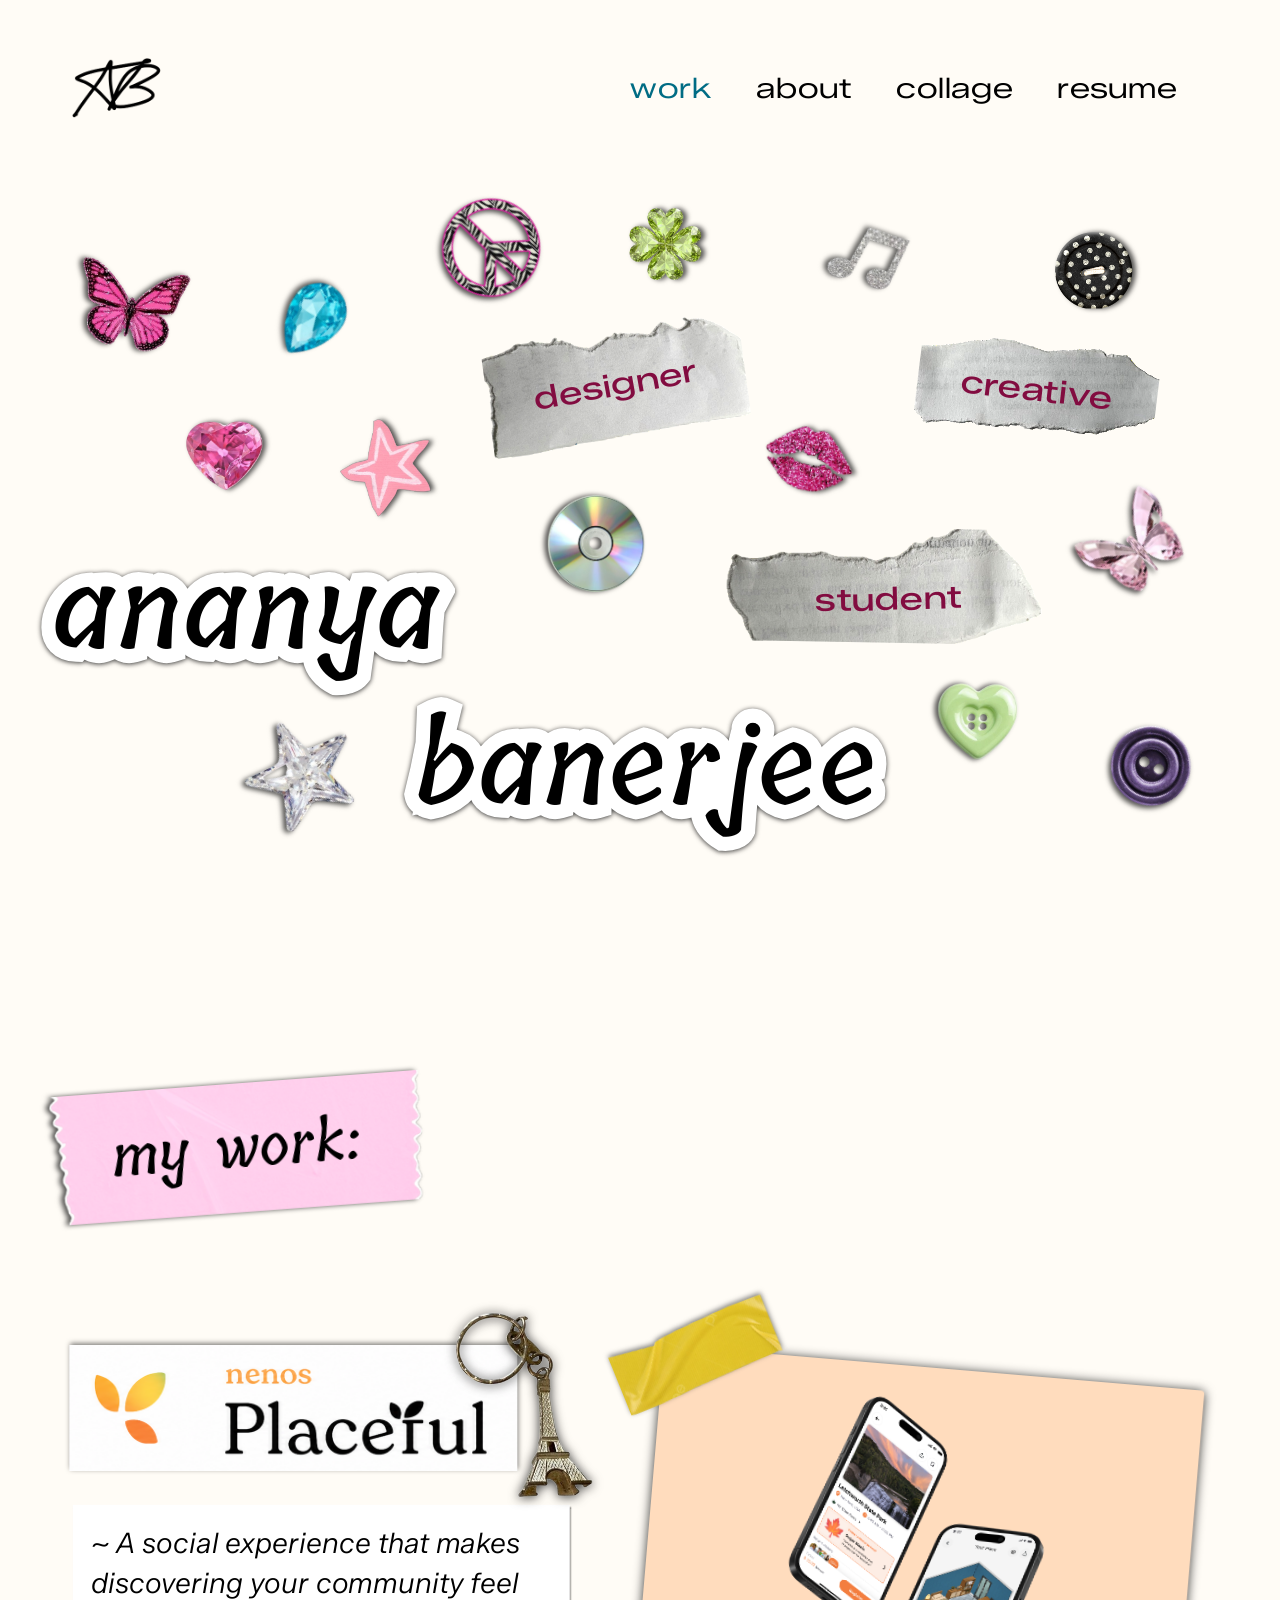
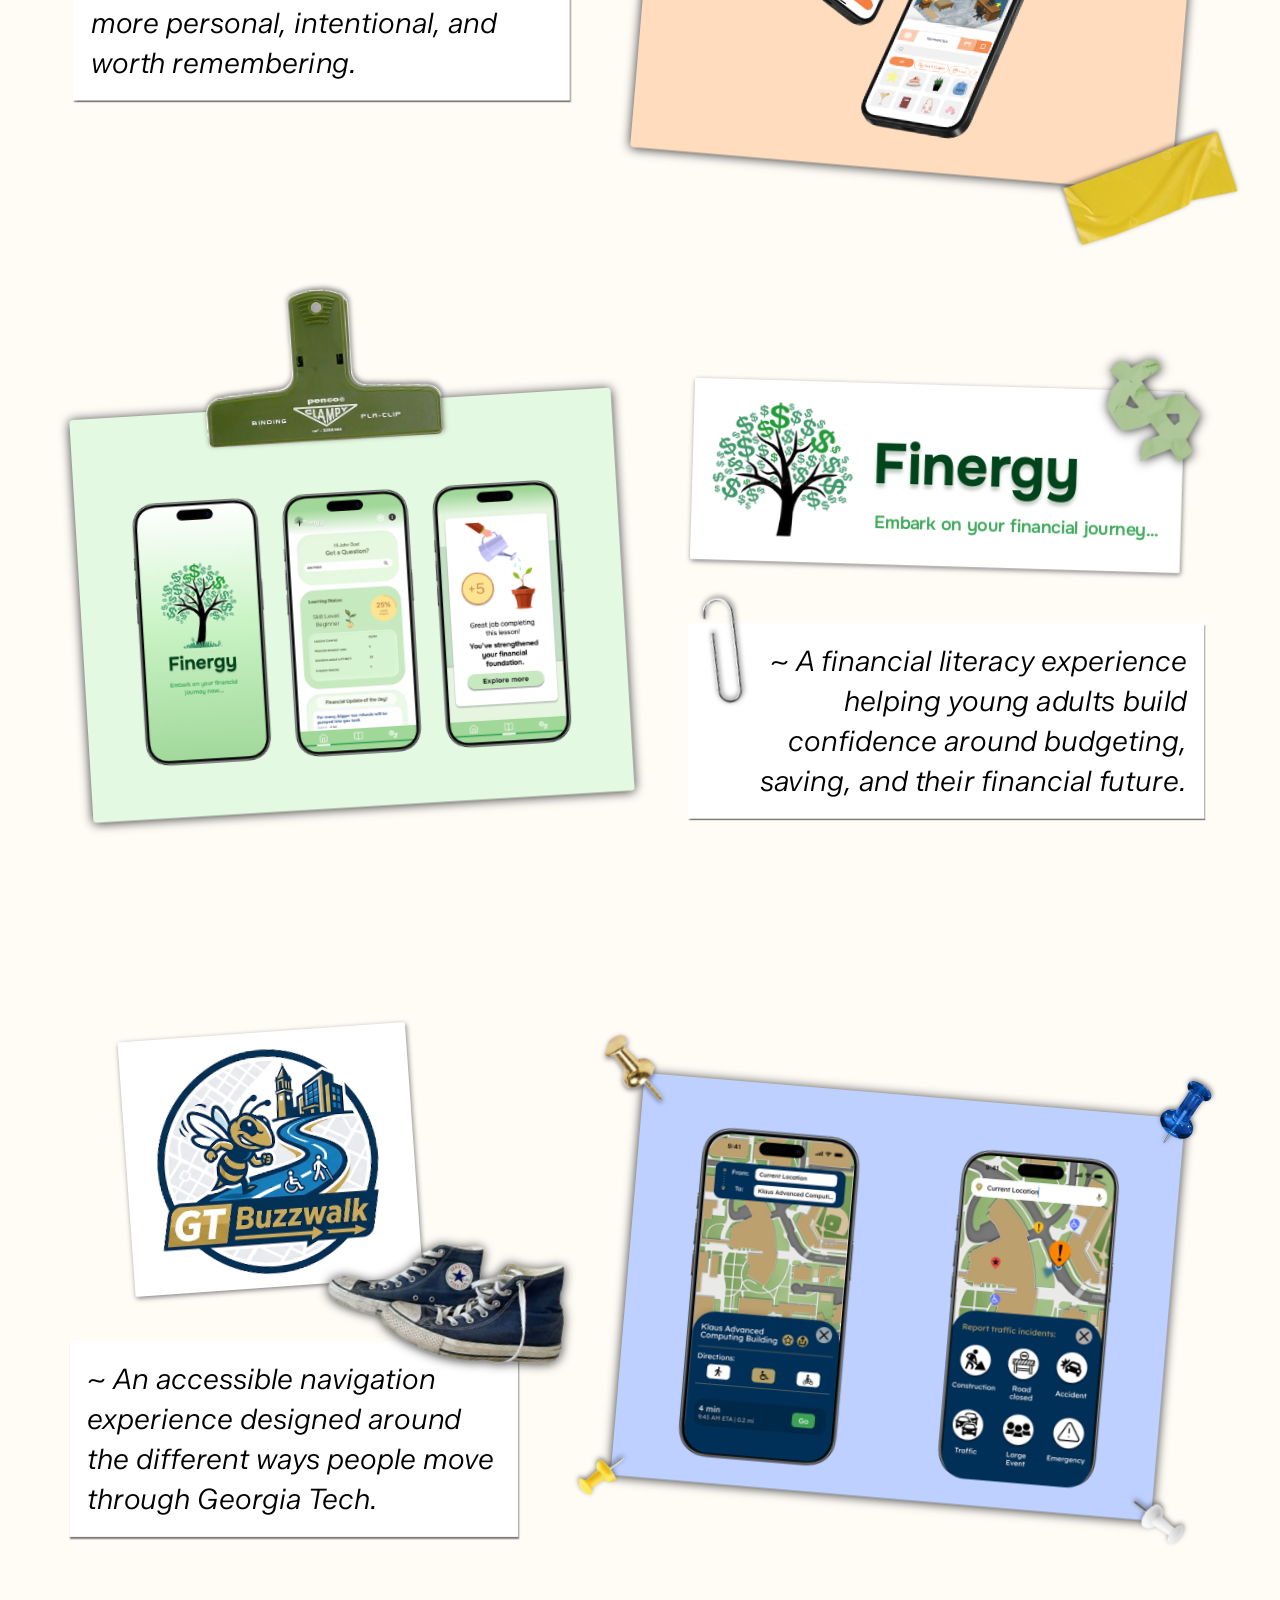
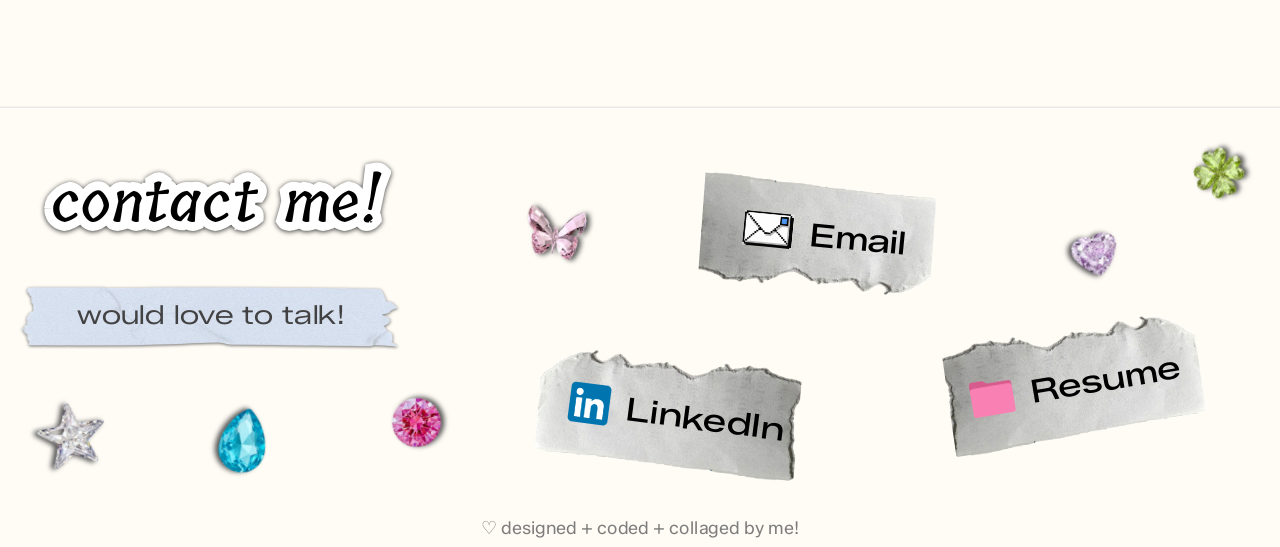
==== index.html @ a6834ad9 "first commit" ====
<!DOCTYPE html>
<html lang="en">
<head>
<meta charset="UTF-8">
<meta name="viewport" content="width=device-width, initial-scale=1.0">
<title>ananya banerjee — designer, student, creative</title>
<link rel="preconnect" href="https://fonts.googleapis.com">
<link rel="preconnect" href="https://fonts.gstatic.com" crossorigin>
<link href="https://fonts.googleapis.com/css2?family=Onest:wght@600;700&family=Tillana:wght@500&family=Zalando+Sans:ital,wght@0,300;0,400;1,300&family=Zalando+Sans+Expanded:wght@400;500&display=swap" rel="stylesheet">
<link rel="stylesheet" href="style.css">
</head>
<body>

<div class="canvas-wrap">
  <div class="page">

    <!-- ============ NAV ============ -->
    <nav class="nav">
      <div class="nav-logo"><img src="Assets/ab_star.png" alt="AB monogram logo"></div>
      <ul class="nav-links">
        <li><a href="index.html" class="nav-current">work</a></li>
        <li><a href="about.html">about</a></li>
        <li><a href="coming-soon.html?project=Collage">collage</a></li>
        <li>
          <a href="https://docs.google.com/document/d/1rjOiWTw3FA5mIrzkZx_TTW7is4Xb-dvMyha_8OCmCT4/edit?usp=sharing"
             target="_blank"
             rel="noopener noreferrer">
            resume
          </a>
        </li>
      </ul>
    </nav>

    <!-- ============ HERO: name ============ -->
    <h1 class="name-text" style="--l:58px;--t:607px;--w:492px;--h:159px;">ananya</h1>
    <p class="name-text" style="--l:466px;--t:783px;--w:602px;--h:159px;">banerjee</p>

    <!-- ============ HERO: torn paper scraps + tagline words (each pair
         verified by containment: word AABB must sit fully inside its
         paper's AABB) ============ -->
    <!-- paper_scrap_3 backs "designer" -->
    <div class="sk" style="--l:538.81px;--t:346.4px;--w:307.5px;--h:172.31px;">
      <div class="sk-i" style="--iw:134.09px;--ih:292.07px;--r:82.24deg;"><img class="paper" src="Assets/my own photos:assets/paper_scrap_3_cropped.png" alt=""></div>
    </div>
    <div class="sk" style="--l:594px;--t:391px;--w:197.11px;--h:83.11px;">
      <p class="tag-word" style="--iw:191.26px;--ih:50.15px;--r:-10.16deg;">designer</p>
    </div>

    <!-- paper_scrap_1 backs "creative" -->
    <div class="sk" style="--l:1026.78px;--t:367.91px;--w:281.26px;--h:140.08px;">
      <div class="sk-i" style="--iw:108.05px;--ih:270.13px;--r:-83.02deg;"><img class="paper" src="Assets/my own photos:assets/paper_scrap_1_cropped.png" alt=""></div>
    </div>
    <div class="sk" style="--l:1060px;--t:401px;--w:214.82px;--h:73.9px;">
      <p class="tag-word" style="--iw:210.47px;--ih:50.15px;--r:6.57deg;">creative</p>
    </div>

    <!-- paper_scrap_2 backs "student" -->
    <div class="sk" style="--l:814.6px;--t:591.18px;--w:360.8px;--h:134.64px;">
      <div class="sk-i" style="--iw:128.57px;--ih:358.6px;--r:90.97deg;"><img class="paper" src="Assets/my own photos:assets/paper_scrap_2_cropped.png" alt=""></div>
    </div>
    <div class="sk" style="--l:889px;--t:645.35px;--w:221.35px;--h:55.14px;">
      <p class="tag-word" style="--iw:220.27px;--ih:50.15px;--r:-1.3deg;">student</p>
    </div>

    <!-- ============ HERO: trinkets / stickers ============ -->
    <div class="sk shadow-r" style="--l:381px;--t:470.17px;--w:105px;--h:113px;"><img src="Assets/star_light_pink.png" alt=""></div>

    <div class="sk" style="--l:237px;--t:769px;--w:204.04px;--h:204.04px;">
      <div class="sk-i shadow-l" style="--iw:152.6px;--ih:152.6px;--r:-26deg;"><img src="Assets/star_gem.png" alt=""></div>
    </div>

    <div class="sk" style="--l:474.32px;--t:200px;--w:157.36px;--h:157.36px;">
      <div class="sk-i shadow-l" style="--iw:111.27px;--ih:111.27px;--r:-45.54deg;"><img src="Assets/peace_zebra.png" alt=""></div>
    </div>

    <!-- pink_butterfly 1 -> uses the gem-textured butterfly asset (distinct from the photographic one used twice elsewhere) -->
    <div class="sk" style="--l:1192.48px;--t:529.03px;--w:167.34px;--h:165.66px;">
      <div class="sk-i shadow-l" style="--iw:126.08px;--ih:110.02px;--r:-40.77deg;"><img src="Assets/butterfly_gem.png" alt=""></div>
    </div>

    <div class="sk" style="--l:921.62px;--t:231.69px;--w:115.11px;--h:113.96px;">
      <div class="sk-i shadow-l" style="--iw:90.02px;--ih:88.06px;--r:20.45deg;"><img src="Assets/music_double.png" alt=""></div>
    </div>

    <div class="sk shadow-r" style="--l:708px;--t:234px;--w:81px;--h:81px;"><img src="Assets/lucky_gem.png" alt=""></div>

    <div class="sk shadow-r" style="--l:1187px;--t:261.17px;--w:87px;--h:86px;"><img src="Assets/button.png" alt=""></div>

    <div class="sk shadow-l" style="--l:607px;--t:548.17px;--w:130px;--h:126px;"><img src="Assets/cd.png" alt=""></div>

    <!-- gem.png: cropped/zoomed per Figma's own treatment so the faceted crystal fills its sticker instead of floating in padding -->
    <div class="sk" style="--l:294.56px;--t:302.16px;--w:113.26px;--h:118.06px;">
      <div class="sk-i shadow-r" style="--iw:72.32px;--ih:93.41px;--r:-144.27deg;">
        <div class="crop"><img src="Assets/gem.png" alt="" style="left:-41.7%;top:-24.57%;width:184.5%;height:142.86%;"></div>
      </div>
    </div>

    <div class="sk" style="--l:1230.63px;--t:797.1px;--w:128.32px;--h:128.34px;">
      <div class="sk-i shadow-l" style="--iw:90.99px;--ih:90.69px;--r:-47.67deg;"><img src="Assets/purp_button.png" alt=""></div>
    </div>

    <div class="sk" style="--l:848.53px;--t:465.41px;--w:124.18px;--h:101.82px;">
      <div class="sk-i shadow-r" style="--iw:110.82px;--ih:82.83px;--r:10.61deg;"><img src="Assets/lips.png" alt=""></div>
    </div>

    <div class="sk shadow-l" style="--l:1053px;--t:764px;--w:95px;--h:91px;">
      <div class="crop"><img src="Assets/green_heart.png" alt="" style="left:-50%;top:-51.04%;width:198.41%;height:207.47%;"></div>
    </div>

    <!-- pink_gem.png: same crop treatment, makes the heart read bigger/bolder like its neighbors -->
    <div class="sk shadow-r" style="--l:204px;--t:470px;--w:95px;--h:85px;">
      <div class="crop"><img src="Assets/pink_gem.png" alt="" style="left:-44.11%;top:-56.17%;width:190.11%;height:212.77%;"></div>
    </div>

    <div class="sk shadow-l" style="--l:93px;--t:289px;--w:122px;--h:107px;"><img src="Assets/pink_butterfly.png" alt=""></div>
    <div class="sk" style="--l:789px;--t:868px;--w:25px;--h:32px;background:#fff;"></div>

    <!-- ============ MY WORK banner ============ -->
    <div class="sk" style="--l:53.11px;--t:1203.66px;--w:427.57px;--h:175.73px;">
      <div class="sk-i work-banner shadow-l" style="--iw:417.93px;--ih:145px;--r:-4.27deg;">
        <img src="Assets/my_work_banner.png" alt="" class="banner-bg">
        <span class="work-title">my work:</span>
      </div>
    </div>

    <!-- ============ PLACEFUL (peach board) ============ -->
    <a href="placeful.html" aria-label="View the Placeful case study" style="display:contents;">
    <div class="sk" style="--l:709px;--t:1513px;--w:646.27px;--h:504.04px;">
      <div class="sk-i project-board shadow-card" style="--iw:610px;--ih:454px;--r:4.86deg;background:#FFDCBD;">
        <div class="crop" style="position:absolute;left:153.85px;top:31.08px;width:301.62px;height:390.98px;">
          <img src="Assets/iphone16_placeful.png" alt="Placeful app screenshots on iPhone" style="left:-48.95%;top:-6.57%;width:194.57%;height:112.57%;">
        </div>
      </div>
    </div>
    </a>
    <div class="sk" style="--l:682.4px;--t:1455.4px;--w:199.2px;--h:138.08px;">
      <div class="sk-i shadow-tu" style="--iw:184.97px;--ih:73.94px;--r:-22.09deg;"><img src="Assets/yellow_tape.png" alt=""></div>
    </div>
    <div class="sk" style="--l:1194.4px;--t:1948.08px;--w:199.2px;--h:128.94px;">
      <div class="sk-i shadow-td" style="--iw:185.39px;--ih:73.64px;--r:161.4deg;"><img src="Assets/yellow_tape.png" alt=""></div>
    </div>
    <a href="placeful.html" aria-label="View the Placeful case study" style="display:contents;">
    <div class="sk contain shadow-tu" style="--l:78px;--t:1513px;--w:504px;--h:142px;">
      <div class="crop"><img src="Assets/placeful_logo.png" alt="Placeful logo" style="left:-28.05%;top:-93.37%;width:237.51%;height:281.28%;"></div>
    </div>
    </a>
    <div class="quote-box shadow-quote" style="left:82px;top:1693px;width:559px;">
      <p>~ A social experience that makes discovering your community feel more personal, intentional, and worth remembering.</p>
    </div>
    <div class="sk shadow-card" style="--l:507px;--t:1475px;--w:162px;--h:218px;">
      <div class="crop"><img src="Assets/eiffel.png" alt="" style="left:-30.22%;top:-26.39%;width:141.04%;height:183.06%;"></div>
    </div>

    <!-- ============ FINERGY (green board) ============ -->
    <a href="coming-soon.html?project=Finergy" aria-label="View the Finergy project (coming soon)" style="display:contents;">
    <div class="sk" style="--l:78px;--t:2236px;--w:636.19px;--h:489.85px;">
      <div class="sk-i project-board shadow-card" style="--iw:610px;--ih:454px;--r:-3.45deg;background:#E3F9E1;">
        <div class="crop" style="position:absolute;left:55.34px;top:95.73px;width:497.46px;height:303.33px;">
          <img src="Assets/portfolio_cover_finergy.png" alt="Finergy app screenshots" style="left:-8.87%;top:-17.7%;width:115.66%;height:135%;">
        </div>
      </div>
    </div>
    </a>
    <div class="sk" style="--l:224px;--t:2118px;--w:275.76px;--h:186.99px;">
      <div class="sk-i shadow-tu" style="--iw:265.94px;--ih:171.3px;--r:-3.45deg;"><img src="Assets/olive_clip.png" alt=""></div>
    </div>
    <a href="coming-soon.html?project=Finergy" aria-label="View the Finergy project (coming soon)" style="display:contents;">
    <div class="sk" style="--l:776px;--t:2225px;--w:556.72px;--h:220.01px;">
      <div class="sk-i project-card shadow-td" style="--iw:551px;--ih:204px;--r:1.67deg;">
        <img src="Assets/finergy_tree_icon.png" alt="" class="proj-icon contain" style="left:23px;top:12px;width:158px;height:163px;">
        <p class="proj-brand-title" style="left:186px;top:51px;width:265.28px;">Finergy</p>
        <p class="proj-brand-sub" style="left:204px;top:144px;width:323.91px;">Embark on your financial journey...</p>
      </div>
    </div>
    </a>
    <div class="quote-box shadow-quote" style="left:774px;top:2501px;width:581px;text-align:right;">
      <p>~ A financial literacy experience helping young adults build confidence around budgeting, saving, and their financial future.</p>
    </div>
    <div class="sk" style="--l:766.8px;--t:2434.2px;--w:91.95px;--h:178.04px;">
      <div class="sk-i shadow-tu" style="--iw:82.5px;--ih:173.75px;--r:3.16deg;"><img src="Assets/half_paperclip.png" alt=""></div>
    </div>
    <div class="sk" style="--l:1202px;--t:2171px;--w:183.99px;--h:186.97px;">
      <div class="sk-i shadow-card" style="--iw:117px;--ih:146px;--r:-40.83deg;"><img src="Assets/money.png" alt=""></div>
    </div>

    <!-- ============ GT BUZZWALK (blue board) ============ -->
    <a href="coming-soon.html?project=GT%20Buzzwalk" aria-label="View the GT Buzzwalk project (coming soon)" style="display:contents;">
    <div class="sk" style="--l:687px;--t:3007.09px;--w:646.27px;--h:504.04px;">
      <div class="sk-i project-board shadow-card" style="--iw:610px;--ih:454px;--r:4.86deg;background:#BDD0FF;">
        <div class="crop" style="position:absolute;left:61.01px;top:47.91px;width:490px;height:380px;">
          <img src="Assets/portfolio_cover_buzzwalk.png" alt="GT Buzzwalk app screenshots" style="left:-23.61%;top:-17.33%;width:147.84%;height:135.45%;">
        </div>
      </div>
    </div>
    </a>
    <a href="coming-soon.html?project=GT%20Buzzwalk" aria-label="View the GT Buzzwalk project (coming soon)" style="display:contents;">
    <div class="sk" style="--l:132px;--t:2950px;--w:343.58px;--h:309.3px;">
      <div class="sk-i project-card shadow-td" style="--iw:324px;--ih:287px;--r:-4.08deg;">
        <div class="crop" style="position:absolute;left:27px;top:10px;width:270px;height:267px;">
          <img src="Assets/buzzwalk_icon.png" alt="GT Buzzwalk logo" style="left:-64.89%;top:-12.13%;width:227.56%;height:125.62%;">
        </div>
      </div>
    </div>
    </a>
    <div class="quote-box shadow-quote" style="left:78px;top:3309px;width:505px;">
      <p>~ An accessible navigation experience designed around the different ways people move through Georgia Tech.</p>
    </div>
    <div class="sk" style="--l:639px;--t:3419px;--w:75.63px;--h:80.4px;">
      <div class="sk-i shadow-td" style="--iw:55px;--ih:64px;--r:-157.01deg;"><img src="Assets/yellow_push.png" alt=""></div>
    </div>
    <div class="sk shadow-tu" style="--l:1300px;--t:3014px;--w:66px;--h:74px;"><img src="Assets/blue_push.png" alt=""></div>
    <div class="sk" style="--l:671px;--t:2961px;--w:89.98px;--h:78.27px;">
      <div class="sk-i flip shadow-tu" style="--iw:76px;--ih:58px;--r:17.6deg;"><img src="Assets/gold_pin.png" alt=""></div>
    </div>
    <div class="sk" style="--l:1266px;--t:3472px;--w:77.61px;--h:77.61px;">
      <div class="sk-i flip shadow-td" style="--iw:63px;--ih:63px;--r:-15.58deg;"><img src="Assets/white_push.png" alt=""></div>
    </div>
    <div class="sk" style="--l:352.62px;--t:3169.53px;--w:301.03px;--h:184.9px;">
      <div class="sk-i flip shadow-card" style="--iw:282.58px;--ih:144.04px;--r:-171.35deg;">
        <div class="crop"><img src="Assets/converse.png" alt="" style="left:-36.36%;top:-112.74%;width:162.34%;height:318.47%;"></div>
      </div>
    </div>

    <!-- ============ FOOTER / CONTACT ============ -->
    <footer class="site-footer">
      <p class="footer-title">contact me!</p>

      <div class="sk" style="--l:784.56px;--t:70.39px;--w:269.65px;--h:145.45px;">
        <div class="sk-i flip" style="--iw:126.8px;--ih:261.13px;--r:-85.83deg;"><img class="paper" src="Assets/my own photos:assets/paper_scrap_3_cropped.png" alt=""></div>
      </div>
      <div class="sk" style="--l:834.6px;--t:113.61px;--w:169.57px;--h:59px;">
        <div class="sk-i contact-link" style="--iw:166.18px;--ih:43.24px;--r:5.51deg;">
          <div class="crop" style="width:55.51px;height:39.72px;flex-shrink:0;"><img src="Assets/email_icon.png" alt="" style="left:-23.28%;top:-50.2%;width:143.68%;height:200.8%;"></div>
          <span>Email</span>
        </div>
      </div>

      <div class="sk" style="--l:600.63px;--t:266.2px;--w:302.67px;--h:156.97px;">
        <div class="sk-i flip" style="--iw:133.09px;--ih:292.62px;--r:94.77deg;"><img class="paper" src="Assets/my own photos:assets/paper_scrap_3_cropped.png" alt=""></div>
      </div>
      <div class="sk" style="--l:638.17px;--t:307.8px;--w:227.6px;--h:73.77px;">
        <a href="https://www.linkedin.com/in/ananyaba/"
           target="_blank"
           rel="noopener noreferrer"
           style="text-decoration:none; color:inherit;">
        <div class="sk-i contact-link" style="--iw:223.62px;--ih:45.39px;--r:7.39deg;">
          <img src="Assets/linkedin_icon.png" alt="" class="contact-icon contain" style="width:45px;height:45px;">
          <span>LinkedIn</span>
        </div>
      </div>

      <div class="sk" style="--l:1057.45px;--t:224.78px;--w:300.77px;--h:171.45px;">
        <div class="sk-i" style="--iw:132.44px;--ih:284.89px;--r:81.86deg;"><img class="paper" src="Assets/my own photos:assets/paper_scrap_3_cropped.png" alt=""></div>
      </div>
      <div class="sk" style="--l:1088.65px;--t:268.81px;--w:238.37px;--h:83.39px;">
        <div class="sk-i contact-link" style="--iw:234.14px;--ih:45.03px;--r:-9.59deg;">
          <div class="crop" style="width:48px;height:41px;flex-shrink:0;"><img src="Assets/folder_pink.png" alt="" style="left:-14.66%;top:-25%;width:129.31%;height:150%;"></div>
          <span>Resume</span>
        </div>
      </div>

      <div class="sk" style="--l:579px;--t:89px;--w:92.19px;--h:104.3px;">
        <div class="sk-i shadow-r" style="--iw:76.36px;--ih:91.6px;--r:10.82deg;"><img src="Assets/butterfly_gem.png" alt=""></div>
      </div>
      <div class="sk" style="--l:1200px;--t:132.05px;--w:67.22px;--h:67.22px;">
        <div class="sk-i shadow-l" style="--iw:54.29px;--ih:54.29px;--r:-16.1deg;"><img src="Assets/heart_gem.png" alt=""></div>
      </div>

      <div class="sk" style="--l:5.2px;--t:181.07px;--w:463.2px;--h:109.86px;filter:drop-shadow(0px 1px 2px rgba(0, 0, 0, 0.6));"><img src="Assets/blue_tape.png" alt="" style="object-fit:fill;"></div>
      <p class="footer-tape-text" style="left:80.07px;top:213.59px;width:313.46px;">would love to talk!</p>

      <div class="sk" style="--l:30px;--t:320px;--w:100.88px;--h:100.88px;">
        <div class="sk-i shadow-l" style="--iw:93.04px;--ih:92.04px;--r:-11deg;"><img src="Assets/star_gem.png" alt=""></div>
      </div>
      <div class="sk" style="--l:209.58px;--t:307.58px;--w:129.06px;--h:129.06px;">
        <div class="sk-i shadow-l" style="--iw:110.34px;--ih:110.34px;--r:10.8deg;"><img src="Assets/gem.png" alt=""></div>
      </div>
      <div class="sk" style="--l:1337px;--t:39px;--w:68.84px;--h:68.84px;">
        <div class="sk-i shadow-r" style="--iw:55.43px;--ih:55.43px;--r:-16.43deg;"><img src="Assets/lucky_gem.png" alt=""></div>
      </div>
      <div class="sk" style="--l:434px;--t:320px;--w:68.84px;--h:68.84px;">
        <div class="sk-i shadow-r" style="--iw:54.59px;--ih:54.59px;--r:-18.09deg;"><img src="Assets/pink_circle_gem.png" alt=""></div>
      </div>

      <p class="footer-signoff" style="left:528px;top:461px;width:384px;">&#9825; designed + coded + collaged by me!</p>
    </footer>

  </div>
</div>

<script>
(function () {
  // Uniform desktop/laptop canvas scaling: keeps every collage element at
  // its exact relative position/spacing regardless of monitor width, by
  // scaling the whole fixed 1440x4215 canvas to match the viewport width.
  // This is layout math, not a UI feature — the drag/hover/shuffle
  // interactivity pass is separate. Below 768px this is skipped entirely;
  // that range gets its own restack/thin-density mobile treatment later.
  var DESIGN_WIDTH = 1440;
  var DESIGN_HEIGHT = 4215;
  var MOBILE_BREAKPOINT = 768;
  var wrap = document.querySelector('.canvas-wrap');

  function applyCanvasScale() {
    var vw = window.innerWidth;
    if (vw < MOBILE_BREAKPOINT) {
      document.documentElement.style.removeProperty('--canvas-scale');
      wrap.style.height = '';
      wrap.style.overflow = '';
      return;
    }
    var scale = vw / DESIGN_WIDTH;
    document.documentElement.style.setProperty('--canvas-scale', scale);
    wrap.style.height = Math.round(DESIGN_HEIGHT * scale) + 'px';
    wrap.style.overflow = 'hidden';
  }

  applyCanvasScale();
  window.addEventListener('resize', applyCanvasScale);
})();
</script>

</body>
</html>
---- style.css ----
/* ===== Design tokens (from creative brief) ===== */
:root {
  --pink: #FFE8F5;
  --cream: #FFFCF6;
  --white: #FFFFFF;
  --black: #000000;
  --burgundy: #820C40;
  --teal: #006C84;
  --light-blue: #73DEFF;

  --font-display: 'Tillana', serif;
  --font-accent: 'Zalando Sans Expanded', sans-serif;
  --font-body: 'Zalando Sans', sans-serif;
  --font-brand: 'Onest', sans-serif;

  --page-w: 1440;
  --page-h: 4215;
}

* { box-sizing: border-box; }

body {
  margin: 0;
  background: var(--cream);
  color: var(--black);
}

img { max-width: none; }

/* =====================================================================
   Fixed 1440x4215 art-directed canvas, scaled uniformly to match the
   browser window width on desktop/laptop screens (>=768px) so every
   element keeps its exact relative position/spacing on any monitor.
   The scale factor (--canvas-scale) is computed in the small script
   at the bottom of the page and applied via transform:scale — layout
   math (not a "feature"), so it runs regardless of JS being otherwise
   reserved for the later drag/hover/shuffle interactivity pass.
   Below 768px this scaling is skipped entirely; that range gets its
   own restack/thin-density mobile treatment in a separate pass, and
   falls back to horizontal scroll of the untouched canvas until then.
   ===================================================================== */
.canvas-wrap {
  width: 100%;
  position: relative;
  overflow-x: auto;
}
.page {
  position: relative;
  width: calc(var(--page-w) * 1px);
  height: calc(var(--page-h) * 1px);
  background: var(--cream);
  overflow: hidden;
  transform: scale(var(--canvas-scale, 1));
  transform-origin: top left;
}

/* ===== Nav ===== */
.nav {
  position: absolute;
  left: 3px;
  top: 0;
  width: 1437px;
  height: 196px;
  display: flex;
  align-items: center;
  gap: 460px;
  padding: 35px 53px;
}
.nav-logo { width: 148px; height: 126px; flex-shrink: 0; }
.nav-logo img { width: 100%; height: 100%; object-fit: contain; }
.nav-links {
  display: flex;
  align-items: center;
  gap: 50px;
  margin: 0 0 0 45px;
  padding: 0;
  list-style: none;
  font-family: var(--font-accent);
  font-weight: 400;
  font-size: 32px;
  letter-spacing: 0.72px;
}
.nav-links a {
  color: var(--black);
  text-decoration: none;
}
.nav-links a:hover,
.nav-links a:focus-visible {
  text-decoration: underline;
}
.nav-links a.nav-current { color: var(--teal); }
.nav-links a:focus-visible {
  outline: 2px solid var(--burgundy);
  outline-offset: 4px;
}

/* ===== Die-cut sticker text =====
   True vector outline via -webkit-text-stroke (smooth curves, unlike the
   old stacked-text-shadow ring which faceted/scalloped on curved glyphs).
   paint-order puts the stroke behind the fill so it reads as an outline
   hugging the letterforms rather than a stroke sitting on top of them.
   The lift shadow stays a separate filter:drop-shadow — applied after
   the stroke+fill are composited, so it shadows the whole sticker shape
   (letters + white outline) as one silhouette. */
.name-text {
  position: absolute;
  left: var(--l);
  top: var(--t);
  width: var(--w);
  height: var(--h);
  margin: 0;
  display: flex;
  align-items: center;
  font-family: var(--font-display);
  font-weight: 500;
  font-size: 128px;
  line-height: 1;
  letter-spacing: 2.56px;
  color: var(--black);
  filter: drop-shadow(0px 1px 3px rgba(0, 0, 0, 0.8));
  -webkit-text-stroke: 32px #fff;
  paint-order: stroke fill;
}

/* ===== Hero tagline words (outer .sk positions the AABB; this inner
   element is sized to the pre-rotation intrinsic box and rotated,
   centered within the AABB by the outer's flex layout) ===== */
.tag-word {
  position: relative;
  flex-shrink: 0;
  width: var(--iw);
  height: var(--ih);
  margin: 0;
  display: flex;
  align-items: center;
  justify-content: center;
  font-family: var(--font-accent);
  font-weight: 500;
  font-size: 36px;
  letter-spacing: 0.72px;
  color: var(--burgundy);
  transform: rotate(var(--r, 0deg));
  z-index: 3;
}

/* ===== Sticker system ===== */
.sk {
  position: absolute;
  left: var(--l);
  top: var(--t);
  width: var(--w);
  height: var(--h);
  display: flex;
  align-items: center;
  justify-content: center;
}
.sk > img {
  display: block;
  width: 100%;
  height: 100%;
  object-fit: cover;
  pointer-events: none;
}
.sk.contain > img { object-fit: contain; }

.sk-i {
  position: relative;
  flex-shrink: 0;
  width: var(--iw);
  height: var(--ih);
  transform: rotate(var(--r, 0deg));
}
.sk-i.flip { transform: rotate(var(--r, 0deg)) scaleY(-1); }
.sk-i img {
  display: block;
  width: 100%;
  height: 100%;
  object-fit: cover;
  pointer-events: none;
}

/* Crops out padding baked into a source image by zooming/offsetting it
   within an overflow:hidden frame, matching each asset's Figma crop. */
.crop {
  position: relative;
  width: 100%;
  height: 100%;
  overflow: hidden;
}
.crop img {
  position: absolute;
  max-width: none;
  display: block;
  object-fit: fill;
}

/* Torn-paper photos read a little washed out against the cream page —
   boost brightness/contrast so the texture and edges show up clearly. */
.paper { filter: brightness(1.125) contrast(1.08); }

/* drop-shadow (not box-shadow) so the shadow hugs each sticker's actual
   non-transparent pixels (the white die-cut ring included) instead of its
   rectangular image bounding box. Exact values per Figma's two named
   effect styles: "home page items left" (shadow-l) and "home page right"
   (shadow-r), each sticker keeping whichever one Figma assigned it. */
.shadow-r   { filter: drop-shadow(4px 0px 3px rgba(0, 0, 0, 0.67)); }
.shadow-l   { filter: drop-shadow(-4px 0px 3px rgba(0, 0, 0, 0.67)); }
.shadow-tu  { filter: drop-shadow(1px -2px 3px rgba(0, 0, 0, 0.5)); }
.shadow-td  { filter: drop-shadow(1px 2px 3px rgba(0, 0, 0, 0.5)); }
.shadow-card { filter: drop-shadow(0px 1px 6px rgba(0, 0, 0, 0.8)); }
.shadow-quote{ box-shadow: 1px 2px 1.5px rgba(0, 0, 0, 0.5); }

/* ===== "my work:" banner ===== */
.work-banner {
  display: flex;
  align-items: center;
  justify-content: center;
  overflow: hidden;
}
.work-banner .banner-bg {
  position: absolute;
  inset: 0;
  width: 100%;
  height: 100%;
  object-fit: cover;
  z-index: 0;
}
.work-title {
  position: relative;
  z-index: 1;
  font-family: var(--font-display);
  font-weight: 500;
  font-size: 64px;
  letter-spacing: 1.28px;
  color: var(--black);
  text-align: center;
}

/* ===== Project boards (phone screenshots on colored card) ===== */
.project-board {
  position: relative;
  overflow: hidden;
  border-radius: 4px;
}
.proj-img {
  position: absolute;
  object-fit: cover;
  pointer-events: none;
}
.proj-img.contain { object-fit: contain; }

/* ===== Project name cards (white cards w/ logo + brand text) ===== */
.project-card {
  position: relative;
  background: var(--white);
  overflow: hidden;
  border-radius: 2px;
}
.proj-icon {
  position: absolute;
  pointer-events: none;
}
.proj-brand-title {
  position: absolute;
  margin: 0;
  font-family: var(--font-brand);
  font-weight: 700;
  font-size: 64px;
  color: #00441b;
  text-align: center;
  letter-spacing: -0.3px;
  text-shadow: 0px 4px 4px rgba(13, 53, 11, 0.25);
}
.proj-brand-sub {
  position: absolute;
  margin: 0;
  font-family: var(--font-brand);
  font-weight: 600;
  font-size: 20px;
  color: #41ab5d;
  text-align: center;
  letter-spacing: -0.3px;
}

/* ===== Quote boxes ===== */
.quote-box {
  position: absolute;
  background: var(--white);
  padding: 20px;
  min-height: 220px;
  display: flex;
  align-items: center;
}
.quote-box p {
  margin: 0;
  font-family: var(--font-body);
  font-style: italic;
  font-weight: 300;
  font-size: 32px;
  line-height: 45px;
  color: var(--black);
}

/* ===== Footer / contact ===== */
.site-footer {
  position: absolute;
  left: 0;
  bottom: 0;
  width: 1440px;
  height: 495px;
  background: var(--cream);
  border-top: 1px solid #ddd;
  overflow: hidden;
}
.footer-title {
  position: absolute;
  left: 57px;
  top: 73px;
  width: 393px;
  height: 68px;
  margin: 0;
  display: flex;
  align-items: center;
  font-family: var(--font-display);
  font-weight: 500;
  font-size: 64px;
  letter-spacing: 1.28px;
  color: var(--black);
  filter: drop-shadow(0px 1px 3px rgba(0, 0, 0, 0.8));
  -webkit-text-stroke: 20px #fff;
  paint-order: stroke fill;
}
.contact-link {
  display: flex;
  align-items: center;
  gap: 20px;
}
.contact-link span {
  font-family: var(--font-accent);
  font-weight: 500;
  font-size: 36px;
  letter-spacing: 0.72px;
  color: var(--black);
  white-space: nowrap;
}
.contact-icon { flex-shrink: 0; }
.footer-tape-text {
  position: absolute;
  margin: 0;
  font-family: var(--font-accent);
  font-weight: 400;
  font-size: 29.69px;
  letter-spacing: 0.594px;
  color: #424242;
  text-align: center;
}
.footer-signoff {
  position: absolute;
  margin: 0;
  font-family: var(--font-body);
  font-weight: 400;
  font-size: 20px;
  color: #7d7d7d;
  text-align: center;
}

/* ===== Coming soon / placeholder page ===== */
.coming-soon-main {
  position: relative;
  min-height: 60vh;
  display: flex;
  flex-direction: column;
  align-items: center;
  justify-content: center;
  text-align: center;
  gap: 28px;
  padding: 110px 24px 140px;
  overflow: hidden;
}
.coming-soon-tape {
  position: absolute;
  top: 46px;
  left: 50%;
  width: 190px;
  transform: translateX(-50%) rotate(-3deg);
  filter: drop-shadow(0px 1px 2px rgba(0, 0, 0, 0.5));
  pointer-events: none;
}
.coming-soon-tape img { display: block; width: 100%; }
.coming-soon-title {
  position: relative;
  margin: 0;
  font-family: var(--font-display);
  font-weight: 500;
  font-size: 64px;
  letter-spacing: 1.28px;
  color: var(--black);
  filter: drop-shadow(0px 1px 3px rgba(0, 0, 0, 0.8));
  -webkit-text-stroke: 20px var(--white);
  paint-order: stroke fill;
}
.coming-soon-message {
  position: relative;
  margin: 0;
  max-width: 480px;
  font-family: var(--font-body);
  font-weight: 300;
  font-size: 24px;
  line-height: 36px;
  color: var(--black);
}
.coming-soon-gem {
  position: absolute;
  width: 68px;
  pointer-events: none;
}
.coming-soon-gem img { display: block; width: 100%; }
.coming-soon-gem--1 {
  top: 130px;
  right: 18%;
  transform: rotate(-14deg);
  filter: drop-shadow(4px 0px 3px rgba(0, 0, 0, 0.67));
}
.coming-soon-gem--2 {
  bottom: 90px;
  left: 16%;
  width: 56px;
  transform: rotate(12deg);
  filter: drop-shadow(-4px 0px 3px rgba(0, 0, 0, 0.67));
}
.coming-soon-main .ty-view-more {
  margin-top: 0;
}

/* ===== About page: intro name + description ===== */
.about-name-label {
  margin: 0;
  font-family: var(--font-body);
  font-weight: 500;
  font-size: 40px;
  line-height: 1;
  color: var(--burgundy);
  text-align: center;
}
.about-name {
  margin: 0;
  font-family: var(--font-display);
  font-weight: 500;
  font-size: 96px;
  line-height: 1;
  letter-spacing: 1.92px;
  color: var(--black);
  text-align: center;
  -webkit-text-stroke: 24px #fff;
  paint-order: stroke fill;
  filter: drop-shadow(0px 1px 3px rgba(0, 0, 0, 0.8));
}
.desc-card {
  position: absolute;
  background: rgba(255, 239, 244, 0.7);
  box-shadow: 0px 1px 3px rgba(0, 0, 0, 0.5);
  padding: 60px 45px;
  display: flex;
  flex-direction: column;
  justify-content: center;
  gap: 29px;
  font-family: var(--font-body);
  font-weight: 100;
  font-size: 24px;
  line-height: 34px;
  color: #424242;
  text-align: center;
}
.desc-card p { margin: 0; }
.desc-card .med { font-weight: 500; }
.desc-card .accent { font-weight: 600; font-style: italic; color: var(--burgundy); }

/* ===== About page: section labels ===== */
.label-plain {
  position: absolute;
  background: var(--white);
  box-shadow: 1px 2px 1.5px rgba(0, 0, 0, 0.5);
  padding: 15px 20px;
  margin: 0;
  font-family: var(--font-accent);
  font-weight: 400;
  font-size: 36px;
  letter-spacing: 0.72px;
  color: var(--black);
  white-space: nowrap;
}
.label-italic {
  position: absolute;
  background: var(--white);
  box-shadow: 1px 2px 1.5px rgba(0, 0, 0, 0.5);
  padding: 15px 20px;
  margin: 0;
  font-family: var(--font-body);
  font-weight: 300;
  font-style: italic;
  font-size: 36px;
  color: var(--black);
  white-space: nowrap;
}

/* ===== About page: blurb paragraph ===== */
.blurb {
  position: absolute;
  margin: 0;
  font-family: var(--font-body);
  font-weight: 200;
  font-size: 24px;
  line-height: 34px;
  color: var(--black);
}
.blurb .med { font-weight: 500; }
.blurb-accent {
  position: absolute;
  margin: 0;
  font-family: var(--font-body);
  font-weight: 300;
  font-style: italic;
  font-size: 24px;
  line-height: 34px;
  color: var(--burgundy);
}

/* ===== About page: experience card ===== */
.exp-outer {
  position: absolute;
  box-shadow: 1px 2px 3px rgba(0, 0, 0, 0.5);
  overflow: hidden;
  display: flex;
  align-items: flex-start;
  padding: 53px 50px 52px 49px;
}
.shadow-sm { filter: drop-shadow(0px 1px 3px rgba(0, 0, 0, 0.5)); }
.exp-outer > img.bg {
  position: absolute;
  inset: 0;
  width: 100%;
  height: 100%;
  object-fit: cover;
  pointer-events: none;
}
.exp-panel {
  position: relative;
  background: rgba(255, 240, 240, 0.85);
  box-shadow: 0px 1px 4px rgba(0, 0, 0, 0.5);
  display: flex;
  align-items: center;
  justify-content: center;
  padding: 62px 57px;
  overflow: hidden;
}
.exp-list {
  display: flex;
  flex-direction: column;
  align-items: flex-end;
  gap: 95px;
  width: 763px;
}
.exp-item {
  display: flex;
  flex-direction: column;
  align-items: flex-start;
  width: 100%;
}
.exp-title-row {
  display: flex;
  align-items: center;
  gap: 18px;
}
.exp-logo {
  width: 45px;
  height: 45px;
  flex-shrink: 0;
  filter: drop-shadow(1px 1px 3px rgba(0, 0, 0, 0.3));
}
.exp-logo img { width: 100%; height: 100%; object-fit: cover; display: block; }
.exp-company {
  margin: 0;
  font-family: var(--font-accent);
  font-weight: 300;
  font-size: 32px;
  line-height: 45px;
  color: var(--black);
  white-space: nowrap;
}
.exp-subtitle-row {
  display: flex;
  justify-content: space-between;
  width: 100%;
  font-family: var(--font-body);
  font-weight: 300;
  font-size: 24px;
  line-height: 45px;
  color: #424242;
  white-space: nowrap;
}
.exp-date { font-style: italic; }

/* ===== About page: personal photos ===== */
.photo-frame {
  position: absolute;
  filter: drop-shadow(1px 2px 3px rgba(0, 0, 0, 0.5));
  overflow: hidden;
}
.photo-frame img {
  display: block;
  width: 100%;
  height: 100%;
  object-fit: cover;
}
.photo-frame.rounded { border-radius: 2px; }

/* ===== Accessibility ===== */
a:focus-visible,
button:focus-visible {
  outline: 2px solid var(--burgundy);
  outline-offset: 3px;
}

@media (prefers-reduced-motion: reduce) {
  * { scroll-behavior: auto !important; }
}

/* =====================================================================
   Placeful case study
   ===================================================================== */
.cs-body {
  background: var(--white);
  --placeful-dark-contrast: #984700;
  --placeful-dark-contrast-3: #d9733d;
  --placeful-highlight: #fa5f14;
  --placeful-highlight-2: #f3661b;
  --placeful-base: #fffbf7;
  --placeful-base-2: #fffbec;
  --placeful-card-title: #d97721;
  /* The case study is authored 1:1 against the Figma frame's literal px
     values (1440px-wide canvas), which reads oversized in a normal browser
     viewport — unlike index/about, this page has no fixed art-board to
     scale-to-fit. `zoom` shrinks the whole subtree uniformly (unlike
     `transform: scale`, it also affects layout, so no leftover empty
     space) while leaving every underlying px value matched to Figma. */
  zoom: 0.65;
}

/* ===== Main site nav (case study pages) ===== */
.site-nav {
  width: 100%;
  background: var(--cream);
  display: flex;
  align-items: center;
  justify-content: space-between;
  padding: 35px 53px;
}
.nav-logo-cs {
  width: 98px;
  height: 83px;
  flex-shrink: 0;
}
.nav-logo-cs img {
  display: block;
  width: 100%;
  height: 100%;
  object-fit: cover;
}
.site-nav ul {
  display: flex;
  align-items: center;
  gap: 50px;
  margin: 0;
  padding: 0;
  list-style: none;
  font-family: var(--font-accent);
  font-weight: 400;
  font-size: 30px;
  letter-spacing: 0.6px;
}
.site-nav ul a {
  color: var(--black);
  text-decoration: none;
}
.site-nav ul a:hover,
.site-nav ul a:focus-visible {
  text-decoration: underline;
}
.site-nav ul a.nav-current { color: var(--teal); }
.site-nav ul a:focus-visible {
  outline: 2px solid var(--burgundy);
  outline-offset: 4px;
}

.cs-section {
  padding: 0 24px;
}

/* Case-study pages are fluid-width (unlike index/about's fixed 1440
   art-board), so the shared 1440x495 .site-footer needs its own
   positioned, correctly-sized anchor to pin against. */
.cs-footer-band {
  width: 100%;
  background: var(--cream);
  display: flex;
  justify-content: center;
  margin-top: 143px;
}
.cs-footer-anchor {
  position: relative;
  width: 1440px;
  max-width: 100%;
  height: 495px;
}
/* Only the very first section needs top clearance below the subnav —
   every other gap in this page is an explicit margin (matched to Figma)
   on the first element of that section, so a blanket section padding
   would double up with it at every section boundary. */
#background {
  padding-top: 80px;
}

/* ===== Case study secondary nav (Background/Research/.../Reflection) ===== */
.cs-subnav-wrap {
  position: sticky;
  top: 0;
  z-index: 10;
  display: flex;
  justify-content: center;
  padding: 24px 24px 0;
  pointer-events: none;
}
.cs-subnav-wrap .cs-subnav {
  pointer-events: auto;
}
.cs-subnav {
  display: flex;
  align-items: center;
  gap: 50px;
  max-width: 1133px;
  padding: 20px 40px;
  background: var(--white);
  border-radius: 20px;
  box-shadow: 0px 1px 4px rgba(0, 0, 0, 0.3);
  overflow-x: auto;
}
.cs-subnav button {
  all: unset;
  cursor: pointer;
  flex-shrink: 0;
  font-family: var(--font-body);
  font-weight: 400;
  font-size: 24px;
  line-height: 45px;
  letter-spacing: 0.48px;
  text-transform: uppercase;
  white-space: nowrap;
  color: var(--black);
}
.cs-subnav button.active {
  font-weight: 600;
  color: var(--placeful-dark-contrast-3);
}
.cs-subnav button:focus-visible {
  outline: 2px solid var(--burgundy);
  outline-offset: 3px;
}

/* ===== Background section: intro ===== */
.cs-intro {
  max-width: 1210px;
  margin: 0 auto;
  display: flex;
  flex-direction: column;
  align-items: center;
  gap: 64px;
}

.intro-hero {
  position: relative;
  width: 100%;
  height: 657px;
  background: #fffbf7;
  border-radius: 20px;
  overflow: hidden;
}

.intro-layer {
  position: absolute;
  overflow: hidden;
}
.intro-layer img {
  position: absolute;
  display: block;
  max-width: none;
  pointer-events: none;
}

/* large wavy-line pattern, right side */
.intro-bg-r { left: 473px; top: 0; width: 777px; height: 657px; }
.intro-bg-r img { left: -165.53%; top: 0; width: 265.53%; height: 100%; }

/* phone mockups */
.intro-phones {
  left: 373px;
  top: 60px;
  width: 411px;
  height: 537px;
  filter: drop-shadow(8px 10px 25px rgba(0, 0, 0, 0.55));
}
.intro-phones img { left: -50.61%; top: -7.64%; width: 198.54%; height: 113.97%; }

/* wavy-line pattern, top-left corner */
.intro-bg-tl { left: 0; top: 0; width: 179px; height: 313px; }
.intro-bg-tl img { left: -0.06%; top: -57.53%; width: 1340.74%; height: 247.1%; }

/* wavy-line pattern, bottom-left corner */
.intro-bg-bl { left: 0; top: 381px; width: 445px; height: 276px; }
.intro-bg-bl img { left: -0.03%; top: -207.9%; width: 573.09%; height: 308.09%; }

/* small leaf logo watermark */
.intro-leaf { left: 265px; top: 96px; width: 82px; height: 87px; opacity: 0.5; }
.intro-leaf img { left: -176.94%; top: -149.13%; width: 1305.78%; height: 393.41%; }

.intro-details {
  width: 100%;
  margin: 0 auto;
  display: flex;
  flex-direction: column;
  align-items: center;
  gap: 45px;
}
.intro-title {
  margin: 0;
  width: 100%;
  font-family: var(--font-accent);
  font-weight: 400;
  font-size: 32px;
  line-height: 45px;
  letter-spacing: 0.64px;
  color: var(--black);
  text-align: center;
}
.intro-meta {
  display: flex;
  align-items: flex-start;
  justify-content: center;
  gap: 125px;
  width: 100%;
}
.intro-col {
  display: flex;
  flex-direction: column;
  gap: 7px;
}
.intro-col.role { width: 175px; }
.intro-col.tools { width: 122px; }
.intro-col.team { width: 182px; }
.intro-col.duration { width: 134px; }
.intro-col-label {
  margin: 0;
  width: 100%;
  font-family: var(--font-accent);
  font-weight: 600;
  font-size: 24px;
  line-height: 45px;
  letter-spacing: 0.48px;
  color: var(--black);
}
.intro-col-body {
  width: 100%;
  font-family: var(--font-body);
  font-weight: 300;
  font-size: 20px;
  letter-spacing: 0.4px;
  color: var(--placeful-dark-contrast);
}
.intro-col-body p { margin: 0; line-height: 40px; }
.intro-col-body--duration p { line-height: 35px; width: 173px; }

/* ===== Background section: copy + "From Bloom to Placeful" ===== */
.cs-bg-content {
  max-width: 1210px;
  margin: 64px auto 0;
}
.cs-divider {
  width: 100%;
  height: 1px;
  background: #848484;
  border: none;
  margin: 0;
}
.cs-h1 {
  margin: 0;
  font-family: var(--font-accent);
  font-weight: 400;
  font-size: 32px;
  line-height: 45px;
  letter-spacing: 0.64px;
  color: var(--black);
}
.hl {
  font-family: var(--font-body);
  font-weight: 500;
  font-size: 24px;
  letter-spacing: 0.48px;
  color: var(--placeful-dark-contrast-3);
}
.hl-bright {
  font-family: var(--font-body);
  font-weight: 500;
  font-size: 24px;
  letter-spacing: 0.48px;
  color: var(--placeful-highlight);
}
.nenos-logo-inline {
  position: relative;
  float: left;
  overflow: hidden;
  width: 123px;
  height: 33px;
  margin: 4px 15px 0 32px;
}
.nenos-logo-inline img {
  position: absolute;
  display: block;
  max-width: none;
  left: -5.69%;
  top: -30.61%;
  width: 112.2%;
  height: 167.27%;
}

.cs-bg-top {
  display: flex;
  flex-direction: column;
  gap: 43px;
  margin-top: 67px;
}
.cs-bg-group {
  display: flex;
  flex-direction: column;
  gap: 60px;
}
.cs-bg-paras {
  margin: 0;
  padding-left: 22px;
  display: flex;
  flex-direction: column;
  gap: 36px;
  list-style: disc;
  font-family: var(--font-body);
  font-weight: 300;
  font-size: 20px;
  line-height: 40px;
  letter-spacing: 0.4px;
  color: var(--black);
}
.cs-pill-wrap {
  display: flex;
  justify-content: center;
}
.cs-pill {
  margin: 0;
  background: var(--placeful-base);
  border-radius: 20px;
  padding: 20px 35px;
  font-family: var(--font-body);
  font-weight: 300;
  font-size: 20px;
  line-height: 40px;
  letter-spacing: 0.4px;
  color: var(--black);
  filter: drop-shadow(0px 3px 5.5px rgba(177, 87, 39, 0.54));
}

.cs-bloom-block { margin-top: 76px; margin-bottom: 106px; }
.cs-bloom-row {
  display: flex;
  align-items: center;
  gap: 152px;
}
.cs-bloom-text {
  display: flex;
  flex-direction: column;
  gap: 32px;
  width: 611px;
  flex-shrink: 0;
}
.cs-bullets {
  margin: 0;
  padding-left: 22px;
  display: flex;
  flex-direction: column;
  gap: 18px;
  font-family: var(--font-body);
  font-weight: 300;
  font-size: 20px;
  line-height: 40px;
  letter-spacing: 0.4px;
  color: var(--black);
}
.cs-bloom-img {
  width: 252px;
  flex-shrink: 0;
}
.cs-bloom-img img {
  display: block;
  width: 100%;
  height: auto;
}

/* ===== The Problem section ===== */
.cs-problem-wrap {
  max-width: 1210px;
  margin: 98px auto 0;
}
.cs-problem {
  width: 895px;
  max-width: 100%;
  margin: 0 auto 98px;
  display: flex;
  flex-direction: column;
  align-items: center;
  gap: 80px;
}
.cs-problem-header {
  display: flex;
  flex-direction: column;
  align-items: center;
  gap: 45px;
  width: 100%;
}
.cs-problem-title {
  margin: 0;
  width: 100%;
  font-family: var(--font-accent);
  font-weight: 600;
  font-size: 32px;
  line-height: 45px;
  letter-spacing: 0.64px;
  color: var(--black);
  text-align: center;
}
.cs-problem-desc {
  width: 100%;
  background: var(--placeful-base);
  border-radius: 20px;
  padding: 30px 20px;
  filter: drop-shadow(0px 3px 5.5px rgba(177, 87, 39, 0.54));
  text-align: center;
}
.cs-problem-desc p { margin: 0; font-family: var(--font-body); }
.desc-muted {
  font-weight: 400;
  font-size: 28px;
  line-height: 45px;
  letter-spacing: 0.56px;
  color: #7d7d7d;
}
.desc-accent {
  font-weight: 500;
  font-size: 32px;
  line-height: 50px;
  letter-spacing: 0.64px;
  color: var(--placeful-dark-contrast-3);
}

.cs-problem-cards {
  display: flex;
  flex-direction: column;
  gap: 40px;
  width: 699px;
  max-width: 100%;
}
.cs-problem-card {
  width: 100%;
  background: #fff;
  border-radius: 20px;
  padding: 20px 30px;
  filter: drop-shadow(0px 1px 2.5px rgba(177, 122, 39, 0.7));
  display: flex;
  justify-content: center;
}
.cs-problem-card-inner {
  display: flex;
  align-items: center;
  gap: 30px;
}
.cs-problem-icon { flex-shrink: 0; display: block; }
.cs-problem-card-text p {
  margin: 0;
  font-family: var(--font-body);
  font-weight: 300;
  font-size: 20px;
  line-height: 40px;
  letter-spacing: 0.4px;
  color: var(--black);
}
.cs-problem-card-text p.cs-problem-card-title {
  font-weight: 500;
  font-size: 24px;
  line-height: 35px;
  letter-spacing: 0.48px;
  color: var(--placeful-card-title);
}

/* ===== The Solution (part 1) ===== */
.cs-solution-wrap {
  max-width: 1018px;
  margin: 105px auto 0;
}
.cs-solution-head {
  width: 639px;
  max-width: 100%;
  margin: 0 auto;
  display: flex;
  flex-direction: column;
  align-items: center;
  gap: 45px;
}
.cs-solution-desc {
  width: 100%;
  background: var(--placeful-base);
  border-radius: 20px;
  padding: 25px 20px;
  filter: drop-shadow(0px 3px 5.5px rgba(177, 87, 39, 0.54));
  text-align: center;
}
.cs-solution-desc p {
  margin: 0;
  font-family: var(--font-body);
  letter-spacing: 0.64px;
}
.sol-desc-line1 {
  font-weight: 400;
  font-size: 28px;
  line-height: 50px;
  letter-spacing: 0.56px;
  color: #7d7d7d;
}
.sol-desc-line2 {
  font-weight: 600;
  font-style: italic;
  font-size: 36px;
  line-height: 50px;
  letter-spacing: 0.72px;
  color: var(--placeful-dark-contrast-3);
}

.cs-solution-copy {
  margin: 60px 0 0;
  font-family: var(--font-body);
  font-weight: 300;
  font-size: 20px;
  line-height: 40px;
  letter-spacing: 0.4px;
  color: var(--black);
}
.placeful-logo-inline {
  float: left;
  width: 177px;
  margin: -6px 15px -4px 0;
}
.placeful-logo-inline img {
  display: block;
  width: 100%;
  height: auto;
}

.cs-solution-row {
  margin-top: 60px;
  display: flex;
  gap: 115px;
}
.cs-solution-room {
  position: relative;
  width: 375px;
  height: 336px;
  margin-top: 36px;
  flex-shrink: 0;
  overflow: hidden;
  filter: drop-shadow(0px 0px 8px rgba(0, 0, 0, 0.12));
}
.cs-solution-room img.room-main {
  position: absolute;
  display: block;
  max-width: none;
  left: -13.4%;
  top: -2.53%;
  width: 126.02%;
  height: 105.54%;
}
.cs-solution-room-sticker {
  position: absolute;
  left: 168px;
  top: 49px;
  width: 25px;
  height: 42px;
  overflow: hidden;
  display: block;
  filter: drop-shadow(-1px 1px 4px rgba(0, 0, 0, 0.24));
}
.cs-solution-room-sticker img {
  position: absolute;
  display: block;
  max-width: none;
  left: -8%;
  top: -1.49%;
  width: 116%;
  height: 102.99%;
}

.cs-solution-mementos {
  position: relative;
  width: 527px;
  height: 371px;
  flex-shrink: 0;
  overflow: hidden;
  border-radius: 20px;
}
.cs-solution-mementos img {
  position: absolute;
  display: block;
  max-width: none;
  left: 0;
  top: -3.16%;
  width: 100%;
  height: 108.62%;
}

/* ===== Center of Places ===== */
.cs-places-wrap {
  max-width: 1018px;
  margin: 96px auto 149px;
  display: flex;
  flex-direction: column;
  align-items: center;
  gap: 55px;
}
.cs-places-desc {
  width: 100%;
  display: flex;
  flex-direction: column;
  align-items: flex-start;
  gap: 25px;
}
.cs-places-heading {
  margin: 0;
  display: flex;
  align-items: center;
  gap: 6px;
  font-family: var(--font-body);
  font-weight: 400;
  font-size: 24px;
  line-height: 35px;
  letter-spacing: 0.48px;
  color: var(--black);
}
.cs-places-logo-inline {
  display: block;
  width: 120px;
  flex-shrink: 0;
}
.cs-places-logo-inline img {
  display: block;
  width: 100%;
  height: auto;
}
.cs-places-serif {
  font-family: 'Newsreader', serif;
  font-weight: 600;
  font-size: 32px;
  color: #f3661b;
}
.cs-places-copy {
  margin: 0;
  width: 100%;
  font-family: var(--font-body);
  font-weight: 300;
  font-size: 20px;
  line-height: 40px;
  letter-spacing: 0.4px;
  color: var(--black);
}
.cs-places-flow {
  margin: 0;
  background: var(--placeful-base);
  border-radius: 20px;
  padding: 20px 35px;
  filter: drop-shadow(0px 3px 5.5px rgba(177, 87, 39, 0.54));
  font-family: var(--font-body);
  font-weight: 400;
  font-size: 24px;
  line-height: 40px;
  letter-spacing: 0.48px;
  color: var(--black);
  text-align: center;
  white-space: normal;
}
.cs-places-flow .arrow { color: #f3661b; }

/* ===== Our Challenge ===== */
.cs-challenge-band {
  background: var(--placeful-base);
  margin-left: -24px;
  margin-right: -24px;
  padding-left: 24px;
  padding-right: 24px;
}
.cs-challenge-wrap {
  max-width: 1210px;
  margin: 0 auto;
  display: flex;
  flex-direction: column;
  align-items: center;
  gap: 141px;
}
.cs-challenge {
  width: 740px;
  max-width: 100%;
  display: flex;
  flex-direction: column;
  align-items: center;
  gap: 45px;
}
.cs-challenge-card {
  width: 100%;
  background: #fff;
  border-radius: 20px;
  padding: 20px 30px;
  filter: drop-shadow(0px 1px 2.5px rgba(177, 122, 39, 0.7));
}
.cs-challenge-card p {
  margin: 0 auto;
  max-width: 652px;
  font-family: var(--font-body);
  font-weight: 300;
  font-size: 24px;
  line-height: 35px;
  letter-spacing: 0.48px;
  color: var(--black);
  text-align: center;
}
.cs-challenge-serif { font-size: 32px; }
.cs-challenge-hl {
  font-family: var(--font-body);
  font-weight: 600;
  color: var(--placeful-card-title);
}

/* ===== Initial Research: User Personas ===== */
.cs-research-wrap {
  max-width: 1210px;
  margin: 167px auto 0;
}
.cs-personas {
  margin-top: 45px;
}
.cs-personas-title {
  margin: 0;
  font-family: var(--font-body);
  font-weight: 400;
  font-size: 24px;
  line-height: 40px;
  letter-spacing: 0.48px;
  color: var(--black);
  text-align: left;
}
.cs-personas-desc {
  margin: 0;
  width: 305px;
  max-width: 100%;
  padding-left: 24px;
  font-family: var(--font-body);
  font-weight: 300;
  font-size: 20px;
  line-height: 40px;
  letter-spacing: 0.4px;
  color: var(--black);
  text-align: center;
  list-style-position: inside;
}
.cs-persona-row {
  display: flex;
  margin-top: 60px;
}
.cs-persona-row--left { justify-content: flex-start; }
.cs-persona-row--right { justify-content: flex-end; }
.cs-persona-row--jodie {
  align-items: flex-start;
  gap: 41px;
}
.cs-persona-row--jodie .cs-personas-desc {
  margin-top: 117px;
}
.cs-persona-row img {
  display: block;
  width: 620px;
  max-width: 100%;
  height: auto;
  border-radius: 12px;
  box-shadow: 0 1px 3px 0 rgba(0, 0, 0, 0.5);
}

/* ===== User Journey ===== */
.cs-journey {
  margin-top: 130.64px;
}
.cs-journey-img {
  margin-top: 33px;
  width: 100%;
  max-width: 1070px;
}
.cs-journey-img img {
  display: block;
  width: 100%;
  height: auto;
  border-radius: 10px;
  box-shadow: 0px 1px 3px 0px rgba(0, 0, 0, 0.5);
}

/* ===== User Flows ===== */
.cs-flows-wrap {
  margin-top: 104px;
}
.cs-flows-row {
  margin-top: 33px;
  display: flex;
  flex-wrap: wrap;
  align-items: flex-start;
  gap: 63px;
}
.cs-flows-col {
  display: flex;
  flex-direction: column;
}
.cs-flows-col-left { width: 469px; max-width: 100%; }
.cs-flows-col-right { width: 537px; max-width: 100%; margin-top: 6px; }
.cs-flows-desc {
  margin: 0;
  padding-left: 24px;
  font-family: var(--font-body);
  font-weight: 300;
  font-size: 20px;
  line-height: 40px;
  letter-spacing: 0.4px;
  color: var(--black);
}
.cs-flow-img {
  position: relative;
  overflow: hidden;
  border-radius: 10px;
  box-shadow: 0px 1px 3px 0px rgba(0, 0, 0, 0.5);
}
.cs-flow-img img {
  position: absolute;
  display: block;
  max-width: none;
}
.cs-flow-img--1 {
  margin-top: 39px;
  width: 467px;
  max-width: 100%;
  aspect-ratio: 467 / 511;
}
.cs-flow-img--1 img { left: -59.64%; top: -19.43%; width: 411.96%; height: 133.42%; }

.cs-flow-img--2 {
  width: 537px;
  max-width: 100%;
  aspect-ratio: 537 / 356;
}
.cs-flow-img--2 img { left: -160.18%; top: -30.36%; width: 389.61%; height: 208.45%; }

.cs-flow-img--3 {
  margin-top: 54px;
  width: 491px;
  max-width: 100%;
  aspect-ratio: 491 / 378;
}
.cs-flow-img--3 img { left: -333.09%; top: -34.43%; width: 452.86%; height: 208.45%; }

/* ===== Key Question ===== */
.cs-key-question-wrap {
  margin-top: 194px;
  display: flex;
  justify-content: center;
}
.cs-key-question {
  width: 785px;
  max-width: 100%;
  background: var(--placeful-base);
  border-radius: 20px;
  padding: 30px 20px;
  filter: drop-shadow(0px 3px 5.5px rgba(177, 87, 39, 0.54));
  text-align: center;
}
.kq-label {
  margin: 0;
  font-family: var(--font-body);
  font-weight: 300;
  font-size: 24px;
  line-height: 35px;
  letter-spacing: 0.48px;
  color: var(--black);
}
.kq-text {
  margin: 15px 0 0;
  font-family: var(--font-body);
  font-weight: 600;
  font-style: italic;
  font-size: 32px;
  line-height: 45px;
  letter-spacing: 0.64px;
  color: var(--placeful-dark-contrast-3);
}

.cs-final-divider-wrap {
  max-width: 1210px;
  margin: 141px auto 0;
}

/* ===== Research: Divide and Conquer ===== */
.cs-divide-wrap {
  max-width: 1210px;
  margin: 131px auto 0;
}
.cs-divide-content { margin-top: 45px; }
.cs-divide-intro {
  margin: 0;
  font-family: var(--font-body);
  font-weight: 300;
  font-size: 24px;
  line-height: 35px;
  letter-spacing: 0.48px;
  color: var(--black);
}
.hl-focus {
  font-family: var(--font-body);
  font-weight: 500;
  font-size: 32px;
  letter-spacing: 0.64px;
  color: var(--placeful-dark-contrast-3);
}
.hl-assigned {
  font-family: var(--font-body);
  font-weight: 600;
  font-size: 32px;
  letter-spacing: 0.64px;
  color: var(--placeful-card-title);
}
.cs-focus-row {
  margin-top: 30px;
  display: flex;
  justify-content: center;
  gap: 70px;
  flex-wrap: wrap;
}
.cs-focus-col {
  width: 270px;
  display: flex;
  flex-direction: column;
  align-items: center;
  gap: 30px;
}
.cs-focus-title {
  margin: 0;
  font-family: var(--font-body);
  font-weight: 300;
  font-size: 24px;
  line-height: 35px;
  letter-spacing: 0.48px;
  color: var(--black);
  text-align: center;
}
.cs-focus-card {
  width: 100%;
  background: #fff;
  border-radius: 27px;
  padding: 14px 18px;
  filter: drop-shadow(0px 3px 5.5px rgba(177, 87, 39, 0.54));
}
.cs-focus-card--active { background: #ffead8; }
.cs-focus-card p {
  margin: 0;
  font-family: var(--font-body);
  font-weight: 300;
  font-size: 20px;
  line-height: 30px;
  letter-spacing: 0.4px;
  color: #424242;
  text-align: center;
}
.cs-focus-card--active p { color: var(--black); }

.cs-assigned-content { margin-top: 65px; }
.cs-icon-row {
  margin-top: 30px;
  display: flex;
  justify-content: center;
  gap: 70px;
  flex-wrap: wrap;
}
.cs-icon-card {
  width: 277px;
  max-width: 100%;
  background: #fff5d6;
  border-radius: 18px;
  padding: 40px 20px;
  filter: drop-shadow(0px 0.91px 2.274px rgba(177, 122, 39, 0.7));
  display: flex;
  flex-direction: column;
  align-items: center;
  gap: 18px;
}
.cs-icon-card-icon { width: 90px; height: 90px; }
.cs-icon-card-title {
  margin: 0;
  font-family: var(--font-body);
  font-weight: 500;
  font-size: 22px;
  line-height: 36px;
  letter-spacing: 0.44px;
  color: var(--placeful-dark-contrast);
  text-align: center;
}

/* ===== Sub-Problem Statements ===== */
.cs-subproblems-wrap {
  max-width: 1210px;
  margin: 80px auto 0;
}
.cs-subproblems {
  margin: 45px 0 0;
  padding-left: 24px;
  display: flex;
  flex-direction: column;
  gap: 45px;
  list-style: disc;
  font-family: var(--font-body);
  font-weight: 300;
  font-size: 24px;
  line-height: 40px;
  letter-spacing: 0.48px;
  color: var(--black);
}
.hl-sub {
  font-family: var(--font-body);
  font-weight: 500;
  font-size: 28px;
  letter-spacing: 0.56px;
  color: var(--placeful-card-title);
}

.cs-research-close-wrap {
  max-width: 1210px;
  margin: 125px auto 0;
}

/* ===== Wireframes ===== */
.cs-mockups-wrap {
  max-width: 1210px;
  margin: 115px auto 0;
}
.cs-lofi-wrap {
  max-width: 1210px;
  margin: 149px auto 0;
}
.cs-wireframe-img {
  position: relative;
  margin-top: 50px;
  overflow: hidden;
  border-radius: 10px;
  box-shadow: 0px 1px 3px 0px rgba(0, 0, 0, 0.5);
}
.cs-wireframe-img img {
  position: absolute;
  display: block;
  max-width: none;
}
.cs-wireframe-img--1 {
  width: 1065px;
  max-width: 100%;
  aspect-ratio: 1065 / 716;
}
.cs-wireframe-img--1 img { left: -5.32%; top: -6.14%; width: 108.17%; height: 118.59%; }

.cs-wireframe-img--2 {
  margin-top: 49px;
  width: 1065px;
  max-width: 100%;
  aspect-ratio: 1065 / 766;
}
.cs-wireframe-img--2 img { left: -2.43%; top: -4.29%; width: 104.51%; height: 107.14%; }

/* ===== Mid-Fidelity Prototype ===== */
.cs-midfi-wrap {
  max-width: 1210px;
  margin: 140px auto 0;
}
.cs-midfi-row {
  margin-top: 45px;
  display: flex;
  justify-content: center;
  flex-wrap: wrap;
  gap: 70px;
}
.cs-midfi-card {
  width: 265px;
  display: flex;
  flex-direction: column;
  align-items: center;
}
.cs-midfi-card img {
  display: block;
  width: 265px;
  border-radius: 39px;
}
.cs-midfi-caption {
  margin: 33px 0 0;
  font-family: var(--font-body);
  font-weight: 400;
  font-size: 24px;
  line-height: 40px;
  letter-spacing: 0.48px;
  color: var(--placeful-dark-contrast);
  text-align: center;
}

/* ===== Key flows ===== */
.cs-keyflows-wrap {
  max-width: 1210px;
  margin: 90px auto 0;
}
.cs-midfi-intro {
  margin: 0;
  font-family: var(--font-body);
  font-weight: 400;
  font-size: 24px;
  line-height: 40px;
  letter-spacing: 0.48px;
  color: var(--black);
}
.cs-keyflows-card {
  margin-top: 49px;
  width: 917px;
  max-width: 100%;
  background: var(--placeful-base);
  border-radius: 10px;
  padding: 16px;
  filter: drop-shadow(0px 3px 5.5px rgba(177, 87, 39, 0.54));
}
.cs-keyflows-list {
  margin: 0;
  padding-left: 24px;
  display: flex;
  flex-direction: column;
  gap: 25px;
  list-style: disc;
  font-family: var(--font-body);
  font-weight: 300;
  font-size: 20px;
  line-height: 40px;
  letter-spacing: 0.4px;
  color: var(--black);
}
.hl-keyflow {
  font-family: var(--font-body);
  font-weight: 500;
  font-size: 22px;
  letter-spacing: 0.44px;
  color: var(--placeful-card-title);
}

.cs-wireframes-close-wrap {
  max-width: 1210px;
  margin: 121px auto 0;
}

/* ===== Testing: Usability Testing ===== */
.cs-usability-wrap {
  max-width: 1210px;
  margin: 101px auto 0;
}
.cs-usability-row {
  display: flex;
  align-items: center;
  gap: 36px;
  flex-wrap: wrap;
}
.cs-usability-text { width: 554px; max-width: 100%; }
.cs-usability-intro {
  margin: 30px 0 0;
  padding-left: 40px;
  font-family: var(--font-body);
  font-weight: 400;
  font-size: 24px;
  line-height: 40px;
  letter-spacing: 0.48px;
  color: var(--black);
}
.hl-usability {
  font-weight: 600;
  font-size: 28px;
  color: var(--placeful-dark-contrast-3);
}
.cs-usability-list {
  margin: 6px 0 0;
  padding-left: 117px;
  display: flex;
  flex-direction: column;
  gap: 10px;
  list-style: disc;
  font-family: var(--font-body);
  font-weight: 400;
  font-size: 24px;
  line-height: 40px;
  color: var(--black);
}
.cs-usability-img {
  width: 494px;
  max-width: 100%;
  flex-shrink: 0;
  border-radius: 10px;
  overflow: hidden;
  box-shadow: 1px 1px 3px 0px rgba(0, 0, 0, 0.3);
}
.cs-usability-img img {
  display: block;
  width: 100%;
  height: auto;
}

/* ===== Testing: Key Insights ===== */
.cs-insights-wrap {
  max-width: 1210px;
  margin: 161px auto 0;
}
.cs-insight-row {
  margin-top: 90px;
  display: flex;
  align-items: center;
  justify-content: center;
  gap: 70px;
  flex-wrap: wrap;
}
.cs-insights-wrap > .cs-insight-row:first-of-type { margin-top: 45px; }
.cs-insight-row--reverse { flex-direction: row-reverse; }
.cs-insight-img {
  flex-shrink: 0;
  max-width: 100%;
  border-radius: 10px;
  overflow: hidden;
  box-shadow: 0px 1px 3px 0px rgba(0, 0, 0, 0.5);
}
.cs-insight-img img {
  display: block;
  width: 100%;
  height: auto;
}
.cs-insight-card {
  width: 692px;
  max-width: 100%;
  background: var(--placeful-base-2);
  border-radius: 20px;
  padding: 30px 25px;
  filter: drop-shadow(0px 3px 5.5px rgba(177, 87, 39, 0.54));
  display: flex;
  flex-direction: column;
  gap: 20px;
  text-align: center;
}
.cs-insight-title {
  margin: 0;
  font-family: var(--font-body);
  font-weight: 600;
  font-size: 32px;
  line-height: 40px;
  color: var(--placeful-card-title);
}
.cs-insight-body {
  margin: 0;
  font-family: var(--font-body);
  font-weight: 400;
  font-size: 24px;
  line-height: 40px;
  letter-spacing: 0.48px;
  color: var(--black);
}

.cs-testing-close-wrap {
  max-width: 1210px;
  margin: 184px auto 0;
}

/* ===== Final: Key Changes ===== */
.cs-changes-wrap {
  max-width: 1210px;
  margin: 90px auto 0;
}
.fc-row {
  display: flex;
  align-items: center;
  justify-content: space-between;
  flex-wrap: wrap;
}
.fc-heading {
  margin: 0;
  font-family: var(--font-body);
  font-weight: 200;
  font-size: 32px;
  line-height: 45px;
  color: var(--black);
}
.fc-desc {
  margin: 0;
  font-family: var(--font-body);
  font-weight: 300;
  font-size: 24px;
  line-height: 40px;
  color: #424242;
}
.fc-desc strong { font-weight: 500; }
.fc-arrow { display: block; width: 46px; height: 46px; flex-shrink: 0; }
.fc-img {
  display: block;
  max-width: 100%;
  box-shadow: 0px 1px 3px 0px rgba(0, 0, 0, 0.5);
}

.cs-final-close-wrap {
  max-width: 1210px;
  margin: 115px auto 0;
}

/* ===== Final Hi-Fidelity Designs ===== */
.cs-hifi-wrap {
  max-width: 1210px;
  margin: 95px auto 0;
}
.cs-hifi-bg {
  margin-top: 70px;
  background: var(--placeful-base);
  border-radius: 20px;
  filter: drop-shadow(0px 3px 5.5px rgba(177, 87, 39, 0.54));
  padding: 130px 105px;
}
.cs-hifi-rows {
  max-width: 1001px;
  margin: 0 auto;
  display: flex;
  flex-direction: column;
  gap: 160px;
}
.hifi-row {
  display: flex;
  align-items: center;
  justify-content: center;
  gap: 188px;
  flex-wrap: wrap;
}
.hifi-row--reverse { flex-direction: row-reverse; }
.hifi-video {
  flex-shrink: 0;
  border-radius: 39px;
  overflow: hidden;
}
.hifi-video video {
  display: block;
  width: 100%;
  height: 100%;
  object-fit: cover;
}
.hifi-text {
  width: 496px;
  max-width: 100%;
  display: flex;
  flex-direction: column;
  align-items: flex-end;
  text-align: right;
  gap: 40px;
}
/* Even rows (video on the right): solid left-aligned card, no glass blur */
.hifi-row--reverse .hifi-text {
  align-items: flex-start;
  text-align: left;
}
.hifi-header { width: 100%; }
.hifi-title {
  margin: 0;
  font-family: var(--font-body);
  font-weight: 400;
  font-size: 32px;
  line-height: 45px;
  color: var(--black);
}
.hifi-subtitle {
  margin: 8px 0 0;
  font-family: var(--font-body);
  font-weight: 300;
  font-size: 20px;
  line-height: 40px;
  letter-spacing: 0.4px;
  color: #7d7d7d;
}
.hifi-card {
  width: 100%;
  background: rgba(255, 255, 255, 0.8);
  backdrop-filter: blur(4px);
  -webkit-backdrop-filter: blur(4px);
  border-radius: 20px;
  padding: 30px 25px;
  box-shadow: 0px 2px 6px 0px rgba(177, 87, 39, 0.54);
  display: flex;
  flex-direction: column;
  gap: 10px;
}
.hifi-row--reverse .hifi-card {
  background: #fff;
  backdrop-filter: none;
  -webkit-backdrop-filter: none;
  box-shadow: 0px 2px 3px 0px rgba(177, 87, 39, 0.54);
}
.hifi-card p {
  margin: 0;
  font-family: var(--font-body);
  font-weight: 300;
  font-size: 20px;
  line-height: 40px;
  letter-spacing: 0.4px;
  color: var(--black);
}
.hifi-card--sm p {
  font-size: 18px;
  line-height: 33px;
  letter-spacing: 0.36px;
}

.cs-hifi-close-wrap {
  max-width: 1210px;
  margin: 162px auto 0;
}

/* ===== Reflection: Project Hand-Off ===== */
.cs-handoff-wrap {
  max-width: 1210px;
  margin: 45px auto 0;
}
.handoff-block {
  margin-top: 115px;
  display: flex;
  flex-direction: column;
  align-items: center;
  gap: 40px;
}
.cs-handoff-wrap > .handoff-block:first-of-type { margin-top: 77px; }
.handoff-img {
  display: block;
  width: 100%;
  max-width: 100%;
  height: auto;
}
.handoff-fan {
  position: relative;
  width: 1111px;
  max-width: 100%;
  height: 364px;
}
.handoff-card {
  position: absolute;
  overflow: hidden;
  border-radius: 20px;
  box-shadow: 0px 1px 3px 0px rgba(0, 0, 0, 0.5);
}
.handoff-card img {
  position: absolute;
  display: block;
  max-width: none;
}
.handoff-card--feature3 {
  left: 0;
  top: 20.7px;
  width: 316px;
  height: 328px;
  transform: rotate(-2.81deg);
}
.handoff-card--feature3 img { left: -32.28%; top: -4.61%; width: 165.51%; height: 104.66%; }

.handoff-card--cover {
  left: 370px;
  top: 5px;
  width: 361px;
  height: 323px;
}
.handoff-card--cover img { left: -18.84%; top: -10.86%; width: 144.88%; height: 110.89%; }

.handoff-card--testing {
  left: 786.6px;
  top: 10px;
  width: 325px;
  height: 338px;
  transform: rotate(2.81deg);
}
.handoff-card--testing img { left: -28.95%; top: -5.92%; width: 160.97%; height: 105.92%; }

.handoff-fan--2 { width: 1074px; height: 388.6px; }
.handoff-card--prd {
  left: 18.3px;
  top: 0;
  width: 307px;
  height: 374px;
  transform: rotate(2.81deg);
}
.handoff-card--prd img { left: -4.43%; top: 0; width: 117.21%; height: 100%; }

.handoff-card--handoffdoc {
  left: 370px;
  top: 21.3px;
  width: 364px;
  height: 346px;
}
.handoff-card--handoffdoc img { left: -28.05%; top: -7.35%; width: 155.71%; height: 107.35%; }

.handoff-card--designfile {
  left: 779px;
  top: 17.3px;
  width: 277px;
  height: 368px;
  box-shadow: 0 1px 3px 0 rgba(0, 0, 0, 0.5);
  transform: rotate(-2.81deg);
}
.handoff-card--designfile img { left: 0; top: 0; width: 100%; height: 100%; object-fit: cover; }

.handoff-fan--3 { width: 1061px; height: 720px; }
.handoff-card--presentation {
  left: -9px;
  top: -16.7px;
  width: 477px;
  height: 268px;
  transform: rotate(-4.11deg);
}
.handoff-card--presentation img { left: 0; top: 0; width: 100%; height: 100%; object-fit: cover; }

.handoff-card--slidepres {
  left: 542.7px;
  top: -18.4px;
  width: 474px;
  height: 266px;
  transform: rotate(5.82deg);
}
.handoff-card--slidepres img { left: 0; top: 0; width: 100%; height: 100%; object-fit: cover; }

.handoff-card--sum26 {
  left: 28.9px;
  top: 312px;
  width: 482px;
  height: 369px;
  transform: rotate(-3.23deg);
}
.handoff-card--sum26 img { left: 0; top: 0; width: 100%; height: 100%; object-fit: cover; }

.handoff-logos {
  position: absolute;
  left: 617.5px;
  top: 310.5px;
  width: 413px;
  display: flex;
  flex-direction: column;
  align-items: center;
  gap: 33px;
  transform: rotate(5.34deg);
}
.handoff-logo-card {
  width: 100%;
  background: #fff;
  border-radius: 10px;
  box-shadow: 0px 1px 1.5px 0px rgba(0, 0, 0, 0.5);
}
.handoff-logo-card--hpe {
  padding: 20px 25px;
  display: flex;
  align-items: center;
  justify-content: center;
}
.handoff-logo-card--hpe img { display: block; width: 100%; height: auto; }
.handoff-logo-card--bloomberg {
  padding: 10px;
}
.handoff-logo-card--bloomberg > div {
  position: relative;
  width: 100%;
  aspect-ratio: 435 / 129;
  border-radius: 10px;
  overflow: hidden;
}
.handoff-logo-card--bloomberg img {
  position: absolute;
  display: block;
  max-width: none;
  left: 0;
  top: -111.63%;
  width: 100%;
  height: 337.21%;
}
.handoff-appstore-row {
  display: flex;
  align-items: center;
  justify-content: center;
  gap: 56px;
  flex-wrap: wrap;
  width: 100%;
}
.handoff-appstore-shot {
  width: 457px;
  max-width: 100%;
  border-radius: 10px;
  overflow: hidden;
  box-shadow: 0px 1px 3px 0px rgba(0, 0, 0, 0.5);
}
.handoff-appstore-shot img { display: block; width: 100%; height: auto; }
.handoff-caption {
  margin: 0;
  padding-left: 24px;
  width: 100%;
  max-width: 1025px;
  font-family: var(--font-body);
  font-weight: 300;
  font-size: 24px;
  line-height: 35px;
  letter-spacing: 0.48px;
  color: var(--black);
  list-style: disc;
}

.cs-reflection-close-wrap {
  max-width: 1210px;
  margin: 156px auto 0;
}

/* ===== Key Takeaways ===== */
.cs-takeaways-wrap {
  max-width: 1210px;
  margin: 111px auto 0;
}
.cs-takeaways-bg {
  margin: 47px auto 0;
  width: 1085px;
  max-width: 100%;
  background: var(--placeful-base);
  border-radius: 20px;
  filter: drop-shadow(0px 3px 5.5px rgba(177, 87, 39, 0.54));
  padding: 40px 40px;
  display: flex;
  flex-direction: column;
  justify-content: center;
  align-items: center;
  gap: 50px;
}
.takeaway-card {
  width: 1018;
  background: rgba(255, 255, 255, 0.8);
  border-radius: 10px;
  box-shadow: 0px 1px 5px 0px rgba(177, 122, 39, 0.7);
  padding: 10px;
  display: flex;
  flex-direction: column;
  gap: 15px;
}
.takeaway-title {
  margin: 0;
  padding-left: 36px;
  font-family: var(--font-body);
  font-weight: 500;
  font-size: 24px;
  line-height: 40px;
  letter-spacing: 0.48px;
  color: var(--placeful-highlight-2);
}
.takeaway-body {
  margin: 0;
  padding-left: 30px;
  display: flex;
  flex-direction: column;
  font-family: var(--font-body);
  font-weight: 300;
  font-size: 20px;
  line-height: 40px;
  letter-spacing: 0.4px;
  color: #424242;
  list-style: disc;
}

.cs-final-close-wrap-2 {
  max-width: 1210px;
  margin: 115px auto 0;
}

/* ===== Reflection ===== */
.cs-reflection-wrap {
  max-width: 1210px;
  margin: 143px auto 0;
}
.cs-reflect-photo-group {
  width: 869px;
  max-width: 100%;
  margin: 45px auto 0;
  display: flex;
  flex-direction: column;
  align-items: center;
  gap: 40px;
}
.cs-reflect-photo {
  width: 100%;
  aspect-ratio: 869 / 462.79;
  border-radius: 10px;
  overflow: hidden;
  box-shadow: 0px 1px 6px 0px rgba(60, 26, 8, 0.8);
}
.cs-reflect-photo img {
  display: block;
  width: 100%;
  height: 100%;
  object-fit: cover;
}
.cs-reflect-quote {
  width: 100%;
  background: var(--placeful-base);
  border-radius: 20px;
  padding: 20px 25px;
  filter: drop-shadow(0px 1px 1.5px rgba(0, 0, 0, 0.5));
}
.cs-reflect-quote p {
  margin: 0;
  font-family: var(--font-body);
  font-weight: 300;
  font-size: 36px;
  line-height: 45px;
  color: var(--placeful-card-title);
  text-align: center;
}
.cs-reflect-italic {
  width: 1018px;
  max-width: 100%;
  margin: 50px auto 0;
  font-family: var(--font-body);
  font-weight: 500;
  font-style: italic;
  font-size: 24px;
  line-height: 35px;
  color: #424242;
  text-align: center;
}
.cs-reflect-body {
  width: 1018px;
  max-width: 100%;
  margin: 50px auto 0;
  font-family: var(--font-body);
  font-weight: 300;
  font-size: 20px;
  line-height: 40px;
  letter-spacing: 0.4px;
  color: var(--black);
  text-align: center;
}
.cs-reflect-body .hl-ital {
  font-weight: 500;
  font-style: italic;
  font-size: 24px;
  letter-spacing: 0.48px;
  color: var(--placeful-card-title);
}
.cs-reflect-body .hl-med {
  font-weight: 500;
  font-size: 24px;
  letter-spacing: 0.48px;
  color: var(--placeful-dark-contrast-3);
}

/* ===== Thank you message ===== */
.ty-container {
  position: relative;
  width: 1032px;
  max-width: 100%;
  height: 256px;
  margin: 200px auto 0;
}
.ty-card-wrap {
  position: absolute;
  left: 305px;
  top: 23px;
  width: 456.8px;
  height: 211.4px;
  display: flex;
  align-items: center;
  justify-content: center;
}
.ty-card {
  background: #fffcf6;
  padding: 20px;
  box-shadow: 1px 2px 1.5px rgba(0, 0, 0, 0.5);
  transform: rotate(4.65deg);
}
.ty-card p {
  margin: 0;
  width: 404px;
  max-width: 100%;
  font-family: var(--font-display);
  font-weight: 500;
  font-size: 48px;
  line-height: 68px;
  letter-spacing: 0.96px;
  color: var(--black);
  text-align: center;
}
.ty-arrow {
  position: absolute;
  width: 153.8px;
  height: 43.9px;
}
.ty-arrow img { display: block; width: 100%; height: 100%; }
.ty-arrow--right { left: 878px; top: 155px; }
.ty-arrow--left { left: 21px; top: 146px; }
.ty-arrow--left img { transform: scaleX(-1); }

.ty-finergy-wrap {
  position: absolute;
  left: 2px;
  top: 29px;
  width: 201.8px;
  height: 79.75px;
  display: flex;
  align-items: center;
  justify-content: center;
}
.ty-finergy {
  position: relative;
  width: 199.7px;
  height: 73.95px;
  background: #fff;
  box-shadow: 0px 1px 3px 0px rgba(0, 0, 0, 0.5);
  overflow: hidden;
  transform: rotate(1.67deg);
}
.ty-finergy-icon {
  position: absolute;
  left: 8.3px;
  top: 4.3px;
  width: 57.3px;
  height: 59.1px;
  object-fit: contain;
  object-position: bottom;
}
.ty-finergy-title {
  position: absolute;
  left: 67px;
  top: 15px;
  width: 97px;
  margin: 0;
  font-family: var(--font-brand);
  font-weight: 700;
  font-size: 15px;
  line-height: 1.1;
  color: #00441b;
  text-align: center;
  text-shadow: 0px 1.45px 1.45px rgba(13, 53, 11, 0.25);
}
.ty-finergy-tag {
  position: absolute;
  left: 74px;
  top: 46px;
  width: 118px;
  margin: 0;
  font-family: var(--font-brand);
  font-weight: 600;
  font-size: 6.5px;
  color: #41ab5d;
  text-align: center;
}

.ty-buzzwalk-wrap {
  position: absolute;
  left: 891px;
  top: 7px;
  width: 130.8px;
  height: 117.8px;
  display: flex;
  align-items: center;
  justify-content: center;
}
.ty-buzzwalk {
  width: 123.4px;
  height: 109.3px;
  background: #fff;
  box-shadow: 0px 1px 3px 0px rgba(0, 0, 0, 0.5);
  overflow: hidden;
  transform: rotate(-4.08deg);
  display: flex;
  align-items: center;
  justify-content: center;
}
.ty-buzzwalk img { display: block; width: 90%; height: 90%; object-fit: contain; }

.ty-tape {
  position: absolute;
  width: 101.06px;
  height: 32.72px;
}
.ty-tape img { display: block; width: 100%; height: 100%; }
.ty-tape--1 { left: 680px; top: 214px; transform: rotate(-17.63deg); }
.ty-tape--2 { left: 289px; top: 4px; transform: rotate(-15.18deg) scaleY(-1); }

.ty-view-more {
  margin: 40px auto 0;
  font-family: var(--font-body);
  font-weight: 300;
  font-size: 24px;
  line-height: 35px;
  letter-spacing: 0.48px;
  color: #424242;
  text-align: center;
}
.ty-view-more a {
  color: inherit;
  text-decoration: none;
}
.ty-view-more a:hover,
.ty-view-more a:focus-visible {
  text-decoration: underline;
}
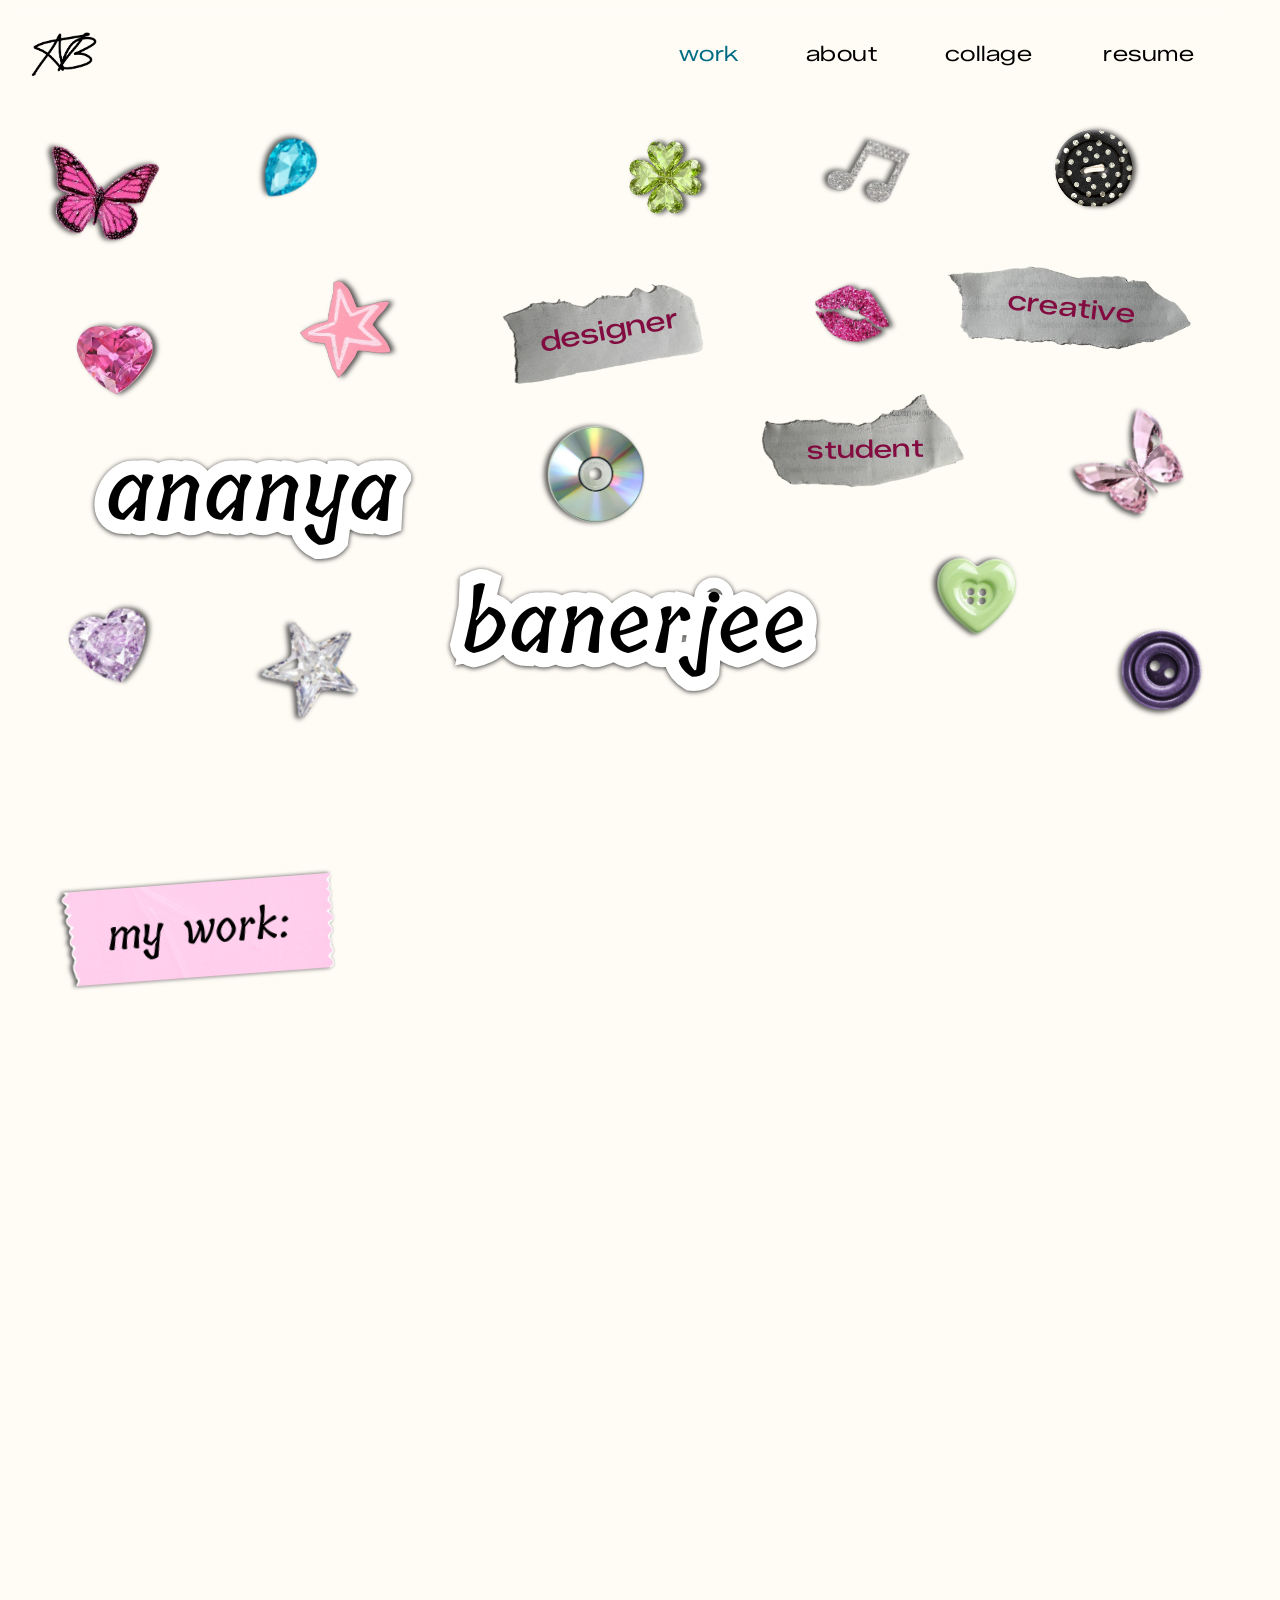
==== commit f9b8af50: "Update portfolio designs and interactions" ====
--- a/index.html
+++ b/index.html
@@ -8,21 +8,53 @@
 <link rel="preconnect" href="https://fonts.gstatic.com" crossorigin>
 <link href="https://fonts.googleapis.com/css2?family=Onest:wght@600;700&family=Tillana:wght@500&family=Zalando+Sans:ital,wght@0,300;0,400;1,300&family=Zalando+Sans+Expanded:wght@400;500&display=swap" rel="stylesheet">
 <link rel="stylesheet" href="style.css">
+<link rel="preload" href="Assets/ab_pink_star.png" as="image">
+<style>
+
+/* Home artwork shares the case-study footer’s desktop scale and side space. */
+.home-page .home-nav-wrap { width: 100%; overflow: hidden; }
+.home-page .home-nav-canvas { position: relative; width: 1440px; height: 107px; transform: scale(var(--home-nav-scale, 1)); transform-origin: top left; }
+.home-page .home-collage-wrap { margin-inline: auto; overflow: hidden; }
+.home-page .home-collage { height: 3720px; transform: scale(var(--home-content-scale, .65)) translateY(-1203.66px); transform-origin: top left; }
+.home-contact-band { position: relative; width: 100%; margin-top: 40px; background: var(--cream); }
+.home-contact-anchor { position: relative; height: 100%; margin-inline: auto; }
+.home-contact-anchor .site-footer { top: 0; bottom: auto; height: 523px; transform: scale(var(--home-content-scale, .65)); transform-origin: top left; }
+.home-contact-anchor .site-footer a { color: inherit; text-decoration: none; }
+.home-contact-anchor .site-footer a:hover span { text-decoration: underline; }
+.home-contact-anchor .site-footer a:focus-visible { outline: 3px solid #006c84; outline-offset: 6px; }
+.finergy-butterfly { border: 0; padding: 0; background: none; cursor: pointer; }
+.finergy-butterfly .sk-i { transition: rotate 180ms ease-out; rotate: 0deg; }
+@media (hover: hover) { .finergy-butterfly:hover .sk-i { rotate: 9deg; } }
+.finergy-butterfly:focus-visible { outline: 3px solid #006c84; outline-offset: 5px; border-radius: 12px; }
+.finergy-butterfly:focus-visible .sk-i { rotate: 9deg; }
+.finergy-butterfly.is-flying .sk-i { opacity: 0; }
+.finergy-contact-tape { position: absolute; left: 18px; top: 178px; width: 464px; height: 110px; display: grid; place-items: center; }
+.finergy-contact-tape > img { position: absolute; inset: 0; width: 100%; height: 100%; object-fit: fill; filter: drop-shadow(0 1px 2px #0009); pointer-events: none; }
+.finergy-contact-tape .footer-tape-text { position: relative; left: auto; top: auto; margin: 0; width: 100%; line-height: 1.3; text-align: center; }
+@media (prefers-reduced-motion: reduce) { .finergy-butterfly .sk-i { rotate: none; transition: none; } }
+
+/* Homepage Frame 1 and hero title, matched to Figma 374:923 / 374:1002. */
+.home-hero-wrap { display: flex; align-items: center; justify-content: center; overflow: hidden; margin-top: calc(10px * var(--home-hero-scale, 1)); }
+.home-hero-stage { position: relative; flex: none; overflow: hidden; }
+.home-hero-art { position: relative; width: 1440px; height: 775px; transform: scale(var(--home-hero-scale, 1)); transform-origin: top left; }
+.home-page .home-collage-wrap { margin-top: 80px; }
+
+.home-hero-art .name-text { font-size: 96px; letter-spacing: 1.92px; line-height: 15px; }
+</style>
+<link rel="icon" type="image/png" href="/Assets/ab_pink_star.png">
 </head>
-<body>
-
-<div class="canvas-wrap">
-  <div class="page">
-
+<body class="home-page">
+
+<div class="home-nav-wrap"><div class="home-nav-canvas">
     <!-- ============ NAV ============ -->
-    <nav class="nav">
-      <div class="nav-logo"><img src="Assets/ab_star.png" alt="AB monogram logo"></div>
+    <nav class="nav portfolio-nav">
+      <a class="nav-logo" href="index.html" aria-label="Go to home page"><img src="Assets/ab_star.png" alt="AB monogram logo"></a>
       <ul class="nav-links">
         <li><a href="index.html" class="nav-current">work</a></li>
         <li><a href="about.html">about</a></li>
         <li><a href="coming-soon.html?project=Collage">collage</a></li>
         <li>
-          <a href="https://docs.google.com/document/d/1rjOiWTw3FA5mIrzkZx_TTW7is4Xb-dvMyha_8OCmCT4/edit?usp=sharing"
+          <a href="https://docs.google.com/document/d/1TirXVIre3TSZLm0B2PwHUFP9qbT0IzNKVS-qZgrSqyw/edit?usp=sharing"
              target="_blank"
              rel="noopener noreferrer">
             resume
@@ -31,101 +63,44 @@
       </ul>
     </nav>
 
-    <!-- ============ HERO: name ============ -->
-    <h1 class="name-text" style="--l:58px;--t:607px;--w:492px;--h:159px;">ananya</h1>
-    <p class="name-text" style="--l:466px;--t:783px;--w:602px;--h:159px;">banerjee</p>
-
-    <!-- ============ HERO: torn paper scraps + tagline words (each pair
-         verified by containment: word AABB must sit fully inside its
-         paper's AABB) ============ -->
-    <!-- paper_scrap_3 backs "designer" -->
-    <div class="sk" style="--l:538.81px;--t:346.4px;--w:307.5px;--h:172.31px;">
-      <div class="sk-i" style="--iw:134.09px;--ih:292.07px;--r:82.24deg;"><img class="paper" src="Assets/my own photos:assets/paper_scrap_3_cropped.png" alt=""></div>
-    </div>
-    <div class="sk" style="--l:594px;--t:391px;--w:197.11px;--h:83.11px;">
-      <p class="tag-word" style="--iw:191.26px;--ih:50.15px;--r:-10.16deg;">designer</p>
-    </div>
-
-    <!-- paper_scrap_1 backs "creative" -->
-    <div class="sk" style="--l:1026.78px;--t:367.91px;--w:281.26px;--h:140.08px;">
-      <div class="sk-i" style="--iw:108.05px;--ih:270.13px;--r:-83.02deg;"><img class="paper" src="Assets/my own photos:assets/paper_scrap_1_cropped.png" alt=""></div>
-    </div>
-    <div class="sk" style="--l:1060px;--t:401px;--w:214.82px;--h:73.9px;">
-      <p class="tag-word" style="--iw:210.47px;--ih:50.15px;--r:6.57deg;">creative</p>
-    </div>
-
-    <!-- paper_scrap_2 backs "student" -->
-    <div class="sk" style="--l:814.6px;--t:591.18px;--w:360.8px;--h:134.64px;">
-      <div class="sk-i" style="--iw:128.57px;--ih:358.6px;--r:90.97deg;"><img class="paper" src="Assets/my own photos:assets/paper_scrap_2_cropped.png" alt=""></div>
-    </div>
-    <div class="sk" style="--l:889px;--t:645.35px;--w:221.35px;--h:55.14px;">
-      <p class="tag-word" style="--iw:220.27px;--ih:50.15px;--r:-1.3deg;">student</p>
-    </div>
-
-    <!-- ============ HERO: trinkets / stickers ============ -->
-    <div class="sk shadow-r" style="--l:381px;--t:470.17px;--w:105px;--h:113px;"><img src="Assets/star_light_pink.png" alt=""></div>
-
-    <div class="sk" style="--l:237px;--t:769px;--w:204.04px;--h:204.04px;">
-      <div class="sk-i shadow-l" style="--iw:152.6px;--ih:152.6px;--r:-26deg;"><img src="Assets/star_gem.png" alt=""></div>
-    </div>
-
-    <div class="sk" style="--l:474.32px;--t:200px;--w:157.36px;--h:157.36px;">
-      <div class="sk-i shadow-l" style="--iw:111.27px;--ih:111.27px;--r:-45.54deg;"><img src="Assets/peace_zebra.png" alt=""></div>
-    </div>
-
-    <!-- pink_butterfly 1 -> uses the gem-textured butterfly asset (distinct from the photographic one used twice elsewhere) -->
-    <div class="sk" style="--l:1192.48px;--t:529.03px;--w:167.34px;--h:165.66px;">
-      <div class="sk-i shadow-l" style="--iw:126.08px;--ih:110.02px;--r:-40.77deg;"><img src="Assets/butterfly_gem.png" alt=""></div>
-    </div>
-
-    <div class="sk" style="--l:921.62px;--t:231.69px;--w:115.11px;--h:113.96px;">
-      <div class="sk-i shadow-l" style="--iw:90.02px;--ih:88.06px;--r:20.45deg;"><img src="Assets/music_double.png" alt=""></div>
-    </div>
-
-    <div class="sk shadow-r" style="--l:708px;--t:234px;--w:81px;--h:81px;"><img src="Assets/lucky_gem.png" alt=""></div>
-
-    <div class="sk shadow-r" style="--l:1187px;--t:261.17px;--w:87px;--h:86px;"><img src="Assets/button.png" alt=""></div>
-
-    <div class="sk shadow-l" style="--l:607px;--t:548.17px;--w:130px;--h:126px;"><img src="Assets/cd.png" alt=""></div>
-
-    <!-- gem.png: cropped/zoomed per Figma's own treatment so the faceted crystal fills its sticker instead of floating in padding -->
-    <div class="sk" style="--l:294.56px;--t:302.16px;--w:113.26px;--h:118.06px;">
-      <div class="sk-i shadow-r" style="--iw:72.32px;--ih:93.41px;--r:-144.27deg;">
-        <div class="crop"><img src="Assets/gem.png" alt="" style="left:-41.7%;top:-24.57%;width:184.5%;height:142.86%;"></div>
-      </div>
-    </div>
-
-    <div class="sk" style="--l:1230.63px;--t:797.1px;--w:128.32px;--h:128.34px;">
-      <div class="sk-i shadow-l" style="--iw:90.99px;--ih:90.69px;--r:-47.67deg;"><img src="Assets/purp_button.png" alt=""></div>
-    </div>
-
-    <div class="sk" style="--l:848.53px;--t:465.41px;--w:124.18px;--h:101.82px;">
-      <div class="sk-i shadow-r" style="--iw:110.82px;--ih:82.83px;--r:10.61deg;"><img src="Assets/lips.png" alt=""></div>
-    </div>
-
-    <div class="sk shadow-l" style="--l:1053px;--t:764px;--w:95px;--h:91px;">
-      <div class="crop"><img src="Assets/green_heart.png" alt="" style="left:-50%;top:-51.04%;width:198.41%;height:207.47%;"></div>
-    </div>
-
-    <!-- pink_gem.png: same crop treatment, makes the heart read bigger/bolder like its neighbors -->
-    <div class="sk shadow-r" style="--l:204px;--t:470px;--w:95px;--h:85px;">
-      <div class="crop"><img src="Assets/pink_gem.png" alt="" style="left:-44.11%;top:-56.17%;width:190.11%;height:212.77%;"></div>
-    </div>
-
-    <div class="sk shadow-l" style="--l:93px;--t:289px;--w:122px;--h:107px;"><img src="Assets/pink_butterfly.png" alt=""></div>
-    <div class="sk" style="--l:789px;--t:868px;--w:25px;--h:32px;background:#fff;"></div>
-
-    <!-- ============ MY WORK banner ============ -->
-    <div class="sk" style="--l:53.11px;--t:1203.66px;--w:427.57px;--h:175.73px;">
-      <div class="sk-i work-banner shadow-l" style="--iw:417.93px;--ih:145px;--r:-4.27deg;">
-        <img src="Assets/my_work_banner.png" alt="" class="banner-bg">
-        <span class="work-title">my work:</span>
-      </div>
-    </div>
+</div></div>
+
+<section class="home-hero-wrap" aria-label="Ananya Banerjee — designer, student, creative"><div class="home-hero-stage"><div class="home-hero-art">
+    <h1 class="name-text" style="--l:119px;--t:357px;--w:492px;--h:159px;--hero-delay:0ms;"><span class="about-name-peel"><span class="about-name-front">ananya</span><span class="about-name-back" aria-hidden="true">ananya</span></span></h1>
+    <p class="name-text" style="--l:519px;--t:506px;--w:602px;--h:159px;--hero-delay:140ms;"><span class="about-name-peel"><span class="about-name-front">banerjee</span><span class="about-name-back" aria-hidden="true">banerjee</span></span></p>
+    <div class="home-tag-group home-tag-creative" data-hero-stage="intro" style="left:1030px;top:137px;width:340px;height:169.331px;--hero-delay:320ms;"><div class="sk" style="--hero-delay:320ms;--l:0.0000px;--t:0.0000px;--w:340px;--h:169.331px;"><div class="sk-i" style="--iw:130.619px;--ih:326.548px;--r:-83.02deg;"><img src="Assets/my own photos:assets/paper_scrap_1.png" alt=""></div></div><div class="sk" style="--hero-delay:320ms;--l:85.0500px;--t:60.0690px;--w:181.004px;--h:62.262px;"><p class="tag-word" style="--iw:177.335px;--ih:42.258px;--r:6.57deg;font-size:30.333px;letter-spacing:0.6067px;">creative</p></div></div>
+    <div class="home-tag-group home-tag-student" data-hero-stage="intro" style="left:820px;top:320px;width:306px;height:136.93px;--hero-delay:420ms;"><div class="sk" style="--hero-delay:420ms;--l:0.0000px;--t:0.0000px;--w:306px;--h:136.93px;"><div class="sk-i" style="--iw:131.809px;--ih:303.813px;--r:90.97deg;"><img src="Assets/my own photos:assets/paper_scrap_2.png" alt=""></div></div><div class="sk" style="--hero-delay:420ms;--l:65.4500px;--t:46.3610px;--w:175.807px;--h:43.798px;"><p class="tag-word" style="--iw:174.947px;--ih:39.834px;--r:-1.3deg;font-size:28.593px;letter-spacing:0.5719px;">student</p></div></div>
+    <div class="home-tag-group home-tag-designer" data-hero-stage="intro" style="left:523px;top:164px;width:326px;height:182.684px;--hero-delay:220ms;"><div class="sk" style="--hero-delay:220ms;--l:0.0000px;--t:0.0000px;--w:326px;--h:182.684px;"><div class="sk-i" style="--iw:142.165px;--ih:309.635px;--r:82.24deg;"><img src="Assets/my own photos:assets/paper_scrap_3.png" alt=""></div></div><div class="sk" style="--hero-delay:220ms;--l:76.2400px;--t:54.1555px;--w:171.353px;--h:72.249px;"><p class="tag-word" style="--iw:166.269px;--ih:43.599px;--r:-10.16deg;font-size:31.296px;letter-spacing:0.6259px;">designer</p></div></div>
+    <div class="sk shadow-r" data-hero-stage="decoration" style="--hero-delay:1000ms;--hero-hover-angle:45deg;--l:336px;--t:197px;--w:105px;--h:113px;"><img src="Assets/star_light_pink.png" alt=""></div>
+    <div class="sk" data-hero-stage="decoration" style="--hero-delay:1045ms;--hero-hover-angle:45deg;--l:260px;--t:543px;--w:180.513px;--h:180.513px;"><div class="sk-i shadow-l" style="--iw:134.998px;--ih:134.998px;--r:-26deg;"><img src="Assets/star_gem.png" alt=""></div></div>
+    <div class="sk" data-hero-stage="decoration" data-hero-flight="click" data-flight-direction="left" tabindex="0" role="button" aria-label="Let the gem butterfly fly" style="--hero-delay:1090ms;--hero-hover-angle:-45deg;--l:1192px;--t:325px;--w:167.335px;--h:165.658px;"><div class="sk-i shadow-l" style="--iw:126.084px;--ih:110.022px;--r:-40.77deg;"><img src="Assets/butterfly_gem.png" alt=""></div></div>
+    <div class="sk" data-hero-stage="decoration" style="--hero-delay:1135ms;--hero-hover-angle:-45deg;--l:921.62px;--t:16.69px;--w:115.112px;--h:113.96px;"><div class="sk-i shadow-l" style="--iw:90.021px;--ih:88.06px;--r:20.45deg;"><img src="Assets/music_double.png" alt=""></div></div>
+    <div class="sk shadow-r" data-hero-stage="decoration" style="--hero-delay:1180ms;--hero-hover-angle:45deg;--l:708px;--t:42px;--w:81px;--h:81px;"><img src="Assets/lucky_gem.png" alt=""></div>
+    <div class="sk shadow-r" data-hero-stage="decoration" style="--hero-delay:1225ms;--hero-hover-angle:45deg;--l:1187px;--t:29.17px;--w:87px;--h:86px;"><img src="Assets/button.png" alt=""></div>
+    <div class="sk shadow-l" data-hero-stage="decoration" data-hero-cd style="--hero-delay:1270ms;--hero-hover-angle:45deg;--l:607px;--t:353px;--w:130px;--h:126px;"><img src="Assets/cd.png" alt=""></div>
+    <div class="sk" data-hero-stage="decoration" style="--hero-delay:1315ms;--hero-hover-angle:45deg;--l:277px;--t:25px;--w:94.381px;--h:98.385px;"><div class="sk-i shadow-r" style="--iw:60.271px;--ih:77.84px;--r:-144.27deg;"><div class="crop"><img src="Assets/gem.png" alt="" style="left:-41.7%;top:-24.57%;width:184.5%;height:142.86%;"></div></div></div>
+    <div class="sk" data-hero-stage="decoration" style="--hero-delay:1360ms;--hero-hover-angle:-45deg;--l:1242px;--t:572px;--w:128.324px;--h:128.344px;"><div class="sk-i shadow-l" style="--iw:90.996px;--ih:90.693px;--r:-47.67deg;"><img src="Assets/purp_button.png" alt=""></div></div>
+    <div class="sk" data-hero-stage="decoration" style="--hero-delay:1405ms;--hero-hover-angle:-45deg;--l:905px;--t:192px;--w:107.383px;--h:88.049px;"><div class="sk-i shadow-r" style="--iw:95.832px;--ih:71.625px;--r:10.61deg;"><img src="Assets/lips.png" alt=""></div></div>
+    <div class="sk shadow-l" data-hero-stage="decoration" style="--hero-delay:1450ms;--hero-hover-angle:-45deg;--l:1052px;--t:506px;--w:95px;--h:91px;"><div class="crop"><img src="Assets/green_heart.png" alt="" style="left:-50%;top:-51.04%;width:198.41%;height:207.47%;"></div></div>
+    <div class="sk shadow-r" data-hero-stage="decoration" style="--hero-delay:1495ms;--hero-hover-angle:45deg;--l:81px;--t:245px;--w:95px;--h:85px;"><div class="crop"><img src="Assets/pink_gem.png" alt="" style="left:-44.11%;top:-56.17%;width:190.11%;height:212.77%;"></div></div>
+    <div class="sk shadow-l" data-hero-stage="decoration" data-hero-flight="click" data-flight-direction="right" tabindex="0" role="button" aria-label="Let the pink butterfly fly" style="--hero-delay:1540ms;--hero-hover-angle:45deg;--l:58px;--t:47px;--w:122px;--h:107px;"><img src="Assets/pink_butterfly.png" alt=""></div>
+    <div class="sk" data-hero-stage="decoration" style="--hero-delay:1585ms;--hero-hover-angle:-45deg;--l:68px;--t:553.93px;--w:114.917px;--h:114.917px;"><div class="sk-i shadow-r" style="--iw:92.822px;--ih:92.822px;--r:-16.1deg;"><img src="Assets/heart_gem.png" alt=""></div></div>
+</div></div></section>
+
+<div class="home-work-marker">
+  <div class="sk home-work-tape" style="--l:0px;--t:0px;--w:427.57px;--h:175.73px;">
+    <div class="sk-i work-banner shadow-l home-work-peel" style="--iw:417.93px;--ih:145px;--r:-4.27deg;">
+      <div class="home-work-face home-work-front"><img src="Assets/my_work_banner.png" alt="" class="banner-bg"><span class="work-title">my work:</span></div>
+      <div class="home-work-face home-work-back" aria-hidden="true"><img src="Assets/my_work_banner.png" alt="" class="banner-bg"><span class="work-title">my work:</span></div>
+    </div>
+  </div>
+</div>
+<main class="canvas-wrap home-collage-wrap">
+  <div class="page home-collage">
 
     <!-- ============ PLACEFUL (peach board) ============ -->
     <a href="placeful.html" aria-label="View the Placeful case study" style="display:contents;">
-    <div class="sk" style="--l:709px;--t:1513px;--w:646.27px;--h:504.04px;">
+    <div class="sk project-hover" style="--project-turn:4deg;--project-x:0px;--project-y:0px;--l:709px;--t:1513px;--w:646.27px;--h:504.04px;">
       <div class="sk-i project-board shadow-card" style="--iw:610px;--ih:454px;--r:4.86deg;background:#FFDCBD;">
         <div class="crop" style="position:absolute;left:153.85px;top:31.08px;width:301.62px;height:390.98px;">
           <img src="Assets/iphone16_placeful.png" alt="Placeful app screenshots on iPhone" style="left:-48.95%;top:-6.57%;width:194.57%;height:112.57%;">
@@ -140,20 +115,21 @@
       <div class="sk-i shadow-td" style="--iw:185.39px;--ih:73.64px;--r:161.4deg;"><img src="Assets/yellow_tape.png" alt=""></div>
     </div>
     <a href="placeful.html" aria-label="View the Placeful case study" style="display:contents;">
-    <div class="sk contain shadow-tu" style="--l:78px;--t:1513px;--w:504px;--h:142px;">
+    <div class="sk contain shadow-tu project-hover" style="--project-turn:-4deg;--project-x:0px;--project-y:0px;--l:78px;--t:1513px;--w:504px;--h:142px;">
       <div class="crop"><img src="Assets/placeful_logo.png" alt="Placeful logo" style="left:-28.05%;top:-93.37%;width:237.51%;height:281.28%;"></div>
     </div>
     </a>
     <div class="quote-box shadow-quote" style="left:82px;top:1693px;width:559px;">
       <p>~ A social experience that makes discovering your community feel more personal, intentional, and worth remembering.</p>
     </div>
-    <div class="sk shadow-card" style="--l:507px;--t:1475px;--w:162px;--h:218px;">
+    <div class="sk shadow-card project-hover" style="--project-turn:5deg;--project-x:0px;--project-y:6px;--l:507px;--t:1475px;--w:162px;--h:218px;">
       <div class="crop"><img src="Assets/eiffel.png" alt="" style="left:-30.22%;top:-26.39%;width:141.04%;height:183.06%;"></div>
     </div>
 
     <!-- ============ FINERGY (green board) ============ -->
-    <a href="coming-soon.html?project=Finergy" aria-label="View the Finergy project (coming soon)" style="display:contents;">
-    <div class="sk" style="--l:78px;--t:2236px;--w:636.19px;--h:489.85px;">
+    <div class="home-finergy-cluster project-hover" style="--project-turn:5deg;">
+    <a href="finergy.html" aria-label="View the Finergy case study" style="display:contents;">
+    <div class="sk" style="--l:0px;--t:118px;--w:636.19px;--h:489.85px;">
       <div class="sk-i project-board shadow-card" style="--iw:610px;--ih:454px;--r:-3.45deg;background:#E3F9E1;">
         <div class="crop" style="position:absolute;left:55.34px;top:95.73px;width:497.46px;height:303.33px;">
           <img src="Assets/portfolio_cover_finergy.png" alt="Finergy app screenshots" style="left:-8.87%;top:-17.7%;width:115.66%;height:135%;">
@@ -161,11 +137,12 @@
       </div>
     </div>
     </a>
-    <div class="sk" style="--l:224px;--t:2118px;--w:275.76px;--h:186.99px;">
+    <div class="sk" style="--l:146px;--t:0px;--w:275.76px;--h:186.99px;">
       <div class="sk-i shadow-tu" style="--iw:265.94px;--ih:171.3px;--r:-3.45deg;"><img src="Assets/olive_clip.png" alt=""></div>
     </div>
-    <a href="coming-soon.html?project=Finergy" aria-label="View the Finergy project (coming soon)" style="display:contents;">
-    <div class="sk" style="--l:776px;--t:2225px;--w:556.72px;--h:220.01px;">
+    </div>
+    <a href="finergy.html" aria-label="View the Finergy case study" style="display:contents;">
+    <div class="sk project-hover" style="--project-turn:-3deg;--project-x:6px;--project-y:0px;--l:776px;--t:2225px;--w:556.72px;--h:220.01px;">
       <div class="sk-i project-card shadow-td" style="--iw:551px;--ih:204px;--r:1.67deg;">
         <img src="Assets/finergy_tree_icon.png" alt="" class="proj-icon contain" style="left:23px;top:12px;width:158px;height:163px;">
         <p class="proj-brand-title" style="left:186px;top:51px;width:265.28px;">Finergy</p>
@@ -176,16 +153,16 @@
     <div class="quote-box shadow-quote" style="left:774px;top:2501px;width:581px;text-align:right;">
       <p>~ A financial literacy experience helping young adults build confidence around budgeting, saving, and their financial future.</p>
     </div>
-    <div class="sk" style="--l:766.8px;--t:2434.2px;--w:91.95px;--h:178.04px;">
+    <div class="sk project-hover" style="--project-turn:8deg;--project-x:0px;--project-y:0px;--l:766.8px;--t:2434.2px;--w:91.95px;--h:178.04px;">
       <div class="sk-i shadow-tu" style="--iw:82.5px;--ih:173.75px;--r:3.16deg;"><img src="Assets/half_paperclip.png" alt=""></div>
     </div>
-    <div class="sk" style="--l:1202px;--t:2171px;--w:183.99px;--h:186.97px;">
+    <div class="sk project-hover" style="--project-turn:-7deg;--project-x:0px;--project-y:0px;--l:1202px;--t:2171px;--w:183.99px;--h:186.97px;">
       <div class="sk-i shadow-card" style="--iw:117px;--ih:146px;--r:-40.83deg;"><img src="Assets/money.png" alt=""></div>
     </div>
 
     <!-- ============ GT BUZZWALK (blue board) ============ -->
     <a href="coming-soon.html?project=GT%20Buzzwalk" aria-label="View the GT Buzzwalk project (coming soon)" style="display:contents;">
-    <div class="sk" style="--l:687px;--t:3007.09px;--w:646.27px;--h:504.04px;">
+    <div class="sk project-hover" style="--project-turn:-4deg;--project-x:0px;--project-y:0px;--l:687px;--t:3007.09px;--w:646.27px;--h:504.04px;">
       <div class="sk-i project-board shadow-card" style="--iw:610px;--ih:454px;--r:4.86deg;background:#BDD0FF;">
         <div class="crop" style="position:absolute;left:61.01px;top:47.91px;width:490px;height:380px;">
           <img src="Assets/portfolio_cover_buzzwalk.png" alt="GT Buzzwalk app screenshots" style="left:-23.61%;top:-17.33%;width:147.84%;height:135.45%;">
@@ -194,7 +171,7 @@
     </div>
     </a>
     <a href="coming-soon.html?project=GT%20Buzzwalk" aria-label="View the GT Buzzwalk project (coming soon)" style="display:contents;">
-    <div class="sk" style="--l:132px;--t:2950px;--w:343.58px;--h:309.3px;">
+    <div class="sk project-hover" style="--project-turn:5deg;--project-x:0px;--project-y:0px;--l:132px;--t:2950px;--w:343.58px;--h:309.3px;">
       <div class="sk-i project-card shadow-td" style="--iw:324px;--ih:287px;--r:-4.08deg;">
         <div class="crop" style="position:absolute;left:27px;top:10px;width:270px;height:267px;">
           <img src="Assets/buzzwalk_icon.png" alt="GT Buzzwalk logo" style="left:-64.89%;top:-12.13%;width:227.56%;height:125.62%;">
@@ -215,110 +192,227 @@
     <div class="sk" style="--l:1266px;--t:3472px;--w:77.61px;--h:77.61px;">
       <div class="sk-i flip shadow-td" style="--iw:63px;--ih:63px;--r:-15.58deg;"><img src="Assets/white_push.png" alt=""></div>
     </div>
-    <div class="sk" style="--l:352.62px;--t:3169.53px;--w:301.03px;--h:184.9px;">
+    <div class="sk project-hover" style="--project-turn:0deg;--project-x:-12px;--project-y:0px;--l:352.62px;--t:3169.53px;--w:301.03px;--h:184.9px;">
       <div class="sk-i flip shadow-card" style="--iw:282.58px;--ih:144.04px;--r:-171.35deg;">
         <div class="crop"><img src="Assets/converse.png" alt="" style="left:-36.36%;top:-112.74%;width:162.34%;height:318.47%;"></div>
       </div>
     </div>
 
-    <!-- ============ FOOTER / CONTACT ============ -->
-    <footer class="site-footer">
-      <p class="footer-title">contact me!</p>
-
-      <div class="sk" style="--l:784.56px;--t:70.39px;--w:269.65px;--h:145.45px;">
-        <div class="sk-i flip" style="--iw:126.8px;--ih:261.13px;--r:-85.83deg;"><img class="paper" src="Assets/my own photos:assets/paper_scrap_3_cropped.png" alt=""></div>
-      </div>
-      <div class="sk" style="--l:834.6px;--t:113.61px;--w:169.57px;--h:59px;">
-        <div class="sk-i contact-link" style="--iw:166.18px;--ih:43.24px;--r:5.51deg;">
-          <div class="crop" style="width:55.51px;height:39.72px;flex-shrink:0;"><img src="Assets/email_icon.png" alt="" style="left:-23.28%;top:-50.2%;width:143.68%;height:200.8%;"></div>
-          <span>Email</span>
-        </div>
-      </div>
-
-      <div class="sk" style="--l:600.63px;--t:266.2px;--w:302.67px;--h:156.97px;">
-        <div class="sk-i flip" style="--iw:133.09px;--ih:292.62px;--r:94.77deg;"><img class="paper" src="Assets/my own photos:assets/paper_scrap_3_cropped.png" alt=""></div>
-      </div>
-      <div class="sk" style="--l:638.17px;--t:307.8px;--w:227.6px;--h:73.77px;">
-        <a href="https://www.linkedin.com/in/ananyaba/"
+
+
+  </div>
+</main>
+
+<div class="home-contact-band">
+<div class="home-contact-anchor">
+  <footer class="site-footer">
+    <p class="footer-title"><span class="about-name-peel"><span class="about-name-front">contact me!</span><span class="about-name-back" aria-hidden="true">contact me!</span></span></p>
+
+    <div class="sk" style="--l:799px;--t:64px;--w:315.384px;--h:170.124px;">
+      <div class="sk-i flip" style="--iw:148.305px;--ih:305.407px;--r:-85.83deg;"><img class="paper" src="Assets/my own photos:assets/paper_scrap_3_cropped.png" alt=""></div>
+    </div>
+    <div class="sk" style="--l:864.6px;--t:113.61px;--w:169.57px;--h:59px;">
+      <a href="mailto:ananyaban06@gmail.com" class="sk-i contact-link" style="--iw:166.18px;--ih:43.24px;--r:5.51deg;">
+        <div class="crop" style="width:55.51px;height:39.72px;flex-shrink:0;"><img src="Assets/email_icon.png" alt="" style="left:-23.28%;top:-50.2%;width:143.68%;height:200.8%;"></div>
+        <span>Email</span>
+      </a>
+    </div>
+
+    <div class="sk" style="--l:590px;--t:224px;--w:354px;--h:183.588px;">
+      <div class="sk-i flip" style="--iw:155.66px;--ih:342.238px;--r:94.77deg;"><img class="paper" src="Assets/my own photos:assets/paper_scrap_3_cropped.png" alt=""></div>
+    </div>
+    <div class="sk" style="--l:638.17px;--t:282.8px;--w:227.6px;--h:73.77px;">
+      <a href="https://www.linkedin.com/in/ananyaba/"
            target="_blank"
            rel="noopener noreferrer"
            style="text-decoration:none; color:inherit;">
-        <div class="sk-i contact-link" style="--iw:223.62px;--ih:45.39px;--r:7.39deg;">
-          <img src="Assets/linkedin_icon.png" alt="" class="contact-icon contain" style="width:45px;height:45px;">
-          <span>LinkedIn</span>
-        </div>
-      </div>
-
-      <div class="sk" style="--l:1057.45px;--t:224.78px;--w:300.77px;--h:171.45px;">
-        <div class="sk-i" style="--iw:132.44px;--ih:284.89px;--r:81.86deg;"><img class="paper" src="Assets/my own photos:assets/paper_scrap_3_cropped.png" alt=""></div>
-      </div>
-      <div class="sk" style="--l:1088.65px;--t:268.81px;--w:238.37px;--h:83.39px;">
-        <div class="sk-i contact-link" style="--iw:234.14px;--ih:45.03px;--r:-9.59deg;">
-          <div class="crop" style="width:48px;height:41px;flex-shrink:0;"><img src="Assets/folder_pink.png" alt="" style="left:-14.66%;top:-25%;width:129.31%;height:150%;"></div>
-          <span>Resume</span>
-        </div>
-      </div>
-
-      <div class="sk" style="--l:579px;--t:89px;--w:92.19px;--h:104.3px;">
-        <div class="sk-i shadow-r" style="--iw:76.36px;--ih:91.6px;--r:10.82deg;"><img src="Assets/butterfly_gem.png" alt=""></div>
-      </div>
-      <div class="sk" style="--l:1200px;--t:132.05px;--w:67.22px;--h:67.22px;">
-        <div class="sk-i shadow-l" style="--iw:54.29px;--ih:54.29px;--r:-16.1deg;"><img src="Assets/heart_gem.png" alt=""></div>
-      </div>
-
-      <div class="sk" style="--l:5.2px;--t:181.07px;--w:463.2px;--h:109.86px;filter:drop-shadow(0px 1px 2px rgba(0, 0, 0, 0.6));"><img src="Assets/blue_tape.png" alt="" style="object-fit:fill;"></div>
-      <p class="footer-tape-text" style="left:80.07px;top:213.59px;width:313.46px;">would love to talk!</p>
-
-      <div class="sk" style="--l:30px;--t:320px;--w:100.88px;--h:100.88px;">
-        <div class="sk-i shadow-l" style="--iw:93.04px;--ih:92.04px;--r:-11deg;"><img src="Assets/star_gem.png" alt=""></div>
-      </div>
-      <div class="sk" style="--l:209.58px;--t:307.58px;--w:129.06px;--h:129.06px;">
-        <div class="sk-i shadow-l" style="--iw:110.34px;--ih:110.34px;--r:10.8deg;"><img src="Assets/gem.png" alt=""></div>
-      </div>
-      <div class="sk" style="--l:1337px;--t:39px;--w:68.84px;--h:68.84px;">
-        <div class="sk-i shadow-r" style="--iw:55.43px;--ih:55.43px;--r:-16.43deg;"><img src="Assets/lucky_gem.png" alt=""></div>
-      </div>
-      <div class="sk" style="--l:434px;--t:320px;--w:68.84px;--h:68.84px;">
-        <div class="sk-i shadow-r" style="--iw:54.59px;--ih:54.59px;--r:-18.09deg;"><img src="Assets/pink_circle_gem.png" alt=""></div>
-      </div>
-
-      <p class="footer-signoff" style="left:528px;top:461px;width:384px;">&#9825; designed + coded + collaged by me!</p>
-    </footer>
-
-  </div>
+      <div class="sk-i contact-link" style="--iw:223.62px;--ih:45.39px;--r:7.39deg;">
+        <img src="Assets/linkedin_icon.png" alt="" class="contact-icon contain" style="width:45px;height:45px;">
+        <span>LinkedIn</span>
+      </div>
+      </a>
+    </div>
+
+    <div class="sk" style="--l:1024px;--t:207px;--w:351.782px;--h:200.53px;">
+      <div class="sk-i" style="--iw:154.894px;--ih:333.201px;--r:81.86deg;"><img class="paper" src="Assets/my own photos:assets/paper_scrap_3_cropped.png" alt=""></div>
+    </div>
+    <div class="sk" style="--l:1088.65px;--t:268.81px;--w:238.37px;--h:83.39px;">
+      <a href="https://docs.google.com/document/d/1TirXVIre3TSZLm0B2PwHUFP9qbT0IzNKVS-qZgrSqyw/edit?usp=sharing" target="_blank" rel="noopener noreferrer" class="sk-i contact-link" style="--iw:234.14px;--ih:45.03px;--r:-9.59deg;">
+        <div class="crop" style="width:48px;height:41px;flex-shrink:0;"><img src="Assets/folder_pink.png" alt="" style="left:-14.66%;top:-25%;width:129.31%;height:150%;"></div>
+        <span>Resume</span>
+      </a>
+    </div>
+
+    <button type="button" class="sk finergy-butterfly" aria-label="Let the butterfly fly" style="--l:579px;--t:89px;--w:92.19px;--h:104.3px;">
+      <span class="sk-i shadow-r" style="--iw:76.36px;--ih:91.6px;--r:10.82deg;"><img src="Assets/butterfly_gem.png" alt=""></span>
+    </button>
+    <div class="sk" style="--l:1200px;--t:132.05px;--w:67.22px;--h:67.22px;">
+      <div class="sk-i shadow-l" style="--iw:54.29px;--ih:54.29px;--r:-16.1deg;"><img src="Assets/heart_gem.png" alt=""></div>
+    </div>
+
+    <div class="finergy-contact-tape">
+      <img src="Assets/blue_tape.png" alt="">
+      <p class="footer-tape-text">would love to talk!</p>
+    </div>
+
+    <div class="sk" style="--l:30px;--t:320px;--w:100.88px;--h:100.88px;">
+      <div class="sk-i shadow-l" style="--iw:93.04px;--ih:92.04px;--r:-11deg;"><img src="Assets/star_gem.png" alt=""></div>
+    </div>
+    <div class="sk" style="--l:218px;--t:316px;--w:112.233px;--h:112.233px;">
+      <div class="sk-i shadow-l" style="--iw:95.951px;--ih:95.951px;--r:10.8deg;"><img src="Assets/gem.png" alt=""></div>
+    </div>
+    <div class="sk" style="--l:1337px;--t:39px;--w:68.84px;--h:68.84px;">
+      <div class="sk-i shadow-r" style="--iw:55.43px;--ih:55.43px;--r:-16.43deg;"><img src="Assets/lucky_gem.png" alt=""></div>
+    </div>
+    <div class="sk" style="--l:434px;--t:320px;--w:68.84px;--h:68.84px;">
+      <div class="sk-i shadow-r" style="--iw:54.59px;--ih:54.59px;--r:-18.09deg;"><img src="Assets/pink_circle_gem.png" alt=""></div>
+    </div>
+
+    <p class="footer-signoff" style="left:528px;top:458px;width:384px;">&#9825; designed + coded + collaged by me!</p>
+  </footer>
+</div>
 </div>
 
 <script>
 (function () {
-  // Uniform desktop/laptop canvas scaling: keeps every collage element at
-  // its exact relative position/spacing regardless of monitor width, by
-  // scaling the whole fixed 1440x4215 canvas to match the viewport width.
-  // This is layout math, not a UI feature — the drag/hover/shuffle
-  // interactivity pass is separate. Below 768px this is skipped entirely;
-  // that range gets its own restack/thin-density mobile treatment later.
   var DESIGN_WIDTH = 1440;
-  var DESIGN_HEIGHT = 4215;
-  var MOBILE_BREAKPOINT = 768;
-  var wrap = document.querySelector('.canvas-wrap');
-
+  var COLLAGE_HEIGHT = 3720 - 1203.66;
+  var HERO_HEIGHT = 775;
+  var MAX_CONTENT_SCALE = 0.65;
+  var wrap = document.querySelector('.home-collage-wrap');
+  var navWrap = document.querySelector('.home-nav-wrap');
+  var contact = document.querySelector('.home-contact-band');
+  var heroWrap = document.querySelector('.home-hero-wrap');
+  var heroStage = document.querySelector('.home-hero-stage');
   function applyCanvasScale() {
-    var vw = window.innerWidth;
-    if (vw < MOBILE_BREAKPOINT) {
-      document.documentElement.style.removeProperty('--canvas-scale');
-      wrap.style.height = '';
-      wrap.style.overflow = '';
-      return;
-    }
-    var scale = vw / DESIGN_WIDTH;
-    document.documentElement.style.setProperty('--canvas-scale', scale);
-    wrap.style.height = Math.round(DESIGN_HEIGHT * scale) + 'px';
-    wrap.style.overflow = 'hidden';
+    var vw = document.documentElement.clientWidth;
+    var gutter = vw >= 768 ? 48 : 16;
+    var navHeight = 107 * vw / DESIGN_WIDTH;
+    // Restore the hero’s original viewport-wide scale independently of the projects.
+    var heroScale = vw / DESIGN_WIDTH;
+    document.documentElement.style.setProperty('--home-hero-scale', heroScale);
+    heroWrap.style.height = HERO_HEIGHT * heroScale + 'px';
+    heroStage.style.width = DESIGN_WIDTH * heroScale + 'px';
+    heroStage.style.height = HERO_HEIGHT * heroScale + 'px';
+    var scale = Math.min(MAX_CONTENT_SCALE, Math.max(0, vw - gutter * 2) / DESIGN_WIDTH);
+    document.documentElement.style.setProperty('--home-content-scale', scale);
+    document.documentElement.style.setProperty('--home-nav-scale', vw / DESIGN_WIDTH);
+    wrap.style.width = DESIGN_WIDTH * scale + 'px';
+    wrap.style.height = COLLAGE_HEIGHT * scale + 'px';
+    navWrap.style.height = navHeight + 'px';
+    contact.style.height = 523 * scale + 'px';
+    document.querySelector('.home-contact-anchor').style.width = DESIGN_WIDTH * scale + 'px';
   }
-
   applyCanvasScale();
   window.addEventListener('resize', applyCanvasScale);
 })();
 </script>
 
+<script>
+(function () {
+  var button = document.querySelector('.finergy-butterfly');
+  var flying = false;
+  button.addEventListener('click', async function () {
+    if (flying) return;
+    flying = true;
+    var sticker = button.querySelector('.sk-i');
+    var rect = sticker.getBoundingClientRect();
+    var flyer = sticker.querySelector('img').cloneNode(true);
+    flyer.alt = '';
+    flyer.setAttribute('aria-hidden', 'true');
+    // Use a viewport overlay so the footer’s clipping and page zoom do not trap it.
+    Object.assign(flyer.style, {
+      position: 'fixed', left: rect.left + 'px', top: rect.top + 'px',
+      width: rect.width + 'px', height: rect.height + 'px', objectFit: 'contain',
+      pointerEvents: 'none', zIndex: '1000', filter: 'drop-shadow(4px 0 3px #0008)'
+    });
+    document.documentElement.appendChild(flyer);
+    button.classList.add('is-flying');
+    try {
+      var reduced = window.matchMedia('(prefers-reduced-motion: reduce)').matches;
+      var rise = -(rect.top + rect.height + 40);
+      var frames = reduced ? [{ opacity: 1 }, { opacity: 0 }] : [
+        { transform: 'translate(0, 0) rotate(20deg)', opacity: 1 },
+        { transform: 'translate(35px, ' + rise * 0.25 + 'px) rotate(-8deg)', opacity: 1, offset: 0.25 },
+        { transform: 'translate(-25px, ' + rise * 0.55 + 'px) rotate(12deg)', opacity: 1, offset: 0.55 },
+        { transform: 'translate(20px, ' + rise + 'px) rotate(-5deg)', opacity: 0 }
+      ];
+      await flyer.animate(frames, { duration: reduced ? 160 : 1600, easing: 'ease-in-out', fill: 'forwards' }).finished;
+    } catch (error) {
+      // Restore the original even if an animation is interrupted or unavailable.
+    } finally {
+      flyer.remove();
+      button.classList.remove('is-flying');
+      flying = false;
+    }
+  });
+})();
+</script>
+
+<script>
+(function () {
+  document.querySelectorAll('.home-hero-art .name-text').forEach(function (name) {
+    function ready() { name.classList.add('is-stuck'); }
+    name.addEventListener('animationend', function (event) {
+      if (event.target === name && event.animationName === 'about-name-stick') ready();
+    });
+    name.addEventListener('animationcancel', ready);
+    window.requestAnimationFrame(function () {
+      var entrance = name.getAnimations().find(function (animation) {
+        return animation.animationName === 'about-name-stick';
+      });
+      if (entrance) entrance.finished.then(ready, ready);
+      else ready();
+    });
+  });
+})();
+</script>
+
+<script>
+(function () {
+  var reduced = window.matchMedia('(prefers-reduced-motion: reduce)');
+  var cd = document.querySelector('[data-hero-cd]');
+  var spin = cd.querySelector('img').animate([{ rotate: '0deg' }, { rotate: '360deg' }], { duration: 2200, iterations: Infinity, easing: 'linear' });
+  spin.pause();
+  cd.addEventListener('pointerenter', function () { if (!reduced.matches) spin.play(); });
+  cd.addEventListener('pointerleave', function () { spin.pause(); });
+  reduced.addEventListener('change', function () { if (reduced.matches) spin.pause(); });
+  document.querySelectorAll('[data-hero-flight]').forEach(function (butterfly) {
+    var flying = false;
+    async function fly() {
+      if (flying || reduced.matches) return;
+      flying = true;
+      var image = butterfly.querySelector('img');
+      var rect = butterfly.getBoundingClientRect();
+      var flyer = image.cloneNode(true);
+      flyer.alt = '';
+      flyer.setAttribute('aria-hidden', 'true');
+      Object.assign(flyer.style, { position: 'fixed', left: rect.left + 'px', top: rect.top + 'px', width: rect.width + 'px', height: rect.height + 'px', objectFit: 'contain', pointerEvents: 'none', zIndex: '1000', filter: 'drop-shadow(0 3px 4px #0004)' });
+      document.documentElement.appendChild(flyer);
+      butterfly.classList.add('hero-is-flying');
+      var distance = butterfly.dataset.flightDirection === 'left'
+        ? -(rect.left + rect.width + 40)
+        : window.innerWidth - rect.left + rect.width + 40;
+      try {
+        await flyer.animate([
+          { transform: 'translate(0, 0) rotate(0deg)', opacity: 1 },
+          { transform: 'translate(' + distance * .3 + 'px, -45px) rotate(-12deg) scaleX(.7)', opacity: 1, offset: .3 },
+          { transform: 'translate(' + distance * .65 + 'px, -10px) rotate(9deg) scaleX(1)', opacity: 1, offset: .65 },
+          { transform: 'translate(' + distance + 'px, -65px) rotate(-5deg)', opacity: 0 }
+        ], { duration: 1800, easing: 'ease-in-out', fill: 'forwards' }).finished;
+      } catch (error) {
+        // Always restore the source if a flight is interrupted.
+      } finally {
+        flyer.remove(); butterfly.classList.remove('hero-is-flying'); flying = false;
+      }
+    }
+    butterfly.addEventListener('click', fly);
+    butterfly.addEventListener('keydown', function (event) {
+      if (event.key === 'Enter' || event.key === ' ') { event.preventDefault(); fly(); }
+    });
+  });
+})();
+</script>
+<script src="portfolio-interactions.js"></script>
 </body>
 </html>
--- a/style.css
+++ b/style.css
@@ -197,6 +197,7 @@
 /* Torn-paper photos read a little washed out against the cream page —
    boost brightness/contrast so the texture and edges show up clearly. */
 .paper { filter: brightness(1.125) contrast(1.08); }
+.site-footer img.paper { scale: .88; transform-origin: center; }
 
 /* drop-shadow (not box-shadow) so the shadow hugs each sticker's actual
    non-transparent pixels (the white die-cut ring included) instead of its
@@ -733,6 +734,18 @@
 .cs-subnav-wrap .cs-subnav {
   pointer-events: auto;
 }
+.cs-subnav-wrap::before {
+  content: '';
+  position: absolute;
+  inset: 0 0 -12px;
+  z-index: -1;
+  pointer-events: none;
+  background: rgba(255, 255, 255, .78);
+  -webkit-backdrop-filter: blur(12px);
+  backdrop-filter: blur(12px);
+  -webkit-mask-image: linear-gradient(to bottom, #000 0%, #000 calc(100% - 16px), transparent 100%);
+  mask-image: linear-gradient(to bottom, #000 0%, #000 calc(100% - 16px), transparent 100%);
+}
 .cs-subnav {
   display: flex;
   align-items: center;
@@ -2528,3 +2541,295 @@
 .ty-view-more a:focus-visible {
   text-decoration: underline;
 }
+
+
+/* Shared Home/About navigation — Figma 375:1079. */
+.nav.portfolio-nav { position: absolute; left: 17px; top: 14px; width: 1359.557px; height: 93px; padding: 0; gap: 0; justify-content: space-between; background: var(--cream); }
+.nav.portfolio-nav .nav-logo { position: relative; width: 109px; height: 93px; flex-shrink: 0; }
+.nav.portfolio-nav .nav-logo img { position: static; width: 100%; height: 100%; object-fit: cover; }
+.nav.portfolio-nav .nav-links { display: flex; margin: 0; width: 612.557px; gap: 42.836px; font-size: 24px; letter-spacing: .48px; }
+.nav.portfolio-nav .nav-links li { flex-shrink: 0; }
+.nav.portfolio-nav .nav-links li:nth-child(1) { width: 99.38px; }
+.nav.portfolio-nav .nav-links li:nth-child(2) { width: 113.944px; }
+.nav.portfolio-nav .nav-links li:nth-child(n+3) { width: 135.362px; }
+.nav.portfolio-nav .nav-links a { display: flex; align-items: center; height: 46.263px; line-height: 45px; }
+/* About hero only; the remaining About sections retain their layout. */
+.about-hero-intro { position: absolute; left: 757px; top: 154px; width: 631px; display: flex; flex-direction: column; gap: 27px; align-items: center; }
+.about-hero-heading { width: 474.871px; display: flex; flex-direction: column; align-items: center; gap: 11.489px; }
+.about-hero-heading .about-name-label { width: 100%; font-size: 30.637px; line-height: 15px; }
+.about-hero-heading .about-name { margin: 0; display: flex; align-items: center; justify-content: center; width: 100%; height: 112.016px; font-size: 84.251px; line-height: 14.361px; letter-spacing: 1.685px; }
+.about-hero-note { position: relative; width: 631px; height: 507px; }
+.about-hero-paper { position: absolute; left: 0; top: 80px; width: 631px; height: 427px; }
+.about-hero-paper > img { position: absolute; left: 0; top: 0; width: 631px; height: 423px; object-fit: cover; }
+.about-hero-paper .desc-card { position: absolute; left: 0; top: 0; width: 631px; padding: 31.481px 26.984px; gap: 26.084px; font-weight: 200; font-size: 21.587px; line-height: 30.582px; box-shadow: 0 .899px 2.698px #0008; }
+.about-hero-paper .about-hero-study { width: 481.212px; align-self: center; }
+.about-hero-collage { position: absolute; inset: 0; transform: translateY(-52px); pointer-events: none; }
+.about-hero-photo { position: absolute; display: block; max-width: none; }
+.about-hero-photo-two { overflow: hidden; border-radius: 1.876px; filter: drop-shadow(0 .938px 5.629px #000c); }
+.about-hero-small-shadow { filter: drop-shadow(0 .938px 2.815px #0008); }
+.about-hero-tiny-shadow { filter: drop-shadow(1px 1px 3px #0005); }
+
+
+/* About collage assembles once: photos together, then individual pieces. */
+@keyframes about-collage-arrive {
+  from { opacity: 0; translate: 0 28px; scale: .94; rotate: var(--collage-angle, -3deg); }
+  to { opacity: 1; translate: 0 0; scale: 1; rotate: 0deg; }
+}
+@media (prefers-reduced-motion: no-preference) {
+ .about-hero-collage > [data-collage-stage] {
+   animation: about-collage-arrive 380ms cubic-bezier(.2,.7,.25,1) var(--collage-delay, 0ms) backwards;
+ }
+}
+
+@keyframes about-greeting-pop {
+ from { opacity: 0; translate: 0 8px; scale: .94; }
+ to { opacity: 1; translate: 0 0; scale: 1; }
+}
+@keyframes about-name-stick {
+ 0% { opacity: 0; translate: 0 -28px; scale: 1.13; rotate: -6deg; filter: drop-shadow(0 16px 10px #0005); }
+ 28% { opacity: 1; }
+ 68% { translate: 0 2px; scale: .985; rotate: 1deg; filter: drop-shadow(0 1px 2px #0008); }
+ 85% { translate: 0 -1px; scale: 1.01; rotate: -.4deg; }
+ 100% { opacity: 1; translate: 0 0; scale: 1; rotate: 0deg; filter: drop-shadow(0 1px 3px #000c); }
+}
+@media (prefers-reduced-motion: no-preference) {
+ .about-hero-collage > [data-collage-stage="photos"] { animation-duration: 550ms; }
+ .about-hero-heading .about-name-label { animation: about-greeting-pop 400ms ease-out backwards; }
+ .about-hero-heading .about-name { transform-origin: 45% 65%; animation: about-name-stick 780ms cubic-bezier(.2,.65,.3,1) 460ms backwards; }
+}
+
+/* One shared fold edge keeps the name and its reflected underside attached. */
+@property --name-peel {
+ syntax: '<length>';
+ inherits: true;
+ initial-value: 0px;
+}
+.about-name-peel { --name-peel: 0px; position: relative; display: inline-grid; isolation: isolate; transition: --name-peel 420ms cubic-bezier(.25,.7,.25,1); }
+.about-name-front, .about-name-back { grid-area: 1 / 1; display: flex; align-items: center; height: 112.016px; padding-inline: 14px; font: inherit; line-height: inherit; letter-spacing: inherit; white-space: nowrap; paint-order: stroke fill; -webkit-text-stroke: 24px white; pointer-events: none; }
+.about-name-front { clip-path: polygon(-30px -30px, calc(100% - var(--name-peel)) -30px, calc(100% - var(--name-peel)) calc(100% + 30px), -30px calc(100% + 30px)); }
+.about-name-back { z-index: 2; color: #ddd3c4; -webkit-text-stroke-color: #f4eee4; clip-path: polygon(calc(100% - var(--name-peel)) -30px, 100% -30px, 100% calc(100% + 30px), calc(100% - var(--name-peel)) calc(100% + 30px)); transform-origin: right center; transform: translateX(calc(-2 * var(--name-peel))) scaleX(-1); filter: drop-shadow(-3px 5px 3px #0004); }
+@media (hover: hover) and (prefers-reduced-motion: no-preference) {
+ .about-name.is-stuck .about-name-peel { cursor: grab; }
+ .about-name.is-stuck .about-name-peel:hover { --name-peel: 64px; }
+}
+@media (prefers-reduced-motion: reduce) {
+ .about-name-peel { --name-peel: 0px; transition: none; }
+}
+
+/* Intro note and clip travel together after the name is placed. */
+@keyframes about-note-slide-in {
+ from { opacity: 0; translate: 95px 0; }
+ to { opacity: 1; translate: 0 0; }
+}
+@media (prefers-reduced-motion: no-preference) {
+ .about-hero-note { animation: about-note-slide-in 900ms cubic-bezier(.2,.7,.25,1) 1100ms backwards; }
+}
+
+/* Home hero: introduce the name and tagline, then quickly assemble the trinkets. */
+.home-hero-art .about-name-peel { margin-left: -14px; }
+.home-hero-art .about-name-front, .home-hero-art .about-name-back { height: 159px; -webkit-text-stroke-width: 32px; }
+.home-hero-art [data-hero-stage="decoration"] { rotate: 0deg; transition: rotate 200ms ease-out; }
+@keyframes home-hero-arrive {
+ from { opacity: 0; translate: 0 20px; scale: .92; }
+ to { opacity: 1; translate: 0 0; scale: 1; }
+}
+@media (prefers-reduced-motion: no-preference) {
+ .home-hero-art .name-text { animation: about-name-stick 720ms cubic-bezier(.2,.65,.3,1) var(--hero-delay, 0ms) backwards; }
+ .home-hero-art [data-hero-stage="intro"] { animation: home-hero-arrive 560ms cubic-bezier(.2,.7,.25,1) var(--hero-delay) backwards; }
+ .home-hero-art [data-hero-stage="decoration"] { animation: home-hero-arrive 500ms cubic-bezier(.2,.7,.25,1) var(--hero-delay) backwards; }
+}
+@media (hover: hover) and (prefers-reduced-motion: no-preference) {
+ .home-hero-art .name-text.is-stuck .about-name-peel { cursor: grab; }
+ .home-hero-art .name-text.is-stuck .about-name-peel:hover { --name-peel: 64px; }
+ .home-hero-art [data-hero-stage="decoration"]:hover { rotate: var(--hero-hover-angle); }
+}
+@media (prefers-reduced-motion: reduce) {
+ .home-hero-art [data-hero-stage="decoration"] { rotate: none; transition: none; }
+}
+
+/* The CD spins independently; butterfly flight overlays escape the canvas crop. */
+@media (hover: hover) and (prefers-reduced-motion: no-preference) {
+ .home-hero-art [data-hero-cd]:hover { rotate: 0deg; }
+}
+.home-hero-art [data-hero-flight] { cursor: pointer; }
+.home-hero-art [data-hero-flight]:focus-visible { outline: 3px solid #006c84; outline-offset: 6px; border-radius: 12px; }
+.home-hero-art .hero-is-flying > * { visibility: hidden; }
+a.nav-logo, a.nav-logo-cs { display: block; }
+a.nav-logo:focus-visible, a.nav-logo-cs:focus-visible { outline: 3px solid #006c84; outline-offset: 5px; }
+
+/* Each label and paper shares one hover transform and one entrance. */
+.home-tag-group { position: absolute; rotate: 0deg; translate: 0 0; transform-origin: center; transition: rotate 240ms ease-out, translate 240ms ease-out; }
+@media (hover: hover) and (prefers-reduced-motion: no-preference) {
+ .home-tag-designer:hover { rotate: -12deg; translate: 8px 0; }
+ .home-tag-student:hover, .home-tag-creative:hover { rotate: -12deg; translate: -8px 0; }
+}
+@media (prefers-reduced-motion: reduce) {
+ .home-tag-group { transition: none; }
+}
+
+/* Match the work tape’s left edge to the hero’s purple heart, across both scales. */
+.home-work-marker { position: relative; height: 0; top: 80px; z-index: 1; }
+.home-work-tape { left: calc(68px * var(--home-hero-scale, 1)); transform: scale(var(--home-content-scale, .65)); transform-origin: top left; }
+.home-work-peel { --name-peel: 0px; overflow: visible; transition: --name-peel 420ms cubic-bezier(.25,.7,.25,1); }
+.home-work-face { position: absolute; inset: 0; display: flex; align-items: center; justify-content: center; }
+.home-work-front { clip-path: polygon(-5px -5px, calc(100% - var(--name-peel)) -5px, calc(100% - var(--name-peel)) calc(100% + 5px), -5px calc(100% + 5px)); }
+.home-work-back { pointer-events: none; clip-path: polygon(calc(100% - var(--name-peel)) -5px, 100% -5px, 100% calc(100% + 5px), calc(100% - var(--name-peel)) calc(100% + 5px)); transform-origin: right center; transform: translateX(calc(-2 * var(--name-peel))) scaleX(-1); filter: brightness(1.08) saturate(.35) drop-shadow(-3px 5px 3px #0004); }
+.home-work-back .work-title { color: #d5b7c5; }
+@media (hover: hover) and (prefers-reduced-motion: no-preference) { .home-work-peel:hover { --name-peel: 70px; } }
+@media (prefers-reduced-motion: reduce) { .home-work-peel { transition: none; } }
+
+/* Project artwork moves independently of its existing click-through links. */
+.home-finergy-cluster { position: absolute; left: 78px; top: 2118px; width: 636.19px; height: 607.85px; }
+.project-hover { rotate: 0deg; translate: 0 0; transform-origin: center; transition: rotate 240ms ease-out, translate 240ms ease-out; }
+@media (hover: hover) and (prefers-reduced-motion: no-preference) {
+ .project-hover:hover, a:focus-visible > .project-hover { rotate: var(--project-turn, 4deg); translate: var(--project-x, 0px) var(--project-y, 0px); }
+ .site-footer .footer-title .about-name-peel:hover { --name-peel: 64px; cursor: grab; }
+}
+.site-footer .footer-title .about-name-peel { margin-left: -14px; }
+.site-footer .footer-title .about-name-front, .site-footer .footer-title .about-name-back { height: 68px; -webkit-text-stroke-width: 20px; }
+@media (prefers-reduced-motion: reduce) { .project-hover { transition: none; } }
+
+/* About uses the same compact contact composition as Home. */
+.about-page .home-contact-band { position: relative; width: 100%; margin-top: 40px; background: var(--cream); }
+.about-page .home-contact-anchor { position: relative; height: 100%; margin-inline: auto; }
+.about-page .home-contact-anchor .site-footer { top: 0; bottom: auto; height: 523px; transform: scale(var(--about-contact-scale, .65)); transform-origin: top left; }
+.about-page .home-contact-anchor .site-footer a { color: inherit; text-decoration: none; }
+.about-page .home-contact-anchor .site-footer a:hover span { text-decoration: underline; }
+.about-page .home-contact-anchor .site-footer a:focus-visible { outline: 3px solid #006c84; outline-offset: 6px; }
+.finergy-butterfly { border: 0; padding: 0; background: none; cursor: pointer; }
+.finergy-butterfly .sk-i { transition: rotate 180ms ease-out; rotate: 0deg; }
+@media (hover: hover) { .finergy-butterfly:hover .sk-i { rotate: 9deg; } }
+.finergy-butterfly:focus-visible { outline: 3px solid #006c84; outline-offset: 5px; border-radius: 12px; }
+.finergy-butterfly:focus-visible .sk-i { rotate: 9deg; }
+.finergy-butterfly.is-flying .sk-i { opacity: 0; }
+.finergy-contact-tape { position: absolute; left: 18px; top: 178px; width: 464px; height: 110px; display: grid; place-items: center; }
+.finergy-contact-tape > img { position: absolute; inset: 0; width: 100%; height: 100%; object-fit: fill; filter: drop-shadow(0 1px 2px #0009); pointer-events: none; }
+.finergy-contact-tape .footer-tape-text { position: relative; left: auto; top: auto; margin: 0; width: 100%; line-height: 1.3; text-align: center; }
+@media (prefers-reduced-motion: reduce) { .finergy-butterfly .sk-i { rotate: none; transition: none; } }
+
+/* Independent rotate/translate properties preserve the authored collage angles. */
+.collage-turn { transition: rotate 320ms cubic-bezier(.2,.7,.2,1); }
+@media (hover: hover) and (prefers-reduced-motion: no-preference) {
+  .collage-turn:hover { rotate: var(--hover-turn, 8deg); }
+}
+.collage-turn:focus-within { rotate: var(--hover-turn, 8deg); }
+.about-hero-collage > .collage-turn { pointer-events: auto; }
+.album-spotify-link { display: block; width: 100%; height: 100%; }
+.album-spotify-link:focus-visible { outline: 4px solid #006c84; outline-offset: 6px; }
+.scroll-reveal {
+  opacity: 0; translate: 0 22px; scale: .94;
+  transition: opacity 650ms ease var(--reveal-delay, 0ms), translate 650ms cubic-bezier(.2,.8,.2,1) var(--reveal-delay, 0ms), scale 650ms cubic-bezier(.2,.8,.2,1) var(--reveal-delay, 0ms), rotate 320ms ease;
+}
+.scroll-reveal.reveal-fade { translate: 0 0; scale: 1; transition-duration: 1000ms; }
+.scroll-reveal.is-revealed { opacity: 1; translate: 0 0; scale: 1; }
+.experience-assembly.scroll-reveal { opacity: 1; translate: none; scale: 1; box-shadow: none; }
+.experience-assembly > img.bg, .experience-assembly .exp-panel, .experience-assembly .exp-list {
+  opacity: 0; translate: 0 12px; transition: opacity 650ms ease, translate 650ms ease;
+}
+.experience-assembly.is-revealed > img.bg,
+.experience-assembly.is-revealed .exp-panel,
+.experience-assembly.is-revealed .exp-list { opacity: 1; translate: 0 0; }
+.experience-assembly .exp-panel { transition-delay: 250ms; }
+.experience-assembly .exp-list { transition-delay: 550ms; }
+@media (prefers-reduced-motion: reduce) {
+  .collage-turn, .scroll-reveal, .experience-assembly > img.bg, .experience-assembly .exp-panel, .experience-assembly .exp-list { transition: none; rotate: none; translate: none; scale: 1; opacity: 1; }
+}
+
+@media (prefers-reduced-motion: reduce) { .collage-turn:hover, .collage-turn:focus-within { rotate: none; } }
+
+/* About: exact Figma album and fashion layers; links never change image bounds. */
+.about-detail-piece { transform-origin: center; }
+.about-detail-piece .about-detail-image { display: block; }
+.about-detail-piece > .album-spotify-link { position: absolute; inset: 0; width: 100%; height: 100%; }
+.about-detail-piece > .album-spotify-link > img { position: absolute; inset: 0; display: block; width: 100%; height: 100%; object-fit: cover; }
+.about-detail-heading { position: absolute; margin: 0; padding: 15px 20px; background: white; font: italic 300 36px/45px 'Zalando Sans', sans-serif; filter: drop-shadow(1px 2px 1.5px #0008); }
+.about-detail-piece[data-album-cover] { z-index: 1; }
+.about-detail-piece[data-album-cover]:focus-within { z-index: 2; }
+
+/* A soft cursor-sized fade affects only the hovered part of the greenery/piano. */
+@property --garden-fade-alpha { syntax: '<number>'; inherits: false; initial-value: 1; }
+.garden-fade {
+  --garden-x: 50%; --garden-y: 50%;
+  -webkit-mask-image: radial-gradient(circle 150px at var(--garden-x) var(--garden-y), rgba(0, 0, 0, var(--garden-fade-alpha)) 25%, #000 100%);
+  mask-image: radial-gradient(circle 150px at var(--garden-x) var(--garden-y), rgba(0, 0, 0, var(--garden-fade-alpha)) 25%, #000 100%);
+  transition: --garden-fade-alpha 280ms ease, opacity 1000ms ease;
+}
+/* Keyboard focus keeps interactive content available even during an entrance. */
+.scroll-reveal:focus-within { opacity: 1; scale: 1; translate: 0 0; }
+@media (prefers-reduced-motion: reduce) {
+  .garden-fade { mask-image: none; -webkit-mask-image: none; transition: none; }
+}
+
+/* Case studies share the Work/About navigation, outside the content's .65 zoom. */
+.site-nav.case-main-nav { position: relative; display: block; padding: 0; width: 100%; height: calc(107px * var(--case-nav-scale, 1)); zoom: calc(1 / .65); }
+.case-main-nav-canvas { position: relative; width: 1440px; height: 107px; transform: scale(var(--case-nav-scale, 1)); transform-origin: top left; }
+/* The logo remains a native Home link; the alternate artwork never intercepts clicks. */
+a.nav-logo, a.nav-logo-cs { position: relative; z-index: 2; pointer-events: auto; }
+a.nav-logo::after, a.nav-logo-cs::after {
+  content: ''; position: absolute; inset: 0; pointer-events: none;
+  background: url('Assets/ab_pink_star.png') center / contain no-repeat;
+  opacity: 0; transition: opacity 200ms ease;
+}
+a.nav-logo img, a.nav-logo-cs img { transition: opacity 200ms ease; }
+@media (hover: hover) {
+  a.nav-logo:hover::after, a.nav-logo-cs:hover::after { opacity: 1; }
+  a.nav-logo:hover img, a.nav-logo-cs:hover img { opacity: 0; }
+}
+a.nav-logo:focus-visible::after, a.nav-logo-cs:focus-visible::after,
+a.nav-logo:active::after, a.nav-logo-cs:active::after { opacity: 1; }
+a.nav-logo:focus-visible img, a.nav-logo-cs:focus-visible img,
+a.nav-logo:active img, a.nav-logo-cs:active img { opacity: 0; }
+
+/* Keep the scissors on links, buttons, text and empty space alike. */
+@media (any-hover: hover) and (any-pointer: fine) {
+  html, html *, html *::before, html *::after {
+    cursor: url('Assets/scissors_closed_cursor.png') 9 3, auto !important;
+  }
+  html.scissors-pressed, html.scissors-pressed *, html.scissors-pressed *::before, html.scissors-pressed *::after {
+    cursor: url('Assets/scissors_open_cursor.png') 11 4, auto !important;
+  }
+}
+
+/* Keep the main navigation above the decorative collage hit areas. */
+.home-nav-wrap { position: relative; z-index: 20; }
+.nav.portfolio-nav, .site-nav { z-index: 20; }
+
+/* Placeful's decorative artwork has white pixels; blend them into the hero cream. */
+.intro-hero { isolation: isolate; }
+.intro-hero .intro-bg-r, .intro-hero .intro-bg-tl,
+.intro-hero .intro-bg-bl, .intro-hero .intro-leaf { mix-blend-mode: multiply; }
+/* Keep the Resume label centered as a single unit on its contact paper. */
+.cs-footer-anchor .contact-link { text-decoration: none; color: inherit; }
+
+/* Match Home/About's compact contact composition on both case studies. */
+.cs-body .cs-footer-band { zoom: calc(1 / .65); margin-top: 40px; }
+.cs-body .cs-footer-anchor { height: 100%; max-width: none; }
+.cs-body .cs-footer-anchor .site-footer { top: 0; bottom: auto; height: 523px; transform: scale(var(--case-contact-scale, .65)); transform-origin: top left; }
+.cs-body .cs-footer-anchor .site-footer a { color: inherit; text-decoration: none; }
+.cs-body .cs-footer-anchor .site-footer a:hover span { text-decoration: underline; }
+.cs-body .cs-footer-anchor .site-footer a:focus-visible { outline: 3px solid #006c84; outline-offset: 6px; }
+.site-nav.case-main-nav, .case-main-nav .nav.portfolio-nav { background: #fff; }
+
+/* Placeful's next-project links share Finergy's gentle turns. */
+.placeful-thankyou a { color: inherit; text-decoration: none; }
+.placeful-thankyou .ty-finergy-wrap,
+.placeful-thankyou .ty-buzzwalk-wrap,
+.placeful-thankyou .ty-arrow { rotate: 0deg; transform-origin: center; transition: rotate 200ms ease-out; }
+.placeful-thankyou .ty-card { transition: translate 180ms ease-out; }
+@media (hover: hover) and (prefers-reduced-motion: no-preference) {
+  .placeful-thankyou .ty-finergy-wrap:hover { rotate: -4deg; }
+  .placeful-thankyou .ty-arrow--left:hover { rotate: 3deg; }
+  .placeful-thankyou .ty-buzzwalk-wrap:hover { rotate: 4deg; }
+  .placeful-thankyou .ty-arrow--right:hover { rotate: -3deg; }
+  .placeful-thankyou .ty-card:hover { translate: 8px 0; }
+}
+@media (prefers-reduced-motion: no-preference) {
+  .placeful-thankyou .ty-finergy-wrap:focus-visible { rotate: -4deg; }
+  .placeful-thankyou .ty-arrow--left:focus-visible { rotate: 3deg; }
+  .placeful-thankyou .ty-buzzwalk-wrap:focus-visible { rotate: 4deg; }
+  .placeful-thankyou .ty-arrow--right:focus-visible { rotate: -3deg; }
+}
+@media (prefers-reduced-motion: reduce) {
+  .placeful-thankyou .ty-finergy-wrap, .placeful-thankyou .ty-buzzwalk-wrap,
+  .placeful-thankyou .ty-arrow, .placeful-thankyou .ty-card { transition: none; }
+}
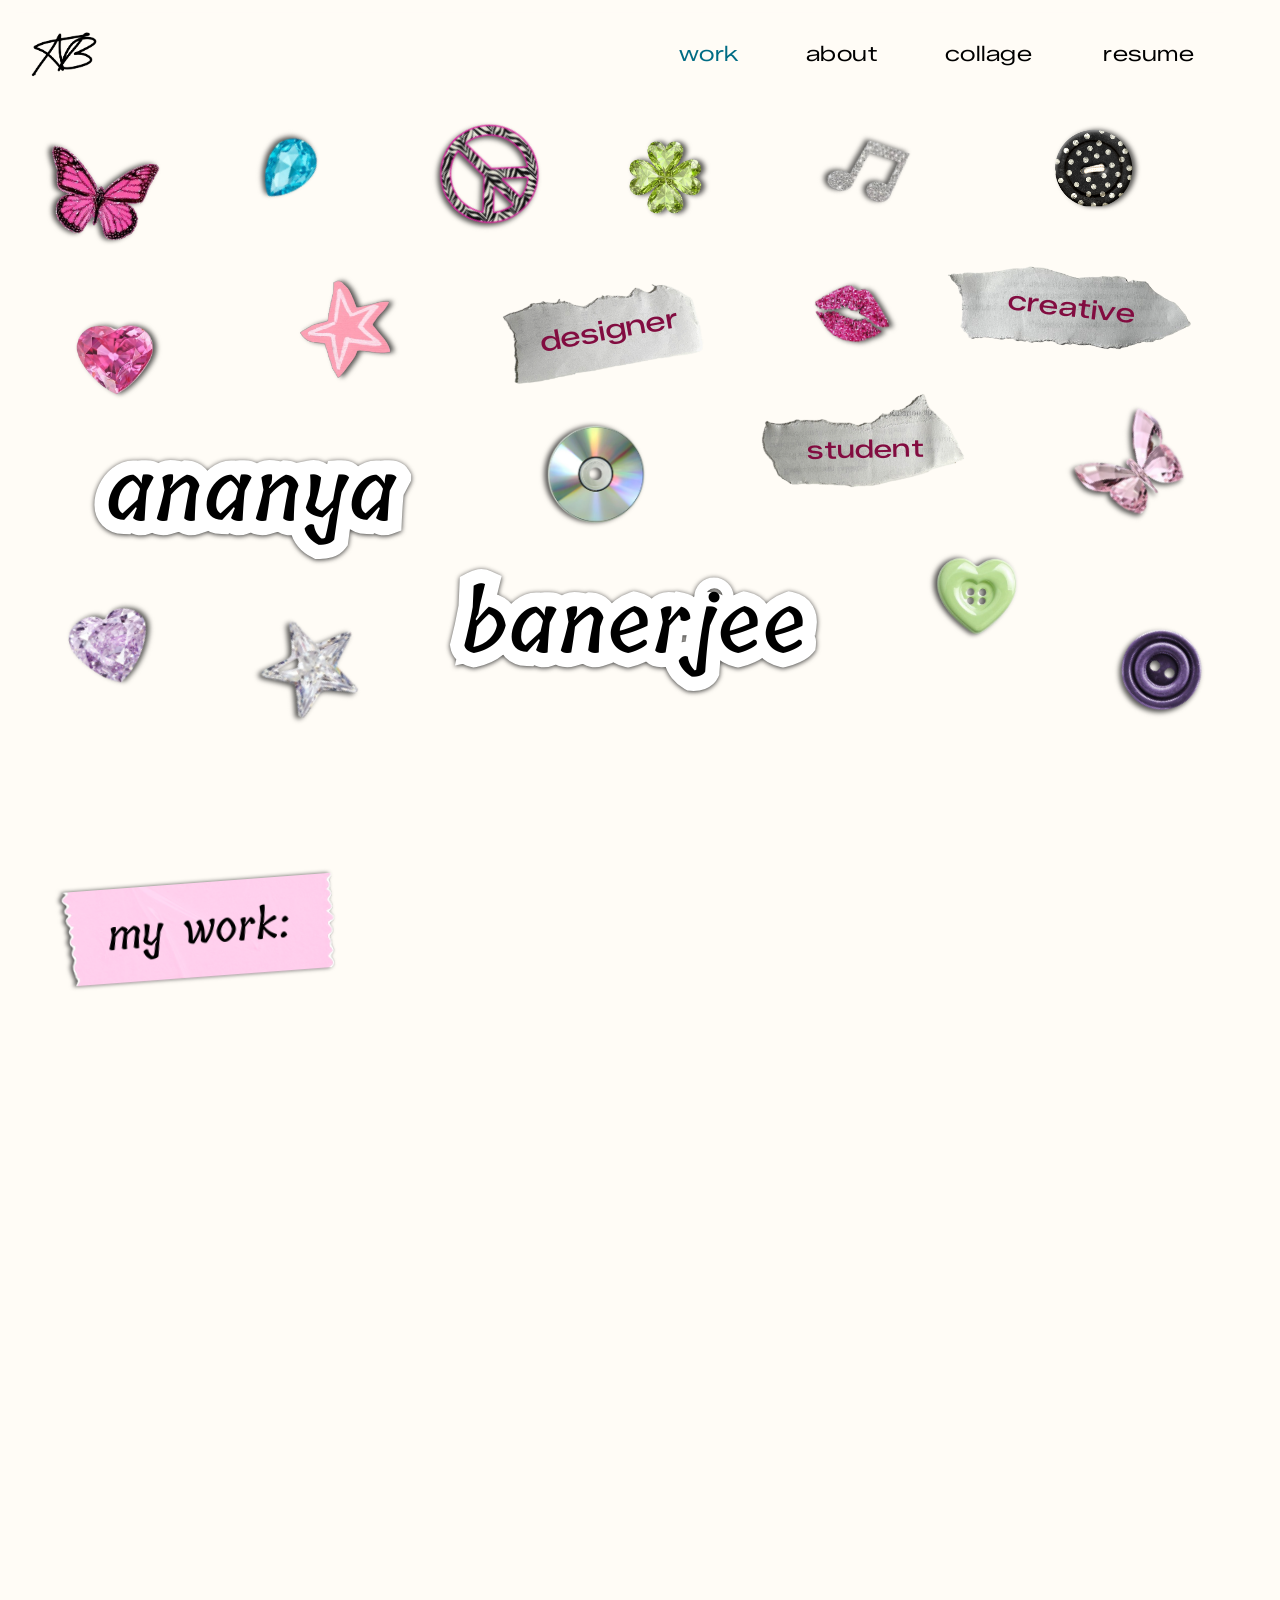
==== commit 2cda7d26: "Added interactive collage and mobile layouts" ====
--- a/index.html
+++ b/index.html
@@ -41,6 +41,7 @@
 
 .home-hero-art .name-text { font-size: 96px; letter-spacing: 1.92px; line-height: 15px; }
 </style>
+<link rel="stylesheet" href="home-mobile.css">
 <link rel="icon" type="image/png" href="/Assets/ab_pink_star.png">
 </head>
 <body class="home-page">
@@ -52,7 +53,7 @@
       <ul class="nav-links">
         <li><a href="index.html" class="nav-current">work</a></li>
         <li><a href="about.html">about</a></li>
-        <li><a href="coming-soon.html?project=Collage">collage</a></li>
+        <li><a href="collage.html">collage</a></li>
         <li>
           <a href="https://docs.google.com/document/d/1TirXVIre3TSZLm0B2PwHUFP9qbT0IzNKVS-qZgrSqyw/edit?usp=sharing"
              target="_blank"
@@ -68,23 +69,24 @@
 <section class="home-hero-wrap" aria-label="Ananya Banerjee — designer, student, creative"><div class="home-hero-stage"><div class="home-hero-art">
     <h1 class="name-text" style="--l:119px;--t:357px;--w:492px;--h:159px;--hero-delay:0ms;"><span class="about-name-peel"><span class="about-name-front">ananya</span><span class="about-name-back" aria-hidden="true">ananya</span></span></h1>
     <p class="name-text" style="--l:519px;--t:506px;--w:602px;--h:159px;--hero-delay:140ms;"><span class="about-name-peel"><span class="about-name-front">banerjee</span><span class="about-name-back" aria-hidden="true">banerjee</span></span></p>
-    <div class="home-tag-group home-tag-creative" data-hero-stage="intro" style="left:1030px;top:137px;width:340px;height:169.331px;--hero-delay:320ms;"><div class="sk" style="--hero-delay:320ms;--l:0.0000px;--t:0.0000px;--w:340px;--h:169.331px;"><div class="sk-i" style="--iw:130.619px;--ih:326.548px;--r:-83.02deg;"><img src="Assets/my own photos:assets/paper_scrap_1.png" alt=""></div></div><div class="sk" style="--hero-delay:320ms;--l:85.0500px;--t:60.0690px;--w:181.004px;--h:62.262px;"><p class="tag-word" style="--iw:177.335px;--ih:42.258px;--r:6.57deg;font-size:30.333px;letter-spacing:0.6067px;">creative</p></div></div>
-    <div class="home-tag-group home-tag-student" data-hero-stage="intro" style="left:820px;top:320px;width:306px;height:136.93px;--hero-delay:420ms;"><div class="sk" style="--hero-delay:420ms;--l:0.0000px;--t:0.0000px;--w:306px;--h:136.93px;"><div class="sk-i" style="--iw:131.809px;--ih:303.813px;--r:90.97deg;"><img src="Assets/my own photos:assets/paper_scrap_2.png" alt=""></div></div><div class="sk" style="--hero-delay:420ms;--l:65.4500px;--t:46.3610px;--w:175.807px;--h:43.798px;"><p class="tag-word" style="--iw:174.947px;--ih:39.834px;--r:-1.3deg;font-size:28.593px;letter-spacing:0.5719px;">student</p></div></div>
-    <div class="home-tag-group home-tag-designer" data-hero-stage="intro" style="left:523px;top:164px;width:326px;height:182.684px;--hero-delay:220ms;"><div class="sk" style="--hero-delay:220ms;--l:0.0000px;--t:0.0000px;--w:326px;--h:182.684px;"><div class="sk-i" style="--iw:142.165px;--ih:309.635px;--r:82.24deg;"><img src="Assets/my own photos:assets/paper_scrap_3.png" alt=""></div></div><div class="sk" style="--hero-delay:220ms;--l:76.2400px;--t:54.1555px;--w:171.353px;--h:72.249px;"><p class="tag-word" style="--iw:166.269px;--ih:43.599px;--r:-10.16deg;font-size:31.296px;letter-spacing:0.6259px;">designer</p></div></div>
-    <div class="sk shadow-r" data-hero-stage="decoration" style="--hero-delay:1000ms;--hero-hover-angle:45deg;--l:336px;--t:197px;--w:105px;--h:113px;"><img src="Assets/star_light_pink.png" alt=""></div>
-    <div class="sk" data-hero-stage="decoration" style="--hero-delay:1045ms;--hero-hover-angle:45deg;--l:260px;--t:543px;--w:180.513px;--h:180.513px;"><div class="sk-i shadow-l" style="--iw:134.998px;--ih:134.998px;--r:-26deg;"><img src="Assets/star_gem.png" alt=""></div></div>
-    <div class="sk" data-hero-stage="decoration" data-hero-flight="click" data-flight-direction="left" tabindex="0" role="button" aria-label="Let the gem butterfly fly" style="--hero-delay:1090ms;--hero-hover-angle:-45deg;--l:1192px;--t:325px;--w:167.335px;--h:165.658px;"><div class="sk-i shadow-l" style="--iw:126.084px;--ih:110.022px;--r:-40.77deg;"><img src="Assets/butterfly_gem.png" alt=""></div></div>
-    <div class="sk" data-hero-stage="decoration" style="--hero-delay:1135ms;--hero-hover-angle:-45deg;--l:921.62px;--t:16.69px;--w:115.112px;--h:113.96px;"><div class="sk-i shadow-l" style="--iw:90.021px;--ih:88.06px;--r:20.45deg;"><img src="Assets/music_double.png" alt=""></div></div>
-    <div class="sk shadow-r" data-hero-stage="decoration" style="--hero-delay:1180ms;--hero-hover-angle:45deg;--l:708px;--t:42px;--w:81px;--h:81px;"><img src="Assets/lucky_gem.png" alt=""></div>
-    <div class="sk shadow-r" data-hero-stage="decoration" style="--hero-delay:1225ms;--hero-hover-angle:45deg;--l:1187px;--t:29.17px;--w:87px;--h:86px;"><img src="Assets/button.png" alt=""></div>
-    <div class="sk shadow-l" data-hero-stage="decoration" data-hero-cd style="--hero-delay:1270ms;--hero-hover-angle:45deg;--l:607px;--t:353px;--w:130px;--h:126px;"><img src="Assets/cd.png" alt=""></div>
-    <div class="sk" data-hero-stage="decoration" style="--hero-delay:1315ms;--hero-hover-angle:45deg;--l:277px;--t:25px;--w:94.381px;--h:98.385px;"><div class="sk-i shadow-r" style="--iw:60.271px;--ih:77.84px;--r:-144.27deg;"><div class="crop"><img src="Assets/gem.png" alt="" style="left:-41.7%;top:-24.57%;width:184.5%;height:142.86%;"></div></div></div>
-    <div class="sk" data-hero-stage="decoration" style="--hero-delay:1360ms;--hero-hover-angle:-45deg;--l:1242px;--t:572px;--w:128.324px;--h:128.344px;"><div class="sk-i shadow-l" style="--iw:90.996px;--ih:90.693px;--r:-47.67deg;"><img src="Assets/purp_button.png" alt=""></div></div>
-    <div class="sk" data-hero-stage="decoration" style="--hero-delay:1405ms;--hero-hover-angle:-45deg;--l:905px;--t:192px;--w:107.383px;--h:88.049px;"><div class="sk-i shadow-r" style="--iw:95.832px;--ih:71.625px;--r:10.61deg;"><img src="Assets/lips.png" alt=""></div></div>
-    <div class="sk shadow-l" data-hero-stage="decoration" style="--hero-delay:1450ms;--hero-hover-angle:-45deg;--l:1052px;--t:506px;--w:95px;--h:91px;"><div class="crop"><img src="Assets/green_heart.png" alt="" style="left:-50%;top:-51.04%;width:198.41%;height:207.47%;"></div></div>
-    <div class="sk shadow-r" data-hero-stage="decoration" style="--hero-delay:1495ms;--hero-hover-angle:45deg;--l:81px;--t:245px;--w:95px;--h:85px;"><div class="crop"><img src="Assets/pink_gem.png" alt="" style="left:-44.11%;top:-56.17%;width:190.11%;height:212.77%;"></div></div>
-    <div class="sk shadow-l" data-hero-stage="decoration" data-hero-flight="click" data-flight-direction="right" tabindex="0" role="button" aria-label="Let the pink butterfly fly" style="--hero-delay:1540ms;--hero-hover-angle:45deg;--l:58px;--t:47px;--w:122px;--h:107px;"><img src="Assets/pink_butterfly.png" alt=""></div>
-    <div class="sk" data-hero-stage="decoration" style="--hero-delay:1585ms;--hero-hover-angle:-45deg;--l:68px;--t:553.93px;--w:114.917px;--h:114.917px;"><div class="sk-i shadow-r" style="--iw:92.822px;--ih:92.822px;--r:-16.1deg;"><img src="Assets/heart_gem.png" alt=""></div></div>
+    <div class="home-tag-group home-tag-creative" data-hero-stage="intro" style="left:1030px;top:137px;width:340px;height:169.331px;--hero-delay:320ms;"><div class="sk" style="--hero-delay:320ms;--l:0.0000px;--t:0.0000px;--w:340px;--h:169.331px;"><div class="sk-i" style="--iw:130.619px;--ih:326.548px;--r:-83.02deg;"><picture><source media="(max-width: 767px)" srcset="Assets/home_mobile/paper_creative.png"><img src="Assets/my own photos:assets/paper_scrap_1.png" alt=""></picture></div></div><div class="sk" style="--hero-delay:320ms;--l:85.0500px;--t:60.0690px;--w:181.004px;--h:62.262px;"><p class="tag-word" style="--iw:177.335px;--ih:42.258px;--r:6.57deg;font-size:30.333px;letter-spacing:0.6067px;">creative</p></div></div>
+    <div class="home-tag-group home-tag-student" data-hero-stage="intro" style="left:820px;top:320px;width:306px;height:136.93px;--hero-delay:420ms;"><div class="sk" style="--hero-delay:420ms;--l:0.0000px;--t:0.0000px;--w:306px;--h:136.93px;"><div class="sk-i" style="--iw:131.809px;--ih:303.813px;--r:90.97deg;"><picture><source media="(max-width: 767px)" srcset="Assets/home_mobile/paper_student.png"><img src="Assets/my own photos:assets/paper_scrap_2.png" alt=""></picture></div></div><div class="sk" style="--hero-delay:420ms;--l:65.4500px;--t:46.3610px;--w:175.807px;--h:43.798px;"><p class="tag-word" style="--iw:174.947px;--ih:39.834px;--r:-1.3deg;font-size:28.593px;letter-spacing:0.5719px;">student</p></div></div>
+    <div class="home-tag-group home-tag-designer" data-hero-stage="intro" style="left:523px;top:164px;width:326px;height:182.684px;--hero-delay:220ms;"><div class="sk" style="--hero-delay:220ms;--l:0.0000px;--t:0.0000px;--w:326px;--h:182.684px;"><div class="sk-i" style="--iw:142.165px;--ih:309.635px;--r:82.24deg;"><picture><source media="(max-width: 767px)" srcset="Assets/home_mobile/paper_designer.png"><img src="Assets/my own photos:assets/paper_scrap_3.png" alt=""></picture></div></div><div class="sk" style="--hero-delay:220ms;--l:76.2400px;--t:54.1555px;--w:171.353px;--h:72.249px;"><p class="tag-word" style="--iw:166.269px;--ih:43.599px;--r:-10.16deg;font-size:31.296px;letter-spacing:0.6259px;">designer</p></div></div>
+    <div class="sk shadow-r" data-hero-stage="decoration" style="--hero-delay:1000ms;--hero-hover-angle:45deg;--l:336px;--t:197px;--w:105px;--h:113px;" data-mobile-art="star_light_pink"><img src="Assets/star_light_pink.png" alt=""></div>
+    <div class="sk" data-hero-stage="decoration" style="--hero-delay:1045ms;--hero-hover-angle:45deg;--l:260px;--t:543px;--w:180.513px;--h:180.513px;" data-mobile-art="star_gem"><div class="sk-i shadow-l" style="--iw:134.998px;--ih:134.998px;--r:-26deg;"><img src="Assets/star_gem.png" alt=""></div></div>
+    <div class="sk" data-hero-stage="decoration" data-hero-flight="click" data-flight-direction="left" tabindex="0" role="button" aria-label="Let the gem butterfly fly" style="--hero-delay:1090ms;--hero-hover-angle:-45deg;--l:1192px;--t:325px;--w:167.335px;--h:165.658px;" data-mobile-art="butterfly_gem"><div class="sk-i shadow-l" style="--iw:126.084px;--ih:110.022px;--r:-40.77deg;"><img src="Assets/butterfly_gem.png" alt=""></div></div>
+    <div class="sk" data-hero-stage="decoration" style="--hero-delay:1135ms;--hero-hover-angle:-45deg;--l:921.62px;--t:16.69px;--w:115.112px;--h:113.96px;" data-mobile-art="music_double"><div class="sk-i shadow-l" style="--iw:90.021px;--ih:88.06px;--r:20.45deg;"><img src="Assets/music_double.png" alt=""></div></div>
+    <div class="sk shadow-r" data-hero-stage="decoration" style="--hero-delay:1180ms;--hero-hover-angle:45deg;--l:708px;--t:42px;--w:81px;--h:81px;" data-mobile-art="lucky_gem"><img src="Assets/lucky_gem.png" alt=""></div>
+    <div class="sk shadow-r" data-hero-stage="decoration" style="--hero-delay:1225ms;--hero-hover-angle:45deg;--l:1187px;--t:29.17px;--w:87px;--h:86px;" data-mobile-art="button"><img src="Assets/button.png" alt=""></div>
+    <div class="sk shadow-l" data-hero-stage="decoration" data-hero-cd style="--hero-delay:1270ms;--hero-hover-angle:45deg;--l:607px;--t:353px;--w:130px;--h:126px;" data-mobile-art="cd"><img src="Assets/cd.png" alt=""></div>
+    <div class="sk" data-hero-stage="decoration" style="--hero-delay:1315ms;--hero-hover-angle:45deg;--l:277px;--t:25px;--w:94.381px;--h:98.385px;" data-mobile-art="gem"><div class="sk-i shadow-r" style="--iw:60.271px;--ih:77.84px;--r:-144.27deg;"><div class="crop"><img src="Assets/gem.png" alt="" style="left:-41.7%;top:-24.57%;width:184.5%;height:142.86%;"></div></div></div>
+    <div class="sk" data-hero-stage="decoration" style="--hero-delay:1360ms;--hero-hover-angle:-45deg;--l:1242px;--t:572px;--w:128.324px;--h:128.344px;" data-mobile-art="purp_button"><div class="sk-i shadow-l" style="--iw:90.996px;--ih:90.693px;--r:-47.67deg;"><img src="Assets/purp_button.png" alt=""></div></div>
+    <div class="sk" data-hero-stage="decoration" style="--hero-delay:1405ms;--hero-hover-angle:-45deg;--l:905px;--t:192px;--w:107.383px;--h:88.049px;" data-mobile-art="lips"><div class="sk-i shadow-r" style="--iw:95.832px;--ih:71.625px;--r:10.61deg;"><img src="Assets/lips.png" alt=""></div></div>
+    <div class="sk shadow-l" data-hero-stage="decoration" style="--hero-delay:1450ms;--hero-hover-angle:-45deg;--l:1052px;--t:506px;--w:95px;--h:91px;" data-mobile-art="green_heart"><div class="crop"><img src="Assets/green_heart.png" alt="" style="left:-50%;top:-51.04%;width:198.41%;height:207.47%;"></div></div>
+    <div class="sk shadow-r" data-hero-stage="decoration" style="--hero-delay:1495ms;--hero-hover-angle:45deg;--l:81px;--t:245px;--w:95px;--h:85px;" data-mobile-art="pink_gem"><div class="crop"><img src="Assets/pink_gem.png" alt="" style="left:-44.11%;top:-56.17%;width:190.11%;height:212.77%;"></div></div>
+    <div class="sk shadow-l" data-hero-stage="decoration" data-hero-flight="click" data-flight-direction="right" tabindex="0" role="button" aria-label="Let the pink butterfly fly" style="--hero-delay:1540ms;--hero-hover-angle:45deg;--l:58px;--t:47px;--w:122px;--h:107px;" data-mobile-art="pink_butterfly"><img src="Assets/pink_butterfly.png" alt=""></div>
+    <div class="sk" data-hero-stage="decoration" style="--hero-delay:1585ms;--hero-hover-angle:-45deg;--l:68px;--t:553.93px;--w:114.917px;--h:114.917px;" data-mobile-art="heart_gem"><div class="sk-i shadow-r" style="--iw:92.822px;--ih:92.822px;--r:-16.1deg;"><img src="Assets/heart_gem.png" alt=""></div></div>
+<div class="sk home-peace-sticker" data-hero-stage="decoration" data-mobile-art="peace_zebra" style="--hero-delay:1630ms;--hero-hover-angle:45deg;--l:472px;--t:0px;--w:157.355px;--h:157.355px;"><div class="sk-i shadow-l" style="--iw:111.272px;--ih:111.272px;--r:-45.54deg;"><img src="Assets/peace_zebra.png" alt=""></div></div>
 </div></div></section>
 
 <div class="home-work-marker">
@@ -100,7 +102,7 @@
 
     <!-- ============ PLACEFUL (peach board) ============ -->
     <a href="placeful.html" aria-label="View the Placeful case study" style="display:contents;">
-    <div class="sk project-hover" style="--project-turn:4deg;--project-x:0px;--project-y:0px;--l:709px;--t:1513px;--w:646.27px;--h:504.04px;">
+    <div class="sk project-hover" style="--project-turn:4deg;--project-x:0px;--project-y:0px;--l:709px;--t:1513px;--w:646.27px;--h:504.04px;" data-mobile-art="project-709">
       <div class="sk-i project-board shadow-card" style="--iw:610px;--ih:454px;--r:4.86deg;background:#FFDCBD;">
         <div class="crop" style="position:absolute;left:153.85px;top:31.08px;width:301.62px;height:390.98px;">
           <img src="Assets/iphone16_placeful.png" alt="Placeful app screenshots on iPhone" style="left:-48.95%;top:-6.57%;width:194.57%;height:112.57%;">
@@ -108,28 +110,28 @@
       </div>
     </div>
     </a>
-    <div class="sk" style="--l:682.4px;--t:1455.4px;--w:199.2px;--h:138.08px;">
+    <div class="sk" style="--l:682.4px;--t:1455.4px;--w:199.2px;--h:138.08px;" data-mobile-art="project-682.4">
       <div class="sk-i shadow-tu" style="--iw:184.97px;--ih:73.94px;--r:-22.09deg;"><img src="Assets/yellow_tape.png" alt=""></div>
     </div>
-    <div class="sk" style="--l:1194.4px;--t:1948.08px;--w:199.2px;--h:128.94px;">
+    <div class="sk" style="--l:1194.4px;--t:1948.08px;--w:199.2px;--h:128.94px;" data-mobile-art="project-1194.4">
       <div class="sk-i shadow-td" style="--iw:185.39px;--ih:73.64px;--r:161.4deg;"><img src="Assets/yellow_tape.png" alt=""></div>
     </div>
     <a href="placeful.html" aria-label="View the Placeful case study" style="display:contents;">
-    <div class="sk contain shadow-tu project-hover" style="--project-turn:-4deg;--project-x:0px;--project-y:0px;--l:78px;--t:1513px;--w:504px;--h:142px;">
+    <div class="sk contain shadow-tu project-hover" style="--project-turn:-4deg;--project-x:0px;--project-y:0px;--l:78px;--t:1513px;--w:504px;--h:142px;" data-mobile-art="project-78">
       <div class="crop"><img src="Assets/placeful_logo.png" alt="Placeful logo" style="left:-28.05%;top:-93.37%;width:237.51%;height:281.28%;"></div>
     </div>
     </a>
-    <div class="quote-box shadow-quote" style="left:82px;top:1693px;width:559px;">
+    <div class="quote-box shadow-quote" data-mobile-quote="placeful" style="left:82px;top:1693px;width:559px;">
       <p>~ A social experience that makes discovering your community feel more personal, intentional, and worth remembering.</p>
     </div>
-    <div class="sk shadow-card project-hover" style="--project-turn:5deg;--project-x:0px;--project-y:6px;--l:507px;--t:1475px;--w:162px;--h:218px;">
+    <div class="sk shadow-card project-hover" style="--project-turn:5deg;--project-x:0px;--project-y:6px;--l:507px;--t:1475px;--w:162px;--h:218px;" data-mobile-art="project-507">
       <div class="crop"><img src="Assets/eiffel.png" alt="" style="left:-30.22%;top:-26.39%;width:141.04%;height:183.06%;"></div>
     </div>
 
     <!-- ============ FINERGY (green board) ============ -->
     <div class="home-finergy-cluster project-hover" style="--project-turn:5deg;">
     <a href="finergy.html" aria-label="View the Finergy case study" style="display:contents;">
-    <div class="sk" style="--l:0px;--t:118px;--w:636.19px;--h:489.85px;">
+    <div class="sk" style="--l:0px;--t:118px;--w:636.19px;--h:489.85px;" data-mobile-art="project-0">
       <div class="sk-i project-board shadow-card" style="--iw:610px;--ih:454px;--r:-3.45deg;background:#E3F9E1;">
         <div class="crop" style="position:absolute;left:55.34px;top:95.73px;width:497.46px;height:303.33px;">
           <img src="Assets/portfolio_cover_finergy.png" alt="Finergy app screenshots" style="left:-8.87%;top:-17.7%;width:115.66%;height:135%;">
@@ -142,7 +144,7 @@
     </div>
     </div>
     <a href="finergy.html" aria-label="View the Finergy case study" style="display:contents;">
-    <div class="sk project-hover" style="--project-turn:-3deg;--project-x:6px;--project-y:0px;--l:776px;--t:2225px;--w:556.72px;--h:220.01px;">
+    <div class="sk project-hover" style="--project-turn:-3deg;--project-x:6px;--project-y:0px;--l:776px;--t:2225px;--w:556.72px;--h:220.01px;" data-mobile-art="project-776">
       <div class="sk-i project-card shadow-td" style="--iw:551px;--ih:204px;--r:1.67deg;">
         <img src="Assets/finergy_tree_icon.png" alt="" class="proj-icon contain" style="left:23px;top:12px;width:158px;height:163px;">
         <p class="proj-brand-title" style="left:186px;top:51px;width:265.28px;">Finergy</p>
@@ -150,19 +152,19 @@
       </div>
     </div>
     </a>
-    <div class="quote-box shadow-quote" style="left:774px;top:2501px;width:581px;text-align:right;">
+    <div class="quote-box shadow-quote" data-mobile-quote="finergy" style="left:774px;top:2501px;width:581px;text-align:right;">
       <p>~ A financial literacy experience helping young adults build confidence around budgeting, saving, and their financial future.</p>
     </div>
-    <div class="sk project-hover" style="--project-turn:8deg;--project-x:0px;--project-y:0px;--l:766.8px;--t:2434.2px;--w:91.95px;--h:178.04px;">
+    <div class="sk project-hover" style="--project-turn:8deg;--project-x:0px;--project-y:0px;--l:766.8px;--t:2434.2px;--w:91.95px;--h:178.04px;" data-mobile-art="project-766.8">
       <div class="sk-i shadow-tu" style="--iw:82.5px;--ih:173.75px;--r:3.16deg;"><img src="Assets/half_paperclip.png" alt=""></div>
     </div>
-    <div class="sk project-hover" style="--project-turn:-7deg;--project-x:0px;--project-y:0px;--l:1202px;--t:2171px;--w:183.99px;--h:186.97px;">
+    <div class="sk project-hover" style="--project-turn:-7deg;--project-x:0px;--project-y:0px;--l:1202px;--t:2171px;--w:183.99px;--h:186.97px;" data-mobile-art="project-1202">
       <div class="sk-i shadow-card" style="--iw:117px;--ih:146px;--r:-40.83deg;"><img src="Assets/money.png" alt=""></div>
     </div>
 
     <!-- ============ GT BUZZWALK (blue board) ============ -->
     <a href="coming-soon.html?project=GT%20Buzzwalk" aria-label="View the GT Buzzwalk project (coming soon)" style="display:contents;">
-    <div class="sk project-hover" style="--project-turn:-4deg;--project-x:0px;--project-y:0px;--l:687px;--t:3007.09px;--w:646.27px;--h:504.04px;">
+    <div class="sk project-hover" style="--project-turn:-4deg;--project-x:0px;--project-y:0px;--l:687px;--t:3007.09px;--w:646.27px;--h:504.04px;" data-mobile-art="project-687">
       <div class="sk-i project-board shadow-card" style="--iw:610px;--ih:454px;--r:4.86deg;background:#BDD0FF;">
         <div class="crop" style="position:absolute;left:61.01px;top:47.91px;width:490px;height:380px;">
           <img src="Assets/portfolio_cover_buzzwalk.png" alt="GT Buzzwalk app screenshots" style="left:-23.61%;top:-17.33%;width:147.84%;height:135.45%;">
@@ -171,7 +173,7 @@
     </div>
     </a>
     <a href="coming-soon.html?project=GT%20Buzzwalk" aria-label="View the GT Buzzwalk project (coming soon)" style="display:contents;">
-    <div class="sk project-hover" style="--project-turn:5deg;--project-x:0px;--project-y:0px;--l:132px;--t:2950px;--w:343.58px;--h:309.3px;">
+    <div class="sk project-hover" style="--project-turn:5deg;--project-x:0px;--project-y:0px;--l:132px;--t:2950px;--w:343.58px;--h:309.3px;" data-mobile-art="project-132">
       <div class="sk-i project-card shadow-td" style="--iw:324px;--ih:287px;--r:-4.08deg;">
         <div class="crop" style="position:absolute;left:27px;top:10px;width:270px;height:267px;">
           <img src="Assets/buzzwalk_icon.png" alt="GT Buzzwalk logo" style="left:-64.89%;top:-12.13%;width:227.56%;height:125.62%;">
@@ -179,20 +181,20 @@
       </div>
     </div>
     </a>
-    <div class="quote-box shadow-quote" style="left:78px;top:3309px;width:505px;">
+    <div class="quote-box shadow-quote" data-mobile-quote="buzzwalk" style="left:78px;top:3309px;width:505px;">
       <p>~ An accessible navigation experience designed around the different ways people move through Georgia Tech.</p>
     </div>
-    <div class="sk" style="--l:639px;--t:3419px;--w:75.63px;--h:80.4px;">
+    <div class="sk" style="--l:639px;--t:3419px;--w:75.63px;--h:80.4px;" data-mobile-art="project-639">
       <div class="sk-i shadow-td" style="--iw:55px;--ih:64px;--r:-157.01deg;"><img src="Assets/yellow_push.png" alt=""></div>
     </div>
-    <div class="sk shadow-tu" style="--l:1300px;--t:3014px;--w:66px;--h:74px;"><img src="Assets/blue_push.png" alt=""></div>
-    <div class="sk" style="--l:671px;--t:2961px;--w:89.98px;--h:78.27px;">
+    <div class="sk shadow-tu" style="--l:1300px;--t:3014px;--w:66px;--h:74px;" data-mobile-art="project-1300"><img src="Assets/blue_push.png" alt=""></div>
+    <div class="sk" style="--l:671px;--t:2961px;--w:89.98px;--h:78.27px;" data-mobile-art="project-671">
       <div class="sk-i flip shadow-tu" style="--iw:76px;--ih:58px;--r:17.6deg;"><img src="Assets/gold_pin.png" alt=""></div>
     </div>
-    <div class="sk" style="--l:1266px;--t:3472px;--w:77.61px;--h:77.61px;">
+    <div class="sk" style="--l:1266px;--t:3472px;--w:77.61px;--h:77.61px;" data-mobile-art="project-1266">
       <div class="sk-i flip shadow-td" style="--iw:63px;--ih:63px;--r:-15.58deg;"><img src="Assets/white_push.png" alt=""></div>
     </div>
-    <div class="sk project-hover" style="--project-turn:0deg;--project-x:-12px;--project-y:0px;--l:352.62px;--t:3169.53px;--w:301.03px;--h:184.9px;">
+    <div class="sk project-hover" style="--project-turn:0deg;--project-x:-12px;--project-y:0px;--l:352.62px;--t:3169.53px;--w:301.03px;--h:184.9px;" data-mobile-art="project-352.62">
       <div class="sk-i flip shadow-card" style="--iw:282.58px;--ih:144.04px;--r:-171.35deg;">
         <div class="crop"><img src="Assets/converse.png" alt="" style="left:-36.36%;top:-112.74%;width:162.34%;height:318.47%;"></div>
       </div>
@@ -243,28 +245,28 @@
       </a>
     </div>
 
-    <button type="button" class="sk finergy-butterfly" aria-label="Let the butterfly fly" style="--l:579px;--t:89px;--w:92.19px;--h:104.3px;">
+    <button type="button" class="sk finergy-butterfly" data-mobile-gem="butterfly_gem" aria-label="Let the butterfly fly" style="--l:579px;--t:89px;--w:92.19px;--h:104.3px;">
       <span class="sk-i shadow-r" style="--iw:76.36px;--ih:91.6px;--r:10.82deg;"><img src="Assets/butterfly_gem.png" alt=""></span>
     </button>
-    <div class="sk" style="--l:1200px;--t:132.05px;--w:67.22px;--h:67.22px;">
+    <div class="sk" data-mobile-gem="heart_gem" style="--l:1200px;--t:132.05px;--w:67.22px;--h:67.22px;">
       <div class="sk-i shadow-l" style="--iw:54.29px;--ih:54.29px;--r:-16.1deg;"><img src="Assets/heart_gem.png" alt=""></div>
     </div>
 
     <div class="finergy-contact-tape">
-      <img src="Assets/blue_tape.png" alt="">
+      <picture><source media="(max-width: 767px)" srcset="Assets/home_mobile/contact_tape.png"><img src="Assets/blue_tape.png" alt=""></picture>
       <p class="footer-tape-text">would love to talk!</p>
     </div>
 
-    <div class="sk" style="--l:30px;--t:320px;--w:100.88px;--h:100.88px;">
+    <div class="sk" data-mobile-gem="star_gem" style="--l:30px;--t:320px;--w:100.88px;--h:100.88px;">
       <div class="sk-i shadow-l" style="--iw:93.04px;--ih:92.04px;--r:-11deg;"><img src="Assets/star_gem.png" alt=""></div>
     </div>
-    <div class="sk" style="--l:218px;--t:316px;--w:112.233px;--h:112.233px;">
+    <div class="sk" data-mobile-gem="gem" style="--l:218px;--t:316px;--w:112.233px;--h:112.233px;">
       <div class="sk-i shadow-l" style="--iw:95.951px;--ih:95.951px;--r:10.8deg;"><img src="Assets/gem.png" alt=""></div>
     </div>
-    <div class="sk" style="--l:1337px;--t:39px;--w:68.84px;--h:68.84px;">
+    <div class="sk" data-mobile-gem="lucky_gem" style="--l:1337px;--t:39px;--w:68.84px;--h:68.84px;">
       <div class="sk-i shadow-r" style="--iw:55.43px;--ih:55.43px;--r:-16.43deg;"><img src="Assets/lucky_gem.png" alt=""></div>
     </div>
-    <div class="sk" style="--l:434px;--t:320px;--w:68.84px;--h:68.84px;">
+    <div class="sk" data-mobile-gem="pink_circle_gem" style="--l:434px;--t:320px;--w:68.84px;--h:68.84px;">
       <div class="sk-i shadow-r" style="--iw:54.59px;--ih:54.59px;--r:-18.09deg;"><img src="Assets/pink_circle_gem.png" alt=""></div>
     </div>
 
@@ -286,6 +288,20 @@
   var heroStage = document.querySelector('.home-hero-stage');
   function applyCanvasScale() {
     var vw = document.documentElement.clientWidth;
+    var mobile = vw < 768;
+    var mobileScale = vw / 402;
+    document.documentElement.style.setProperty('--home-mobile-scale', mobileScale);
+    if (mobile) {
+      heroWrap.style.height = 440 * mobileScale + 'px';
+      heroStage.style.width = vw + 'px';
+      heroStage.style.height = 440 * mobileScale + 'px';
+      wrap.style.width = vw + 'px';
+      wrap.style.height = 579 * mobileScale + 'px';
+      navWrap.style.height = 128 * mobileScale + 'px';
+      contact.style.height = 328 * mobileScale + 'px';
+      document.querySelector('.home-contact-anchor').style.width = vw + 'px';
+      return;
+    }
     var gutter = vw >= 768 ? 48 : 16;
     var navHeight = 107 * vw / DESIGN_WIDTH;
     // Restore the hero’s original viewport-wide scale independently of the projects.
@@ -374,8 +390,14 @@
   var cd = document.querySelector('[data-hero-cd]');
   var spin = cd.querySelector('img').animate([{ rotate: '0deg' }, { rotate: '360deg' }], { duration: 2200, iterations: Infinity, easing: 'linear' });
   spin.pause();
-  cd.addEventListener('pointerenter', function () { if (!reduced.matches) spin.play(); });
-  cd.addEventListener('pointerleave', function () { spin.pause(); });
+  var touchSpinning = false;
+  cd.addEventListener('pointerenter', function (event) { if (event.pointerType !== 'touch' && !reduced.matches) spin.play(); });
+  cd.addEventListener('pointerleave', function () { if (!touchSpinning) spin.pause(); });
+  cd.addEventListener('click', function (event) {
+    if (event.pointerType !== 'touch' || reduced.matches) return;
+    touchSpinning = !touchSpinning;
+    if (touchSpinning) spin.play(); else spin.pause();
+  });
   reduced.addEventListener('change', function () { if (reduced.matches) spin.pause(); });
   document.querySelectorAll('[data-hero-flight]').forEach(function (butterfly) {
     var flying = false;
--- a/home-mobile.css
+++ b/home-mobile.css
@@ -0,0 +1,131 @@
+/* Narrow homepage layout: Figma 381:16, authored at 402px wide.
+   Existing DOM nodes keep their desktop interactions and restore at 768px. */
+@media (min-width: 768px) {
+  .home-page .home-tag-group picture img { filter: brightness(1.18) contrast(.94); }
+}
+.home-tag-group picture { display: contents; }
+.home-page .finergy-contact-tape > picture { position: absolute; inset: 0; pointer-events: none; }
+.home-page .finergy-contact-tape > picture > img { display: block; width: 100%; height: 100%; object-fit: fill; filter: drop-shadow(0 1px 2px #0009); }
+@media (max-width: 767px) {
+  .home-page .home-nav-wrap { overflow: hidden; }
+  .home-page .home-nav-canvas { width: 402px; height: 128px; transform: scale(var(--home-mobile-scale, 1)); }
+  .home-page .home-nav-canvas .nav { left: 0; top: 0; width: 402px; height: 128px; display: block; }
+  .home-page .home-nav-canvas .nav-logo { position: absolute; left: 177px; top: 40px; width: 48px; height: 42px; overflow: hidden; }
+  .home-page .home-nav-canvas .nav-logo img { position: absolute; left: -17.48%; top: -14.94%; width: 134.96%; height: 129.87%; max-width: none; }
+  .home-page .home-nav-canvas .nav-logo::after { inset: auto; left: -17.48%; top: -14.94%; width: 134.96%; height: 129.87%; }
+  .home-page .home-nav-canvas .nav-links { position: absolute; left: 37px; top: 95px; width: auto; gap: 22.937px; font-size: 14.68px; letter-spacing: .2936px; }
+  .home-page .home-nav-canvas .nav-links li:nth-child(1) { width: 53.214px; }
+  .home-page .home-nav-canvas .nav-links li:nth-child(2) { width: 61.013px; }
+  .home-page .home-nav-canvas .nav-links li:nth-child(n+3) { width: 72.481px; }
+  .home-page .home-nav-canvas .nav-links a { height: 24.772px; line-height: 20.643px; }
+  .home-page .home-hero-wrap { margin-top: 0; }
+  .home-page .home-hero-art { width: 402px; height: 440px; transform: scale(var(--home-mobile-scale, 1)); }
+  .home-page .home-hero-art .name-text { left: 37px; top: 230.0015px; width: 255.58px; height: 82.597px; font-size: 49.87px; letter-spacing: .9974px; line-height: 7.792px; -webkit-text-stroke-width: 16.62px; }
+  .home-page .home-hero-art p.name-text { left: 152px; top: 332.0015px; width: 312.73px; }
+  .home-page .home-hero-art .about-name-front, .home-page .home-hero-art .about-name-back { height: 82.597px; -webkit-text-stroke-width: 16.62px; }
+  .home-page .home-tag-group { transform: scale(.44156); transform-origin: top left; }
+  .home-page .home-tag-creative { left: 240px !important; top: 65px !important; }
+  .home-page .home-tag-student { left: 165px !important; top: 155px !important; }
+  .home-page .home-tag-designer { left: 18px !important; top: 81px !important; }
+  .home-page .home-tag-creative > .sk:nth-child(2) { left: 89.252px; top: 59.597px; }
+  .home-page .home-tag-student > .sk:nth-child(2) { left: 75.46px; top: 56.095px; }
+  .home-page .home-tag-designer > .sk:nth-child(2) { left: 78.245px; top: 52.155px; }
+  .home-page .home-hero-art [data-mobile-art="star_light_pink"] { left: 101px; top: 192px; width: 35px; height: 38px; }
+  .home-page .home-hero-art [data-mobile-art="star_gem"] { left: 65px; top: 324px; width: 76.747px; height: 76.747px; }
+  .home-page .home-hero-art [data-mobile-art="star_gem"] > .sk-i { width: 57.396px; height: 57.396px; }
+  .home-page .home-hero-art [data-mobile-art="butterfly_gem"] { left: 319px; top: 150px; width: 64.35px; height: 63.706px; }
+  .home-page .home-hero-art [data-mobile-art="butterfly_gem"] > .sk-i { width: 48.487px; height: 42.31px; }
+  .home-page .home-hero-art [data-mobile-art="music_double"] { left: 233px; top: 220px; width: 48.941px; height: 48.451px; }
+  .home-page .home-hero-art [data-mobile-art="music_double"] > .sk-i { width: 38.273px; height: 37.44px; }
+  .home-page .home-hero-art [data-mobile-art="lucky_gem"] { left: 191px; top: 38px; width: 34.438px; height: 34.438px; }
+  .home-page .home-hero-art [data-mobile-art="button"] { left: 345px; top: 36px; width: 33px; height: 33px; }
+  .home-page .home-hero-art [data-mobile-art="cd"] { left: 187px; top: 101px; width: 50px; height: 49px; }
+  .home-page .home-hero-art [data-mobile-art="gem"] { left: 112px; top: 34px; width: 40.127px; height: 41.829px; }
+  .home-page .home-hero-art [data-mobile-art="gem"] > .sk-i { width: 25.625px; height: 33.095px; }
+  .home-page .home-hero-art [data-mobile-art="purp_button"] { left: 334px; top: 287px; width: 44.407px; height: 44.413px; }
+  .home-page .home-hero-art [data-mobile-art="purp_button"] > .sk-i { width: 31.489px; height: 31.384px; }
+  .home-page .home-hero-art [data-mobile-art="lips"] { left: 237px; top: 290px; width: 45.655px; height: 37.435px; }
+  .home-page .home-hero-art [data-mobile-art="lips"] > .sk-i { width: 40.744px; height: 30.452px; }
+  .home-page .home-hero-art [data-mobile-art="green_heart"] { left: 314px; top: 236px; width: 37px; height: 35px; }
+  .home-page .home-hero-art [data-mobile-art="pink_gem"] { left: 33px; top: 172px; width: 40.417px; height: 36.114px; }
+  .home-page .home-hero-art [data-mobile-art="pink_butterfly"] { left: 37px; top: 33px; width: 41.687px; height: 36.377px; }
+  .home-page .home-hero-art [data-mobile-art="heart_gem"] { left: 18px; top: 312.64px; width: 48.5px; height: 48.5px; }
+  .home-page .home-hero-art [data-mobile-art="heart_gem"] > .sk-i { width: 39.175px; height: 39.175px; }
+  .home-page .home-hero-art [data-mobile-art="peace_zebra"] { left: 261px; top: 10px; width: 56.336px; height: 56.336px; }
+  .home-page .home-hero-art [data-mobile-art="peace_zebra"] > .sk-i { width: 39.837px; height: 39.837px; }
+  .home-page .home-work-marker { left: 0; top: 0; width: 100%; height: calc(100px * var(--home-mobile-scale, 1)); }
+  .home-page .home-work-tape { left: calc(16px * var(--home-mobile-scale, 1)); top: calc(31px * var(--home-mobile-scale, 1)); transform: scale(calc(.34942 * var(--home-mobile-scale, 1))); transform-origin: top left; }
+  .home-page .home-collage-wrap { margin-top: 0; overflow: hidden; }
+  .home-page .home-collage { width: 402px; height: 579px; transform: scale(var(--home-mobile-scale, 1)); }
+  .home-page .home-finergy-cluster { left: 31px; top: 183.74px; transform: scale(.260707); transform-origin: top left; }
+  .home-page .home-collage [data-mobile-art="project-709"] { left: 195.51px; top: 26.02px; transform: scale(0.260707); transform-origin: top left; }
+  .home-page .home-collage [data-mobile-art="project-682.4"] { left: 192.9px; top: 14px; transform: scale(0.217254); transform-origin: top left; }
+  .home-page .home-collage [data-mobile-art="project-1194.4"] { left: 326.38px; top: 142.25px; transform: scale(0.217254); transform-origin: top left; }
+  .home-page .home-collage [data-mobile-art="project-78"] { left: 31px; top: 26.02px; transform: scale(0.260707); transform-origin: top left; }
+  .home-page .home-collage [data-mobile-art="project-507"] { left: 142.84px; top: 16.11px; transform: scale(0.260938); transform-origin: top left; }
+  .home-page .home-collage [data-mobile-art="project-776"] { left: 212.97px; top: 211.64px; transform: scale(0.260707); transform-origin: top left; }
+  .home-page .home-collage [data-mobile-art="project-766.8"] { left: 212.97px; top: 275.51px; transform: scale(0.208526); transform-origin: top left; }
+  .home-page .home-collage [data-mobile-art="project-1202"] { left: 324.03px; top: 197.58px; transform: scale(0.260707); transform-origin: top left; }
+  .home-page .home-collage [data-mobile-art="project-687"] { left: 189.77px; top: 415.54px; transform: scale(0.260707); transform-origin: top left; }
+  .home-page .home-collage [data-mobile-art="project-132"] { left: 45.08px; top: 400.65px; transform: scale(0.260707); transform-origin: top left; }
+  .home-page .home-collage [data-mobile-art="project-639"] { left: 177.26px; top: 522.92px; transform: scale(0.260707); transform-origin: top left; }
+  .home-page .home-collage [data-mobile-art="project-1300"] { left: 349.58px; top: 417.34px; transform: scale(0.260707); transform-origin: top left; }
+  .home-page .home-collage [data-mobile-art="project-671"] { left: 185.6px; top: 403.52px; transform: scale(0.260707); transform-origin: top left; }
+  .home-page .home-collage [data-mobile-art="project-1266"] { left: 340.72px; top: 536.74px; transform: scale(0.26069); transform-origin: top left; }
+  .home-page .home-collage [data-mobile-art="project-352.62"] { left: 102.6px; top: 457.88px; transform: scale(0.260707); transform-origin: top left; }
+  .home-page .home-collage .quote-box { min-height: 0; transform: scale(.260707); transform-origin: top left; }
+  .home-page .home-collage [data-mobile-quote="placeful"] { left: 32.04px !important; top: 72.94px !important; }
+  .home-page .home-collage [data-mobile-quote="finergy"] { left: 212.45px !important; top: 283.59px !important; }
+  .home-page .home-collage [data-mobile-quote="buzzwalk"] { left: 31px !important; top: 494.25px !important; padding-right: 49px; }
+  .home-page .home-contact-band { margin-top: calc(50px * var(--home-mobile-scale, 1)); }
+  .home-page .home-contact-anchor .site-footer { width: 402px; height: 328px; transform: scale(var(--home-mobile-scale, 1)); }
+  .home-page .site-footer .footer-title { left: 46px; top: 88.003px; transform: scale(.491094); transform-origin: top left; }
+  .home-page .site-footer .contact-paper-group { transform: scale(.31689); transform-origin: top left; }
+  .home-page .site-footer [data-contact="email"] { left: 264px !important; top: 32px !important; }
+  .home-page .site-footer [data-contact="linkedin"] { left: 264px !important; top: 96px !important; }
+  .home-page .site-footer [data-contact="resume"] { left: 255px !important; top: 158px !important; }
+  .home-page .site-footer img.paper { scale: 1; }
+  .home-page .site-footer .finergy-contact-tape { left: 57px; top: 135px; width: 169px; height: 40.083px; }
+  .home-page .site-footer .footer-tape-text { font-size: 13px; letter-spacing: .26px; }
+  .home-page .site-footer .footer-signoff { left: 101px !important; top: 280.995px !important; width: 199px !important; height: 18.469px; font-size: 10.26px; line-height: 7.695px; }
+  .home-page .site-footer [data-mobile-gem="butterfly_gem"] { left: 191px; top: 18px; width: 41.377px; height: 46.812px; }
+  .home-page .site-footer [data-mobile-gem="butterfly_gem"] > .sk-i { width: 34.272px; height: 41.111px; }
+  .home-page .site-footer [data-mobile-gem="heart_gem"] { left: 33px; top: 39px; width: 38.546px; height: 38.546px; }
+  .home-page .site-footer [data-mobile-gem="heart_gem"] > .sk-i { width: 31.134px; height: 31.134px; }
+  .home-page .site-footer [data-mobile-gem="star_gem"] { left: 23px; top: 189px; width: 57.85px; height: 57.85px; }
+  .home-page .site-footer [data-mobile-gem="star_gem"] > .sk-i { width: 53.358px; height: 52.784px; }
+  .home-page .site-footer [data-mobile-gem="gem"] { left: 99px; top: 197px; width: 64.362px; height: 64.362px; }
+  .home-page .site-footer [data-mobile-gem="gem"] > .sk-i { width: 55.025px; height: 55.025px; }
+  .home-page .site-footer [data-mobile-gem="lucky_gem"] { left: 117px; top: 26px; width: 39.478px; height: 39.478px; }
+  .home-page .site-footer [data-mobile-gem="lucky_gem"] > .sk-i { width: 31.787px; height: 31.787px; }
+  .home-page .site-footer [data-mobile-gem="pink_circle_gem"] { left: 177px; top: 194px; width: 39.477px; height: 39.477px; }
+  .home-page .site-footer [data-mobile-gem="pink_circle_gem"] > .sk-i { width: 31.304px; height: 31.304px; }
+  .home-page .home-hero-art .shadow-l { filter: drop-shadow(-.65px 0 .7px #0005); }
+  .home-page .home-hero-art .shadow-r { filter: drop-shadow(.65px 0 .7px #0005); }
+  .home-page .home-hero-art [data-mobile-art="peace_zebra"] .shadow-l { filter: drop-shadow(-.65px 0 .7px #0005); }
+  .home-page .site-footer .shadow-l { filter: drop-shadow(-.65px 0 .7px #0005); }
+  .home-page .site-footer .shadow-r { filter: drop-shadow(.65px 0 .7px #0005); }
+}
+
+/* Press feedback supplies the same playful turns/peels on touch screens. */
+@media (hover: none) and (prefers-reduced-motion: no-preference) {
+  .home-page .home-hero-art [data-hero-stage="decoration"].is-touch-pressed { rotate: var(--hero-hover-angle); }
+  .home-page .home-tag-group.is-touch-pressed { rotate: -12deg; }
+  .home-page .project-hover.is-touch-pressed { rotate: var(--project-turn, 4deg); }
+  .home-page .collage-turn.is-touch-pressed { rotate: var(--hover-turn, 8deg); }
+  .home-page .about-name-peel.is-touch-pressed { --name-peel: 36px; }
+  .home-page .home-work-peel.is-touch-pressed { --name-peel: 40px; }
+}
+
+@media (max-width: 767px) {
+  .home-page .home-hero-art .name-text,
+  .home-page .site-footer .footer-title { filter: drop-shadow(0 .5px 1.4px #0006); }
+  .home-page .home-collage .shadow-card { filter: drop-shadow(0 .5px 2px #0005); }
+  .home-page .home-collage .shadow-tu { filter: drop-shadow(.5px -1px 1.5px #0004); }
+  .home-page .home-collage .shadow-td { filter: drop-shadow(.5px 1px 1.5px #0004); }
+  .home-page .home-collage .shadow-quote { box-shadow: .5px 1px 1px #0004; }
+  .home-page .finergy-contact-tape > picture > img { filter: drop-shadow(0 .4px .7px #0004); }
+}
+@media (max-width: 767px) {
+  .home-page .home-tag-group picture img { object-fit: fill; }
+}
